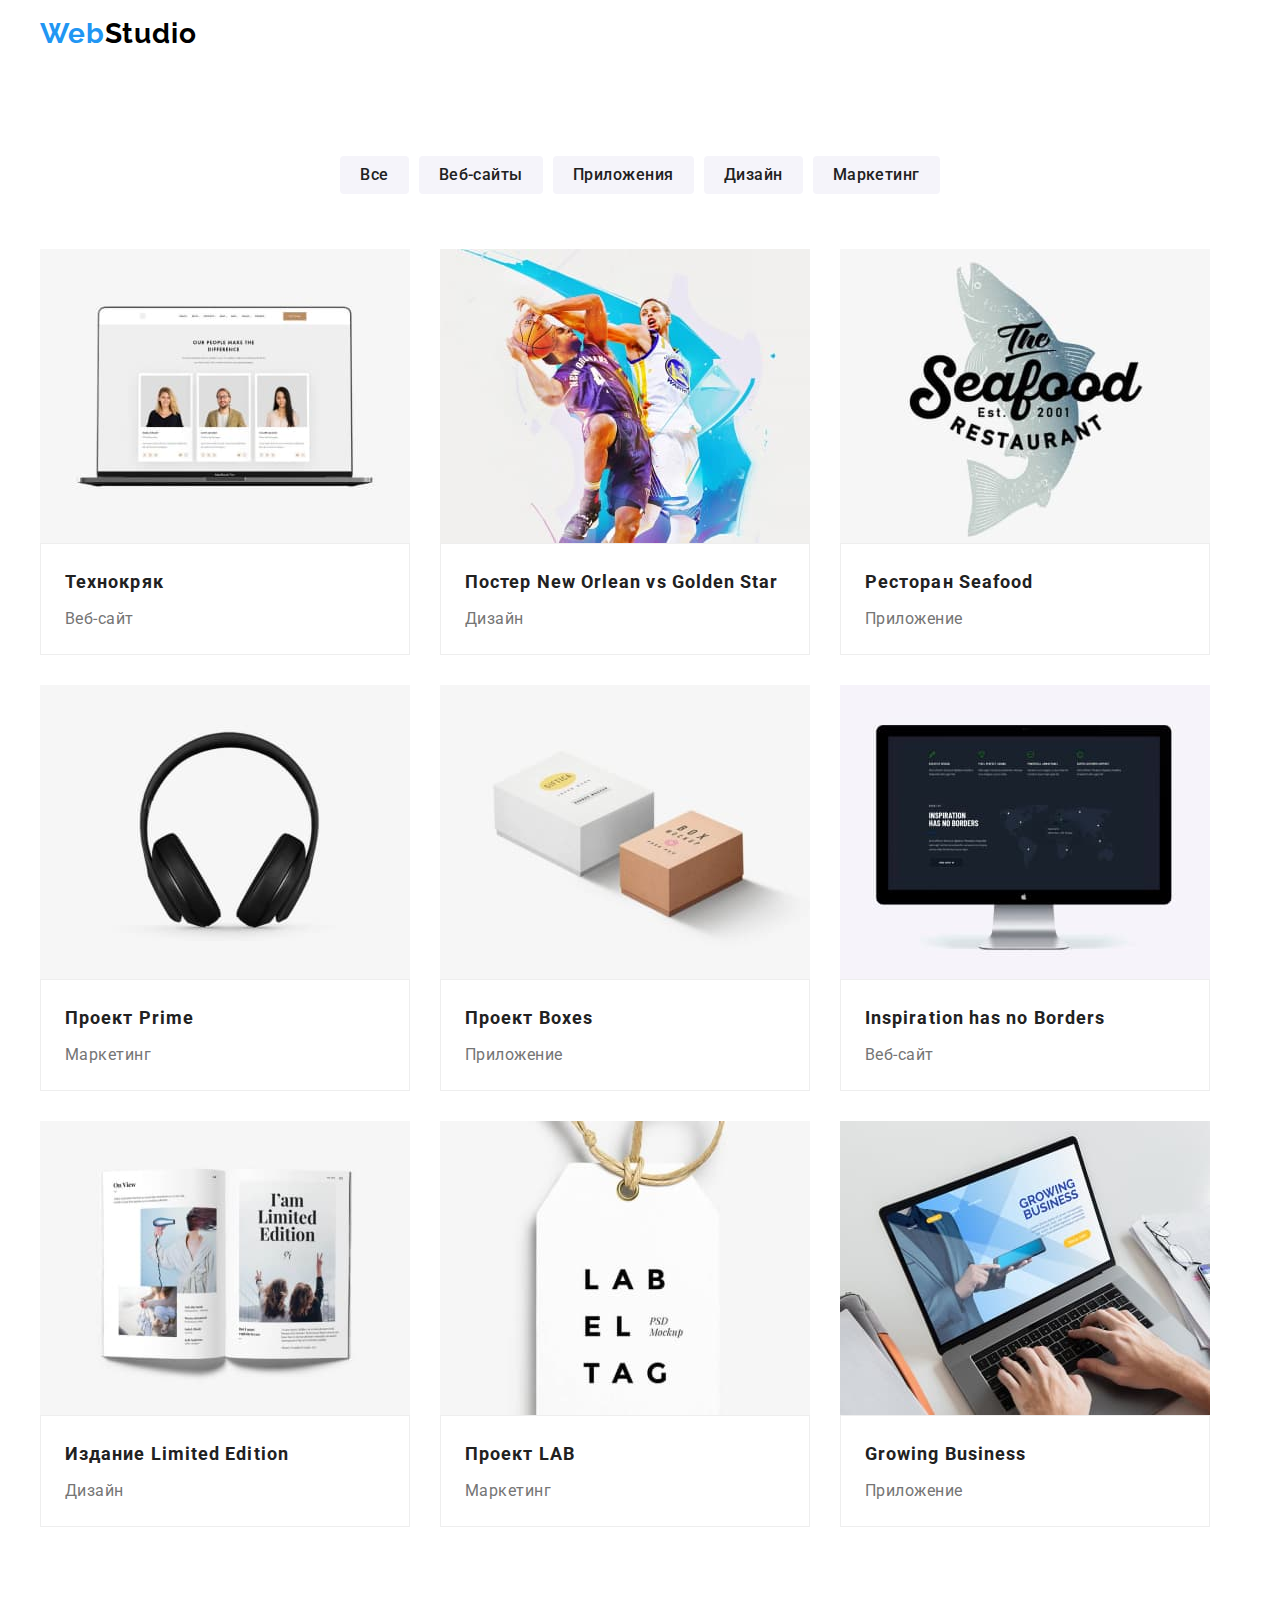
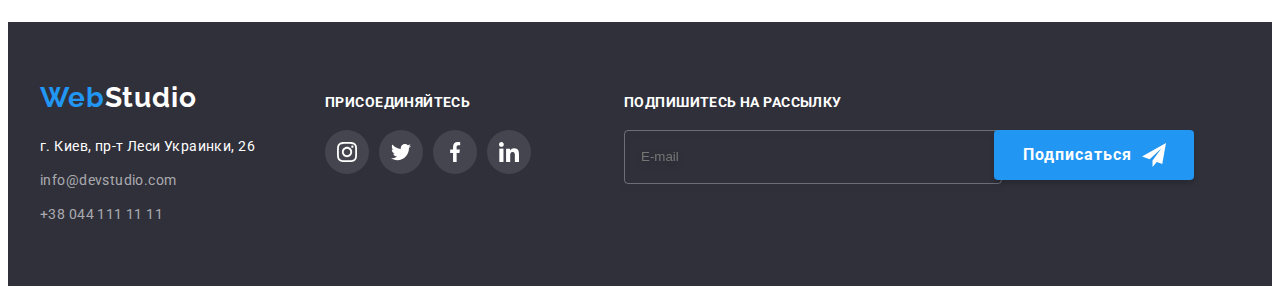
==== portfolio.html @ 5687c017 "23-04-1" ====
<!DOCTYPE html>
<html lang="ru">
<head>
    <meta charset="UTF-8">
    <meta http-equiv="X-UA-Compatible" content="IE=edge">
    <meta name="viewport" content="width=device-width, initial-scale=1.0">
    <link rel="preconnect" href="https://fonts.googleapis.com">
    <link rel="preconnect" href="https://fonts.gstatic.com" crossorigin>
    <link href="https://fonts.googleapis.com/css2?family=Raleway:wght@700&family=Roboto:wght@400;500;700;900&display=swap" rel="stylesheet">
    <link rel="stylesheet" href="https://cdnjs.cloudflare.com/ajax/libs/modern-normalize/1.1.0/modern-normalize.min.css" integrity="sha512-wpPYUAdjBVSE4KJnH1VR1HeZfpl1ub8YT/NKx4PuQ5NmX2tKuGu6U/JRp5y+Y8XG2tV+wKQpNHVUX03MfMFn9Q==" crossorigin="anonymous" referrerpolicy="no-referrer" />
    <link rel="stylesheet" href="./css/main.min.css">
    <title>My project</title>
</head>
<body class="body">
    <header class="header">
      <div class="container header-container">
        <a class="logo link" href="" lang="en">Web<span class="logo__studio-header">Studio</span></a>
        <nav class="navigation">
          <ul class="nav-list list">
            <li class="nav-list__item">
              <a class="nav-list__link link" href="./index.html">Студия</a>
            </li>
            <li class="nav-list__item">
              <a class="nav-list__link link active-page" href="./portfolio.html">Портфолио</a>
            </li>
            <li class="nav-list__item">
              <a class="nav-list__link link" href="">Контакты</a>
            </li>
          </ul>
        </nav>
        <a class="nav-maill-info link" href="mailto:info@devstudio.com">
          <svg class="nav-maill-info__svg" width="16" height="12" >
              <use class="" href="./images/svg/sprite.svg#email" ></use>
          </svg>
      info@devstudio.com</a>
    <a class="nav-tel-info link" href="tel:+380441111111">
          <svg class="nav-tel-info__svg" width="10" height="16" >
              <use class="" href="./images/svg/sprite.svg#tel" ></use>
          </svg>
      +38 044 111 11 11</a>
    </div>
    </header>
    <main>
   <section class="sections">
     <div class="container">
      <ul class="list list-portfolio">
        <li class="btn-list-portfolio">
         <button class="portfolio-btn" type="button">Все</button>
        </li>
        <li class="btn-list-portfolio">
         <button class="portfolio-btn" type="button">Веб-сайты</button>
        </li>
        <li class="btn-list-portfolio">
         <button class="portfolio-btn" type="button">Приложения</button>
        </li>
        <li class="btn-list-portfolio">
         <button class="portfolio-btn" type="button">Дизайн</button>
        </li>
        <li class="btn-list-portfolio">
         <button class="portfolio-btn" type="button">Маркетинг</button>
        </li>
      </ul>
     </div>
     <div class="container">
      <ul class="list portfolio">
        <li class="portfolio-group">
          <a class="portfolio-group-link link" href="">
            <div class="portfolio-group-img-link">
              <img src="./images/portfolio/web.jpg" alt="Веб-сайт" width="370" height="294">
              <p class="overlay">
                Ресурс предлагает комплексные предложения с разным уровнем функционала и сервисов. Все это позволит посетителю получить исчерпывающие сведения о компании или частном лице.
              </p>
            </div>
            <div class="portfolio-border">
              <h3 class="portfolio-title">Технокряк</h3>
              <p class="portfolio-description">Веб-сайт</p>
            </div>
          </a>
        </li>
        <li class="portfolio-group">
          <a class="portfolio-group-link link" href="">
            <div class="portfolio-group-img-link">
              <img src="./images/portfolio/design.jpg" alt="Постер New Orlean vs Golden Star" width="370" height="294">
              <p class="overlay">
                Ресурс предлагает комплексные предложения с разным уровнем функционала и сервисов. Все это позволит посетителю получить исчерпывающие сведения о компании или частном лице.
              </p>
            </div>
            <div class="portfolio-border">
                 <h3 class="portfolio-title">Постер <span lang="en">New Orlean vs Golden Star</span> </h3>
                 <p class="portfolio-description">Дизайн</p>
            </div>
          </a>
        </li>
        <li class="portfolio-group">
          <a class="portfolio-group-link link" href="">
            <div class="portfolio-group-img-link">
              <img src="./images/portfolio/seafood.jpg" alt="Seafood" width="370" height="294">
              <p class="overlay">
                Ресурс предлагает комплексные предложения с разным уровнем функционала и сервисов. Все это позволит посетителю получить исчерпывающие сведения о компании или частном лице.
              </p>
            </div>
            <div class="portfolio-border">
                 <h3 class="portfolio-title">Ресторан <span lang="en">Seafood</span> </h3>
                 <p class="portfolio-description">Приложение</p>
            </div>
          </a>
        </li>
        <li class="portfolio-group">
          <a class="portfolio-group-link link" href="">
            <div class="portfolio-group-img-link">
              <img src="./images/portfolio/prime.jpg" alt="Наушники" width="370" height="294">
              <p class="overlay">
                Ресурс предлагает комплексные предложения с разным уровнем функционала и сервисов. Все это позволит посетителю получить исчерпывающие сведения о компании или частном лице.
              </p>
            </div>
            <div class="portfolio-border">
                  <h3 class="portfolio-title">Проект <span lang="en">Prime</span> </h3>
                  <p class="portfolio-description">Маркетинг</p>
            </div>
          </a>
        </li>
        <li class="portfolio-group">
          <a class="portfolio-group-link link" href="">
            <div class="portfolio-group-img-link">
              <img src="./images/portfolio/boxes.jpg" alt="Коробки" width="370" height="294">
              <p class="overlay">
              Ресурс предлагает комплексные предложения с разным уровнем функционала и сервисов. Все это позволит посетителю получить исчерпывающие сведения о компании или частном лице.
              </p>
            </div>
            <div class="portfolio-border">
                 <h3 class="portfolio-title">Проект <span lang="en">Boxes</span> </h3>
                 <p class="portfolio-description">Приложение</p>
            </div>
          </a>
        </li>
        <li class="portfolio-group">
          <a class="portfolio-group-link link" href="">
            <div class="portfolio-group-img-link">
              <img src="./images/portfolio/inspiration.jpg" alt="Монитор" width="370" height="294">
              <p class="overlay">
                Ресурс предлагает комплексные предложения с разным уровнем функционала и сервисов. Все это позволит посетителю получить исчерпывающие сведения о компании или частном лице.
              </p>
            </div>
            <div class="portfolio-border">
              <h3 class="portfolio-title" lang="en">Inspiration has no Borders</h3>
              <p class="portfolio-description">Веб-сайт</p>
            </div>
          </a>
        </li>
        <li class="portfolio-group">
          <a class="portfolio-group-link link" href="">
            <div class="portfolio-group-img-link">
              <img src="./images/portfolio/limited.jpg" alt="Журнал" width="370" height="294">
              <p class="overlay">
                Ресурс предлагает комплексные предложения с разным уровнем функционала и сервисов. Все это позволит посетителю получить исчерпывающие сведения о компании или частном лице.
              </p>
            </div>
            <div class="portfolio-border">
              <h3 class="portfolio-title">Издание <span lang="en">Limited Edition</span> </h3>
              <p class="portfolio-description">Дизайн</p>
            </div>
          </a>
        </li>
        <li class="portfolio-group">
          <a class="portfolio-group-link link" href="">
            <div class="portfolio-group-img-link">
              <img src="./images/portfolio/lab.jpg" alt="Проект" width="370" height="294">
              <p class="overlay">
                Ресурс предлагает комплексные предложения с разным уровнем функционала и сервисов. Все это позволит посетителю получить исчерпывающие сведения о компании или частном лице.
              </p>
            </div>
            <div class="portfolio-border">
              <h3 class="portfolio-title">Проект <span lang="en">LAB</span> </h3>
              <p class="portfolio-description">Маркетинг</p>
            </div>
          </a>
        </li>
        <li class="portfolio-group">
          <a class="portfolio-group-link link" href="">
            <div class="portfolio-group-img-link">
              <img src="./images/portfolio/business.jpg" alt="Growing Business" width="370" height="294">
              <p class="overlay">
                Ресурс предлагает комплексные предложения с разным уровнем функционала и сервисов. Все это позволит посетителю получить исчерпывающие сведения о компании или частном лице.
              </p>
            </div>
            <div class="portfolio-border">
              <h3 class="portfolio-title" lang="en">Growing Business</h3>
              <p class="portfolio-description">Приложение</p>
            </div>
          </a>
        </li>
      </ul>  
     </div>
   </section>
    </main>
    <footer class="footer">
      <div class="footer-container container">
        <div>
            <a class="logo link" href="" lang="en">Web<span class="logo-studio-footer">Studio</span></a>
            <address>
                <ul class="list">
                    <li class="map-list">
                        <a class="address-map link" href="https://goo.gl/maps/ZxELNricPK3WxZS16" target="_blank">г. Киев, пр-т Леси Украинки, 26</a>
                    </li>
                    <li class="maill-list">
                        <a class="address-maill link" href="mailto:info@devstudio.com">info@devstudio.com</a>
                    </li>
                    <li class="phone-list">
                        <a class="address-phone link" href="tel:+380441111111">+38 044 111 11 11</a>
                    </li>
                </ul>
            </address>
        </div>
        <div class="footer-join">
            <h3 class="footer-join-title">Присоединяйтесь</h3>
            <ul class="list footer-join-list">
                <li class="footer-join-list-item">
                    <a class="footer-join-list-link link" href="">
                        <svg class="footer-join-list-svg" width="20" height="20">
                            <use href="./images/svg/sprite.svg#instagram"></use>
                        </svg>
                    </a>
                </li>
                <li class="footer-join-list-item">
                    <a class="footer-join-list-link link" href="">
                        <svg class="footer-join-list-svg" width="20" height="20">
                            <use href="./images/svg/sprite.svg#twitter"></use>
                        </svg>
                    </a>
                </li>
                <li class="footer-join-list-item">
                    <a class="footer-join-list-link link" href="">
                        <svg class="footer-join-list-svg" width="20" height="20">
                            <use href="./images/svg/sprite.svg#facebook"></use>
                        </svg>
                    </a>
                </li>
                <li class="footer-join-list-item">
                    <a class="footer-join-list-link link" href="">
                        <svg class="footer-join-list-svg" width="20" height="20">
                            <use href="./images/svg/sprite.svg#linkedin"></use>
                        </svg>
                    </a>
                </li>
            </ul>
        </div>
        <div class="footer-join-subscribe">
          <p class="footer-join-label">Подпишитесь на рассылку</p>
          <form class="footer-join-form">
              <label>
                  <input name="footer-join" class="footer-join-input" type="text" placeholder="E-mail" required>
              </label>
          <button type="submit" class="footer-join-btn">Подписаться
              <svg class="footer-join-btn-svg" width="24" height="24">
                  <use href="./images/svg/sprite.svg#send"></use>
              </svg>
          </button>
          </form>
      </div>
    </div> 
  </footer>
</body>
</html>
---- css/main.min.css ----
:root{--primary-font-family: "Roboto", sans-serif;--secondary-font-family:"Raleway", sans-serif;--accent-color:#2196F3;--hover-focus-btn-color:#188CE8;--main-font-color: #212121;--secondary-font-color: #757575;--main-background-color: #FFFFFF;--hero-footer-background-color: #2F303A;--team-background-color: #F5F4FA;--logo-studio-header-color: #000000}.visually-hidden{position:absolute;width:1px;height:1px;margin:-1px;border:0;padding:0;white-space:nowrap;clip-path:inset(100%);clip:rect(0 0 0 0);overflow:hidden}.body{font-family:var(--primary-font-family);background:var(--main-background-color)}h1,h2,h3,h4,h5,h6,p{margin-top:0;margin-bottom:0}ul,ol{margin-top:0;margin-bottom:0;padding-left:0}img{display:block;max-width:100%;height:auto}.list{list-style:none}.link{text-decoration:none}.sections{padding-top:95px;padding-bottom:95px}.container{padding-left:15px;padding-right:15px}@media screen and (min-width: 480px){.container{width:448px;margin-left:auto;margin-right:auto}}@media screen and (min-width: 768px){.container{width:720px}}@media screen and (min-width: 1200px){.container{width:1200px}}.modal-btn{min-width:200px;padding:10px 30px;font-family:inherit;font-weight:700;font-size:16px;line-height:1.87;letter-spacing:0.06em;background-color:var(--accent-color);color:var(--main-background-color);cursor:pointer;margin-top:30px;border:1px;border-radius:4px;box-shadow:0px 4px 4px rgba(0,0,0,0.15);transition:background-color 250ms cubic-bezier(0.4, 0, 0.2, 1)}.modal-btn:hover,.modal-btn:focus{background-color:var(--hover-focus-btn-color)}.logo{font-family:var(--secondary-font-family);font-weight:700;font-size:28px;line-height:1.167;letter-spacing:0.03em;color:var(--accent-color)}.logo__studio-header{color:var(--logo-studio-header-color)}.services-title,.team-title{font-weight:700;font-size:36px;line-height:1.17;text-align:center;letter-spacing:0.03em;color:var(--main-font-color);margin-bottom:50px}.backdrop{position:fixed;top:0;left:0;width:100vw;height:100vh;background-color:rgba(0,0,0,0.2);transition:opacity 500ms cubic-bezier(0.4, 0, 0.2, 1),visibility 500ms cubic-bezier(0.4, 0, 0.2, 1),pointer-events 500ms cubic-bezier(0.4, 0, 0.2, 1)}.backdrop.is-hidden{opacity:0;visibility:hidden;pointer-events:none}.modal{position:absolute;top:50%;left:50%;transform:translate(-50%, -50%);width:528px;height:580px;background-color:#fff;box-shadow:0px 1px 3px rgba(0,0,0,0.12),0px 1px 1px rgba(0,0,0,0.14),0px 2px 1px rgba(0,0,0,0.2);border-radius:4px;padding:40px}.modal-close-button{position:absolute;top:8px;right:8px;width:30px;height:30px;display:flex;align-items:center;justify-content:center;border-radius:50%;border:1px solid rgba(0,0,0,0.1);background-color:transparent;padding:0;cursor:pointer}.modal-close-button:hover{fill:var(--accent-color)}.modal-close-button:focus{outline:none;border-color:var(--accent-color);fill:var(--accent-color)}.contact-form-title{display:block;font-family:var(--primary-font-family);font-weight:700;font-size:20px;line-height:1.15;text-align:center;letter-spacing:0.03em;color:var(--main-font-color)}.contact-form-field{display:block;margin-top:10px}.contact-form-label{font-family:var(--primary-font-family);font-weight:400;font-size:12px;line-height:1,17;letter-spacing:0.01em;color:var(--secondary-font-color)}.contact-form-input-wrapper{display:block;margin-top:4px;position:relative}.contact-form-input{width:100%;height:40px;padding-left:42px;border:1px solid rgba(33,33,33,0.2);border-radius:4px;transition:border-color 250ms cubic-bezier(0.4, 0, 0.2, 1)}.contact-form-input:focus{outline:none;border-color:var(--accent-color)}.contact-form-input-svg{display:block;position:absolute;top:50%;left:12px;transform:translateY(-50%);transition:fill 250ms cubic-bezier(0.4, 0, 0.2, 1)}.contact-form-input:focus+.contact-form-input-svg{fill:var(--accent-color)}.contact-form-message{width:100%;height:120px;margin-top:4px;padding:12px 16px;border:1px solid rgba(33,33,33,0.2);border-radius:4px;resize:none;transition:border-color 250ms cubic-bezier(0.4, 0, 0.2, 1)}.contact-form-message::placeholder{font-family:var(--primary-font-family);font-weight:400;font-size:12px;line-height:1.17;letter-spacing:0.01em;color:rgba(117,117,117,0.5)}.contact-form-message:focus{outline:none;border-color:var(--accent-color)}.contact-form-checkbox-wrapper{margin-bottom:30px}.contact-form-checkbox-label{display:flex;justify-content:center;margin-top:20px;font-family:var(--primary-font-family);font-size:14px;line-height:1,71;letter-spacing:0.03em;color:var(--secondary-font-color)}.contact-form-checkbox-label::before{display:inline-block;content:"";width:16px;height:15px;margin-right:8px;border:2px solid #212121;box-shadow:0px 1px 3px rgba(0,0,0,0.12),0px 1px 1px rgba(0,0,0,0.14),0px 2px 1px rgba(0,0,0,0.2);border-radius:4px;cursor:pointer}.contact-form-checkbox:focus+.contact-form-checkbox-label::before{outline:1px solid rgba(0,0,255,0.5)}.contact-form-checkbox:checked+.contact-form-checkbox-label::before{background-image:url(../images/tick.png);background-color:var(--accent-color);background-repeat:no-repeat;background-position:50% 50%;border:0px}.contact-form-checkbox-link{color:var(--accent-color)}.contact-form-btn{display:block;margin:0 auto;min-width:200px;height:50px;background-color:var(--accent-color);color:#FFFFFF;box-shadow:0px 4px 4px rgba(0,0,0,0.15);border-radius:4px;cursor:pointer;transition:background-color 250ms cubic-bezier(0.4, 0, 0.2, 1);border:0}.contact-form-btn:hover,.contact-form-btn:focus{background-color:var(--hover-focus-btn-color)}.navigation{display:none}.nav-maill-info{display:none}.nav-tel-info{display:none}.burger-button{background-color:transparent;border:none;padding:0;line-height:0}.burger-button:hover,.burger-button:focus{fill:var(--accent-color)}.header{position:relative;padding-top:10px;padding-bottom:10px}.header-container{display:flex;justify-content:space-between;align-items:center}.mobile-menu{position:absolute;top:0;left:0;width:100vw;height:100vh;overflow:auto;background-color:#FFFFFF;box-shadow:0px 4px 8px rgba(0,0,0,0.04),0px 2px 4px rgba(0,0,0,0.08),0px 1px 3px rgba(0,0,0,0.16);opacity:0;visibility:hidden;pointer-events:none;transition:opacity 250ms linear, visibility 250ms linear}.mobile-menu.is-open{opacity:1;visibility:visible;pointer-events:auto}.mobile-menu__close-btn{position:absolute;top:10px;right:15px;background-color:transparent;border:none;padding:0;line-height:0}.mobile-menu__container{position:relative;padding-top:48px;padding-left:40px;width:100vw;height:100vh}.mobile-menu__item:not(:last-child){margin-bottom:32px}.mobile-menu__link{font-weight:500;font-size:40px;line-height:1.175;letter-spacing:0.02em;color:var(--main-font-color);transition:color 250ms cubic-bezier(0.4, 0, 0.2, 1)}.mobile-menu__active-page{color:var(--accent-color)}.mobile-menu__link-network{display:block;position:absolute;bottom:48px;left:40px}.mobile-menu__link-tel{font-weight:500;font-size:34px;line-height:1.17;letter-spacing:0.02em;color:var(--accent-color)}.mobile-menu-mail-item{margin-top:32px}.mobile-menu__link-mail{font-weight:500;font-size:24px;line-height:1.17;letter-spacing:0.02em;color:var(--secondary-font-color)}.mobile-menu__list-link{display:flex;margin-top:64px}.mobile-menu__network{display:list-item;font-weight:500;font-size:18px;line-height:1.22;letter-spacing:0.02em;color:var(--accent-color)}.mobile-menu__list-network:not(:last-child){margin-right:20px}.hero-section{background-color:var(--hero-footer-background-color);background-image:linear-gradient(rgba(47,48,58,0.4), rgba(47,48,58,0.4)),url(../images/bg/bg-hero.jpg);background-size:cover;height:600px;padding-top:200px;flex-grow:1}.hero-container{display:flex;flex-direction:column;align-items:center}.hero-title{font-weight:900;font-size:44px;line-height:1.36;text-align:center;letter-spacing:0.06em;text-transform:uppercase;color:var(--main-background-color)}.about-section{padding-top:95px}.about-img{display:flex;align-items:center;justify-content:space-between;flex-wrap:wrap}.about-img__list{display:flex;align-items:center;justify-content:center;height:120px;flex-basis:calc((100% - 90px) / 4);background-color:var(--team-background-color);border-radius:4px}.about-container{display:flex;align-items:center;justify-content:space-between;flex-wrap:wrap;margin-top:30px}.about-container__list{flex-basis:calc((100% - 90px) / 4)}.about-container__title{font-weight:700;font-size:14px;line-height:1.14;letter-spacing:0.03em;text-transform:uppercase;color:var(--main-font-color)}.about-container__description{font-size:14px;line-height:1.71;letter-spacing:0.03em;color:var(--secondary-font-color);margin-top:10px}.services-list{display:flex;justify-content:space-between}.services-list__item{position:relative}.services-list__description{position:absolute;bottom:0;left:0;width:100%;padding-top:27px;padding-bottom:27px;color:#FFFFFF;font-family:var(--primary-font-family);font-weight:700;font-size:14px;line-height:1.14;text-align:center;letter-spacing:0.03em;text-transform:uppercase;background-color:rgba(47,48,58,0.8)}.team{background:var(--team-background-color)}.team-list{display:flex;margin-left:-30px}.team-list__card{margin-left:30px;box-shadow:0px 1px 3px rgba(0,0,0,0.12),0px 1px 1px rgba(0,0,0,0.14),0px 2px 1px rgba(0,0,0,0.2);border-radius:0px 0px 4px 4px}.team-list__description{padding-top:30px;padding-bottom:30px;background-color:var(--main-background-color)}.team-list__name{margin-bottom:10px;font-weight:500;font-size:16px;line-height:1.19;text-align:center;letter-spacing:0.03em;color:var(--main-font-color)}.team-list__profession{font-size:16px;line-height:1.19;text-align:center;letter-spacing:0.03em;color:var(--secondary-font-color)}.team-networks{display:flex;justify-content:center;align-items:center;margin-top:16px}.team-networks__link{display:flex;justify-content:center;align-items:center;width:44px;height:44px;border-radius:50%;background-color:var(--main-background-color);fill:#AFB1B8;transition:fill 250ms cubic-bezier(0.4, 0, 0.2, 1),background-color 250ms cubic-bezier(0.4, 0, 0.2, 1)}.team-networks__link:hover,.team-networks__link:focus{fill:var(--main-background-color);background-color:var(--accent-color)}.team-networks__list:not(:first-child){margin-left:10px}.customers-list{display:flex;justify-content:space-between}.customers-link{display:flex;justify-content:center;align-items:center;border:1px solid #AFB1B8;width:170px;height:92px;border-radius:4px;fill:#AFB1B8;transition:fill 250ms cubic-bezier(0.4, 0, 0.2, 1)}.customers-link:hover,.customers-link:focus{fill:var(--accent-color)}.customers-card{flex-basis:calc((100% - 150px) /6)}.footer{padding-top:60px;padding-bottom:60px;background:var(--hero-footer-background-color)}.footer-container{display:flex}.footer-join{margin-top:12px;margin-left:70px}.footer-join-title{font-family:var(--primary-font-family);font-weight:700;font-size:14px;line-height:1,14;letter-spacing:0.03em;text-transform:uppercase;color:var(--main-background-color)}.footer-join-list{display:flex;justify-content:center;align-items:center;margin-top:20px}.footer-join-list-link{display:flex;justify-content:center;align-items:center;width:44px;height:44px;border-radius:50%;background-color:rgba(255,255,255,0.1);fill:var(--main-background-color);transition:background-color 250ms cubic-bezier(0.4, 0, 0.2, 1)}.footer-join-list-link:hover,.footer-join-list-link:focus{background-color:var(--accent-color)}.footer-join-list-item:not(:first-child){margin-left:10px}.map-list{margin-top:20px}.maill-list,.phone-list{margin-top:10px}.logo-studio-footer{color:var(--main-background-color)}.address-map{font-style:normal;font-size:14px;line-height:1.71;letter-spacing:0.03em;color:var(--main-background-color)}.address-maill,.address-phone{font-style:normal;font-size:14px;line-height:1.71;letter-spacing:0.03em;color:rgba(255,255,255,0.6)}.footer-join-subscribe{margin-left:93px;margin-top:12px}.footer-join-label{font-family:var(--primary-font-family);font-weight:700;font-size:14px;line-height:1,14;letter-spacing:0.03em;text-transform:uppercase;color:#FFFFFF;margin-bottom:20px}.footer-join-input{width:358px;height:50px;border:1px solid rgba(255,255,255,0.3);filter:drop-shadow(0px 4px 4px rgba(0,0,0,0.15));border-radius:4px;padding-left:16px;color:#FFFFFF;background-color:transparent}.footer-join-form{display:flex;position:absolute;width:570px}.footer-join-btn{position:absolute;top:0;right:0;display:flex;align-items:center;text-align:center;min-width:200px;min-height:50px;background:var(--accent-color);box-shadow:0px 4px 4px rgba(0,0,0,0.15);border:0;border-radius:4px;padding:0px 0px 0px 29px;color:#FFFFFF;font-family:var(--primary-font-family);font-weight:700;font-size:16px;line-height:1.87;letter-spacing:0.06em;transition:background-color 250ms cubic-bezier(0.4, 0, 0.2, 1)}.footer-join-btn:hover,.footer-join-btn:focus{background-color:var(--accent-color)}.footer-join-btn-svg{display:block;position:absolute;top:50%;right:28px;transform:translateY(-50%);transition:fill 250ms cubic-bezier(0.4, 0, 0.2, 1)}.list-portfolio{display:flex;align-items:center;justify-content:center}.btn-list-portfolio:not(:last-child){margin-right:10px}.portfolio-btn{font-family:inherit;font-weight:500;font-size:16px;line-height:1.63;text-align:center;letter-spacing:0.03em;background-color:var(--team-background-color);color:var(--main-font-color);cursor:pointer;border:0px solid;border-radius:4px;padding:6px 20px;transition:color 250ms cubic-bezier(0.4, 0, 0.2, 1),background-color 250ms cubic-bezier(0.4, 0, 0.2, 1),box-shadow 250ms cubic-bezier(0.4, 0, 0.2, 1)}.portfolio-btn:hover,.portfolio-btn:focus{color:var(--main-background-color);background-color:var(--accent-color);box-shadow:0px 3px 1px rgba(0,0,0,0.1),0px 1px 2px rgba(0,0,0,0.08),0px 2px 2px rgba(0,0,0,0.12)}.portfolio{display:flex;flex-wrap:wrap;margin-left:-30px;margin-top:55px}.portfolio-group{margin-left:30px;background:var(--main-background-color);transition:box-shadow 250ms cubic-bezier(0.4, 0, 0.2, 1)}.portfolio-group:hover,.portfolio-group:focus{box-shadow:0px 1px 1px rgba(0,0,0,0.12),0px 4px 4px rgba(0,0,0,0.06),1px 4px 6px rgba(0,0,0,0.16)}.portfolio-group:not(:nth-child(-n+3)){margin-top:30px}.portfolio-border{padding-top:20px;padding-bottom:20px;padding-left:24px;border:1px solid #EEEEEE}.portfolio-title{font-weight:700;font-size:18px;line-height:2;letter-spacing:0.06em;color:var(--main-font-color)}.portfolio-description{padding-top:4px;font-size:16px;line-height:1.88;letter-spacing:0.03em;color:var(--secondary-font-color)}.portfolio-group-img-link{position:relative;overflow:hidden}.overlay{position:absolute;top:0;left:0;width:100%;height:100%;background-color:rgba(33,150,243,0.9);font-family:var(--primary-font-family);font-size:18px;line-height:1,56;letter-spacing:0.03em;color:#FFFFFF;padding:63px 24px 63px 24px;overflow:auto;transform:translateY(100%);transition:transform 250ms cubic-bezier(0.4, 0, 0.2, 1)}.portfolio-group-link:hover .overlay,.portfolio-group-link:focus .overlay{transform:translateY(0%)}
/*# sourceMappingURL=main.min.css.map */
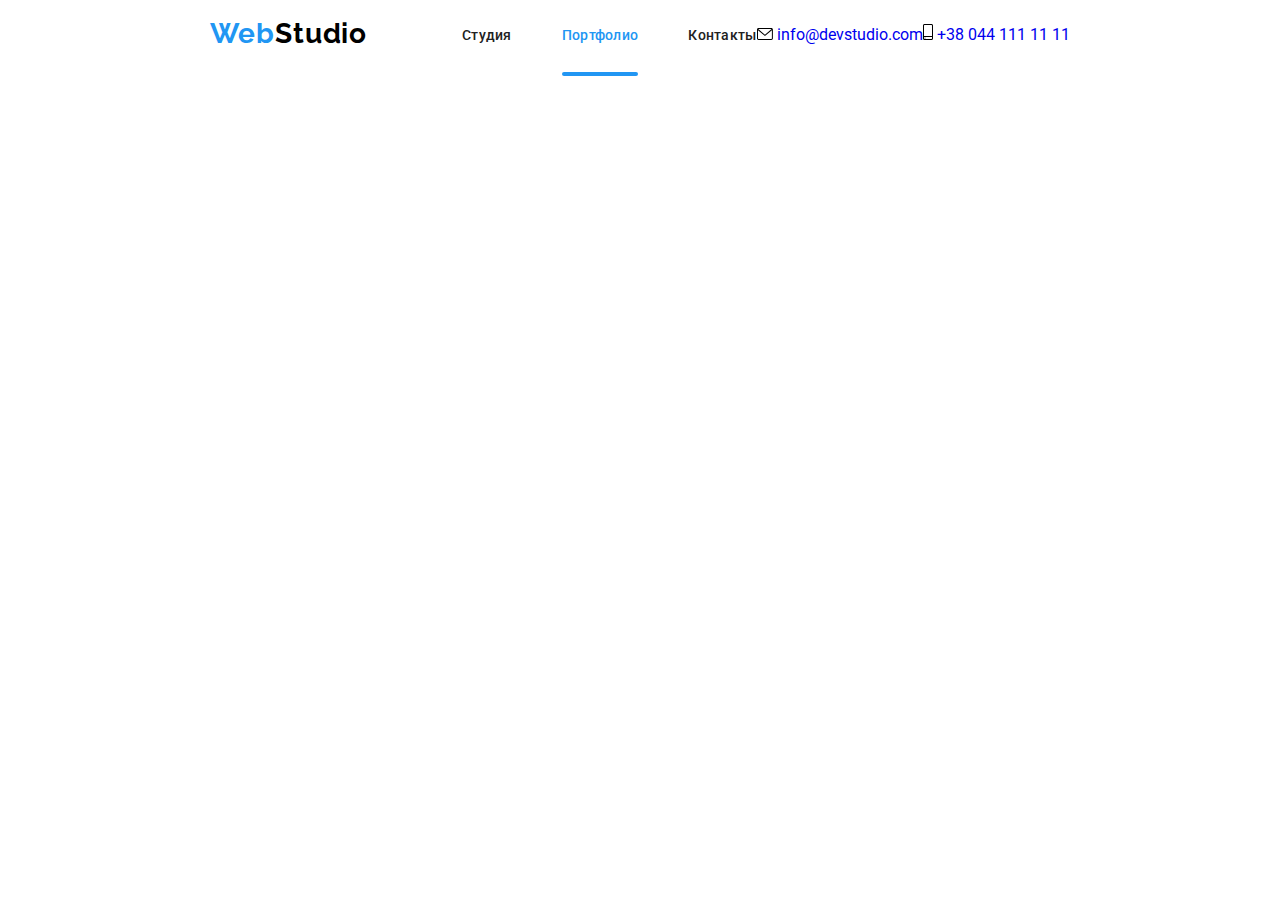
==== commit a51fb93c: "20-33" ====
--- a/portfolio.html
+++ b/portfolio.html
@@ -38,10 +38,59 @@
               <use class="" href="./images/svg/sprite.svg#tel" ></use>
           </svg>
       +38 044 111 11 11</a>
+      <button type="button" class="burger-button" data-menu-open>
+        <svg class="burger-button__icon" width="40" height="40">
+        <use href="./images/svg/sprite.svg#icon-menu"></use>
+        </svg>
+    </button>
+    </div>
+    <div class="container mobile-menu" data-menu>
+      <div class=" mobile-menu__container">
+        <button type="button" class="mobile-menu__close-btn" data-menu-close>
+          <svg class="mobile-menu__close-icon" width="40" height="40">
+            <use href="./images/svg/sprite.svg#close-icon-menu"></use>
+          </svg>
+        </button>
+        <ul class="list mobile-menu__list">
+          <li class="mobile-menu__item">
+            <a class="link mobile-menu__link" href="./index.html">Студия</a>
+          </li>
+          <li class="mobile-menu__item">
+            <a class="link mobile-menu__link mobile-menu__active-page" href="./portfolio.html">Портфолио</a>
+          </li>
+          <li class="mobile-menu__item">
+            <a class="link mobile-menu__link" href="">Контакты</a>
+          </li>
+        </ul>
+        <div class="mobile-menu__link-network">
+          <ul class="list">
+              <li class="">
+                  <a class="link mobile-menu__link-tel" href="tel:+380961111111">+38 096 111 11 11</a>
+                </li>
+              <li class="mobile-menu-mail-item">
+                  <a class="link mobile-menu__link-mail" href="mailto:info@devstudio.com">info@devstudio.com</a>
+                </li>
+          </ul>
+          <ul class="list mobile-menu__list-link">
+              <li class="mobile-menu__list-network">
+                  <a class="link mobile-menu__network" href="">Instagram</a>
+                </li>
+              <li class="mobile-menu__list-network">
+                  <a class="link mobile-menu__network" href="">Twitter</a>
+                </li>
+              <li class="mobile-menu__list-network">
+                  <a class="link mobile-menu__network" href="">Facebook</a>
+                </li>
+              <li class="mobile-menu__list-network">
+                  <a class="link mobile-menu__network" href="">LinkedIn</a>
+                </li>
+          </ul>
+        </div>
+      </div>
     </div>
     </header>
     <main>
-   <section class="sections">
+   <!-- <section class="sections">
      <div class="container">
       <ul class="list list-portfolio">
         <li class="btn-list-portfolio">
@@ -191,9 +240,9 @@
         </li>
       </ul>  
      </div>
-   </section>
+   </section> -->
     </main>
-    <footer class="footer">
+    <!-- <footer class="footer">
       <div class="footer-container container">
         <div>
             <a class="logo link" href="" lang="en">Web<span class="logo-studio-footer">Studio</span></a>
@@ -257,7 +306,8 @@
           </button>
           </form>
       </div>
-    </div> 
+    </div>  -->
   </footer>
+  <script src="./js/menu.js"></script>
 </body>
 </html>
--- a/css/main.min.css
+++ b/css/main.min.css
@@ -1,2 +1,2 @@
-:root{--primary-font-family: "Roboto", sans-serif;--secondary-font-family:"Raleway", sans-serif;--accent-color:#2196F3;--hover-focus-btn-color:#188CE8;--main-font-color: #212121;--secondary-font-color: #757575;--main-background-color: #FFFFFF;--hero-footer-background-color: #2F303A;--team-background-color: #F5F4FA;--logo-studio-header-color: #000000}.visually-hidden{position:absolute;width:1px;height:1px;margin:-1px;border:0;padding:0;white-space:nowrap;clip-path:inset(100%);clip:rect(0 0 0 0);overflow:hidden}.body{font-family:var(--primary-font-family);background:var(--main-background-color)}h1,h2,h3,h4,h5,h6,p{margin-top:0;margin-bottom:0}ul,ol{margin-top:0;margin-bottom:0;padding-left:0}img{display:block;max-width:100%;height:auto}.list{list-style:none}.link{text-decoration:none}.sections{padding-top:95px;padding-bottom:95px}.container{padding-left:15px;padding-right:15px}@media screen and (min-width: 480px){.container{width:448px;margin-left:auto;margin-right:auto}}@media screen and (min-width: 768px){.container{width:720px}}@media screen and (min-width: 1200px){.container{width:1200px}}.modal-btn{min-width:200px;padding:10px 30px;font-family:inherit;font-weight:700;font-size:16px;line-height:1.87;letter-spacing:0.06em;background-color:var(--accent-color);color:var(--main-background-color);cursor:pointer;margin-top:30px;border:1px;border-radius:4px;box-shadow:0px 4px 4px rgba(0,0,0,0.15);transition:background-color 250ms cubic-bezier(0.4, 0, 0.2, 1)}.modal-btn:hover,.modal-btn:focus{background-color:var(--hover-focus-btn-color)}.logo{font-family:var(--secondary-font-family);font-weight:700;font-size:28px;line-height:1.167;letter-spacing:0.03em;color:var(--accent-color)}.logo__studio-header{color:var(--logo-studio-header-color)}.services-title,.team-title{font-weight:700;font-size:36px;line-height:1.17;text-align:center;letter-spacing:0.03em;color:var(--main-font-color);margin-bottom:50px}.backdrop{position:fixed;top:0;left:0;width:100vw;height:100vh;background-color:rgba(0,0,0,0.2);transition:opacity 500ms cubic-bezier(0.4, 0, 0.2, 1),visibility 500ms cubic-bezier(0.4, 0, 0.2, 1),pointer-events 500ms cubic-bezier(0.4, 0, 0.2, 1)}.backdrop.is-hidden{opacity:0;visibility:hidden;pointer-events:none}.modal{position:absolute;top:50%;left:50%;transform:translate(-50%, -50%);width:528px;height:580px;background-color:#fff;box-shadow:0px 1px 3px rgba(0,0,0,0.12),0px 1px 1px rgba(0,0,0,0.14),0px 2px 1px rgba(0,0,0,0.2);border-radius:4px;padding:40px}.modal-close-button{position:absolute;top:8px;right:8px;width:30px;height:30px;display:flex;align-items:center;justify-content:center;border-radius:50%;border:1px solid rgba(0,0,0,0.1);background-color:transparent;padding:0;cursor:pointer}.modal-close-button:hover{fill:var(--accent-color)}.modal-close-button:focus{outline:none;border-color:var(--accent-color);fill:var(--accent-color)}.contact-form-title{display:block;font-family:var(--primary-font-family);font-weight:700;font-size:20px;line-height:1.15;text-align:center;letter-spacing:0.03em;color:var(--main-font-color)}.contact-form-field{display:block;margin-top:10px}.contact-form-label{font-family:var(--primary-font-family);font-weight:400;font-size:12px;line-height:1,17;letter-spacing:0.01em;color:var(--secondary-font-color)}.contact-form-input-wrapper{display:block;margin-top:4px;position:relative}.contact-form-input{width:100%;height:40px;padding-left:42px;border:1px solid rgba(33,33,33,0.2);border-radius:4px;transition:border-color 250ms cubic-bezier(0.4, 0, 0.2, 1)}.contact-form-input:focus{outline:none;border-color:var(--accent-color)}.contact-form-input-svg{display:block;position:absolute;top:50%;left:12px;transform:translateY(-50%);transition:fill 250ms cubic-bezier(0.4, 0, 0.2, 1)}.contact-form-input:focus+.contact-form-input-svg{fill:var(--accent-color)}.contact-form-message{width:100%;height:120px;margin-top:4px;padding:12px 16px;border:1px solid rgba(33,33,33,0.2);border-radius:4px;resize:none;transition:border-color 250ms cubic-bezier(0.4, 0, 0.2, 1)}.contact-form-message::placeholder{font-family:var(--primary-font-family);font-weight:400;font-size:12px;line-height:1.17;letter-spacing:0.01em;color:rgba(117,117,117,0.5)}.contact-form-message:focus{outline:none;border-color:var(--accent-color)}.contact-form-checkbox-wrapper{margin-bottom:30px}.contact-form-checkbox-label{display:flex;justify-content:center;margin-top:20px;font-family:var(--primary-font-family);font-size:14px;line-height:1,71;letter-spacing:0.03em;color:var(--secondary-font-color)}.contact-form-checkbox-label::before{display:inline-block;content:"";width:16px;height:15px;margin-right:8px;border:2px solid #212121;box-shadow:0px 1px 3px rgba(0,0,0,0.12),0px 1px 1px rgba(0,0,0,0.14),0px 2px 1px rgba(0,0,0,0.2);border-radius:4px;cursor:pointer}.contact-form-checkbox:focus+.contact-form-checkbox-label::before{outline:1px solid rgba(0,0,255,0.5)}.contact-form-checkbox:checked+.contact-form-checkbox-label::before{background-image:url(../images/tick.png);background-color:var(--accent-color);background-repeat:no-repeat;background-position:50% 50%;border:0px}.contact-form-checkbox-link{color:var(--accent-color)}.contact-form-btn{display:block;margin:0 auto;min-width:200px;height:50px;background-color:var(--accent-color);color:#FFFFFF;box-shadow:0px 4px 4px rgba(0,0,0,0.15);border-radius:4px;cursor:pointer;transition:background-color 250ms cubic-bezier(0.4, 0, 0.2, 1);border:0}.contact-form-btn:hover,.contact-form-btn:focus{background-color:var(--hover-focus-btn-color)}.navigation{display:none}.nav-maill-info{display:none}.nav-tel-info{display:none}.burger-button{background-color:transparent;border:none;padding:0;line-height:0}.burger-button:hover,.burger-button:focus{fill:var(--accent-color)}.header{position:relative;padding-top:10px;padding-bottom:10px}.header-container{display:flex;justify-content:space-between;align-items:center}.mobile-menu{position:absolute;top:0;left:0;width:100vw;height:100vh;overflow:auto;background-color:#FFFFFF;box-shadow:0px 4px 8px rgba(0,0,0,0.04),0px 2px 4px rgba(0,0,0,0.08),0px 1px 3px rgba(0,0,0,0.16);opacity:0;visibility:hidden;pointer-events:none;transition:opacity 250ms linear, visibility 250ms linear}.mobile-menu.is-open{opacity:1;visibility:visible;pointer-events:auto}.mobile-menu__close-btn{position:absolute;top:10px;right:15px;background-color:transparent;border:none;padding:0;line-height:0}.mobile-menu__container{position:relative;padding-top:48px;padding-left:40px;width:100vw;height:100vh}.mobile-menu__item:not(:last-child){margin-bottom:32px}.mobile-menu__link{font-weight:500;font-size:40px;line-height:1.175;letter-spacing:0.02em;color:var(--main-font-color);transition:color 250ms cubic-bezier(0.4, 0, 0.2, 1)}.mobile-menu__active-page{color:var(--accent-color)}.mobile-menu__link-network{display:block;position:absolute;bottom:48px;left:40px}.mobile-menu__link-tel{font-weight:500;font-size:34px;line-height:1.17;letter-spacing:0.02em;color:var(--accent-color)}.mobile-menu-mail-item{margin-top:32px}.mobile-menu__link-mail{font-weight:500;font-size:24px;line-height:1.17;letter-spacing:0.02em;color:var(--secondary-font-color)}.mobile-menu__list-link{display:flex;margin-top:64px}.mobile-menu__network{display:list-item;font-weight:500;font-size:18px;line-height:1.22;letter-spacing:0.02em;color:var(--accent-color)}.mobile-menu__list-network:not(:last-child){margin-right:20px}.hero-section{background-color:var(--hero-footer-background-color);background-image:linear-gradient(rgba(47,48,58,0.4), rgba(47,48,58,0.4)),url(../images/bg/bg-hero.jpg);background-size:cover;height:600px;padding-top:200px;flex-grow:1}.hero-container{display:flex;flex-direction:column;align-items:center}.hero-title{font-weight:900;font-size:44px;line-height:1.36;text-align:center;letter-spacing:0.06em;text-transform:uppercase;color:var(--main-background-color)}.about-section{padding-top:95px}.about-img{display:flex;align-items:center;justify-content:space-between;flex-wrap:wrap}.about-img__list{display:flex;align-items:center;justify-content:center;height:120px;flex-basis:calc((100% - 90px) / 4);background-color:var(--team-background-color);border-radius:4px}.about-container{display:flex;align-items:center;justify-content:space-between;flex-wrap:wrap;margin-top:30px}.about-container__list{flex-basis:calc((100% - 90px) / 4)}.about-container__title{font-weight:700;font-size:14px;line-height:1.14;letter-spacing:0.03em;text-transform:uppercase;color:var(--main-font-color)}.about-container__description{font-size:14px;line-height:1.71;letter-spacing:0.03em;color:var(--secondary-font-color);margin-top:10px}.services-list{display:flex;justify-content:space-between}.services-list__item{position:relative}.services-list__description{position:absolute;bottom:0;left:0;width:100%;padding-top:27px;padding-bottom:27px;color:#FFFFFF;font-family:var(--primary-font-family);font-weight:700;font-size:14px;line-height:1.14;text-align:center;letter-spacing:0.03em;text-transform:uppercase;background-color:rgba(47,48,58,0.8)}.team{background:var(--team-background-color)}.team-list{display:flex;margin-left:-30px}.team-list__card{margin-left:30px;box-shadow:0px 1px 3px rgba(0,0,0,0.12),0px 1px 1px rgba(0,0,0,0.14),0px 2px 1px rgba(0,0,0,0.2);border-radius:0px 0px 4px 4px}.team-list__description{padding-top:30px;padding-bottom:30px;background-color:var(--main-background-color)}.team-list__name{margin-bottom:10px;font-weight:500;font-size:16px;line-height:1.19;text-align:center;letter-spacing:0.03em;color:var(--main-font-color)}.team-list__profession{font-size:16px;line-height:1.19;text-align:center;letter-spacing:0.03em;color:var(--secondary-font-color)}.team-networks{display:flex;justify-content:center;align-items:center;margin-top:16px}.team-networks__link{display:flex;justify-content:center;align-items:center;width:44px;height:44px;border-radius:50%;background-color:var(--main-background-color);fill:#AFB1B8;transition:fill 250ms cubic-bezier(0.4, 0, 0.2, 1),background-color 250ms cubic-bezier(0.4, 0, 0.2, 1)}.team-networks__link:hover,.team-networks__link:focus{fill:var(--main-background-color);background-color:var(--accent-color)}.team-networks__list:not(:first-child){margin-left:10px}.customers-list{display:flex;justify-content:space-between}.customers-link{display:flex;justify-content:center;align-items:center;border:1px solid #AFB1B8;width:170px;height:92px;border-radius:4px;fill:#AFB1B8;transition:fill 250ms cubic-bezier(0.4, 0, 0.2, 1)}.customers-link:hover,.customers-link:focus{fill:var(--accent-color)}.customers-card{flex-basis:calc((100% - 150px) /6)}.footer{padding-top:60px;padding-bottom:60px;background:var(--hero-footer-background-color)}.footer-container{display:flex}.footer-join{margin-top:12px;margin-left:70px}.footer-join-title{font-family:var(--primary-font-family);font-weight:700;font-size:14px;line-height:1,14;letter-spacing:0.03em;text-transform:uppercase;color:var(--main-background-color)}.footer-join-list{display:flex;justify-content:center;align-items:center;margin-top:20px}.footer-join-list-link{display:flex;justify-content:center;align-items:center;width:44px;height:44px;border-radius:50%;background-color:rgba(255,255,255,0.1);fill:var(--main-background-color);transition:background-color 250ms cubic-bezier(0.4, 0, 0.2, 1)}.footer-join-list-link:hover,.footer-join-list-link:focus{background-color:var(--accent-color)}.footer-join-list-item:not(:first-child){margin-left:10px}.map-list{margin-top:20px}.maill-list,.phone-list{margin-top:10px}.logo-studio-footer{color:var(--main-background-color)}.address-map{font-style:normal;font-size:14px;line-height:1.71;letter-spacing:0.03em;color:var(--main-background-color)}.address-maill,.address-phone{font-style:normal;font-size:14px;line-height:1.71;letter-spacing:0.03em;color:rgba(255,255,255,0.6)}.footer-join-subscribe{margin-left:93px;margin-top:12px}.footer-join-label{font-family:var(--primary-font-family);font-weight:700;font-size:14px;line-height:1,14;letter-spacing:0.03em;text-transform:uppercase;color:#FFFFFF;margin-bottom:20px}.footer-join-input{width:358px;height:50px;border:1px solid rgba(255,255,255,0.3);filter:drop-shadow(0px 4px 4px rgba(0,0,0,0.15));border-radius:4px;padding-left:16px;color:#FFFFFF;background-color:transparent}.footer-join-form{display:flex;position:absolute;width:570px}.footer-join-btn{position:absolute;top:0;right:0;display:flex;align-items:center;text-align:center;min-width:200px;min-height:50px;background:var(--accent-color);box-shadow:0px 4px 4px rgba(0,0,0,0.15);border:0;border-radius:4px;padding:0px 0px 0px 29px;color:#FFFFFF;font-family:var(--primary-font-family);font-weight:700;font-size:16px;line-height:1.87;letter-spacing:0.06em;transition:background-color 250ms cubic-bezier(0.4, 0, 0.2, 1)}.footer-join-btn:hover,.footer-join-btn:focus{background-color:var(--accent-color)}.footer-join-btn-svg{display:block;position:absolute;top:50%;right:28px;transform:translateY(-50%);transition:fill 250ms cubic-bezier(0.4, 0, 0.2, 1)}.list-portfolio{display:flex;align-items:center;justify-content:center}.btn-list-portfolio:not(:last-child){margin-right:10px}.portfolio-btn{font-family:inherit;font-weight:500;font-size:16px;line-height:1.63;text-align:center;letter-spacing:0.03em;background-color:var(--team-background-color);color:var(--main-font-color);cursor:pointer;border:0px solid;border-radius:4px;padding:6px 20px;transition:color 250ms cubic-bezier(0.4, 0, 0.2, 1),background-color 250ms cubic-bezier(0.4, 0, 0.2, 1),box-shadow 250ms cubic-bezier(0.4, 0, 0.2, 1)}.portfolio-btn:hover,.portfolio-btn:focus{color:var(--main-background-color);background-color:var(--accent-color);box-shadow:0px 3px 1px rgba(0,0,0,0.1),0px 1px 2px rgba(0,0,0,0.08),0px 2px 2px rgba(0,0,0,0.12)}.portfolio{display:flex;flex-wrap:wrap;margin-left:-30px;margin-top:55px}.portfolio-group{margin-left:30px;background:var(--main-background-color);transition:box-shadow 250ms cubic-bezier(0.4, 0, 0.2, 1)}.portfolio-group:hover,.portfolio-group:focus{box-shadow:0px 1px 1px rgba(0,0,0,0.12),0px 4px 4px rgba(0,0,0,0.06),1px 4px 6px rgba(0,0,0,0.16)}.portfolio-group:not(:nth-child(-n+3)){margin-top:30px}.portfolio-border{padding-top:20px;padding-bottom:20px;padding-left:24px;border:1px solid #EEEEEE}.portfolio-title{font-weight:700;font-size:18px;line-height:2;letter-spacing:0.06em;color:var(--main-font-color)}.portfolio-description{padding-top:4px;font-size:16px;line-height:1.88;letter-spacing:0.03em;color:var(--secondary-font-color)}.portfolio-group-img-link{position:relative;overflow:hidden}.overlay{position:absolute;top:0;left:0;width:100%;height:100%;background-color:rgba(33,150,243,0.9);font-family:var(--primary-font-family);font-size:18px;line-height:1,56;letter-spacing:0.03em;color:#FFFFFF;padding:63px 24px 63px 24px;overflow:auto;transform:translateY(100%);transition:transform 250ms cubic-bezier(0.4, 0, 0.2, 1)}.portfolio-group-link:hover .overlay,.portfolio-group-link:focus .overlay{transform:translateY(0%)}
+:root{--primary-font-family: "Roboto", sans-serif;--secondary-font-family:"Raleway", sans-serif;--accent-color:#2196F3;--hover-focus-btn-color:#188CE8;--main-font-color: #212121;--secondary-font-color: #757575;--main-background-color: #FFFFFF;--hero-footer-background-color: #2F303A;--team-background-color: #F5F4FA;--logo-studio-header-color: #000000}.visually-hidden{position:absolute;width:1px;height:1px;margin:-1px;border:0;padding:0;white-space:nowrap;clip-path:inset(100%);clip:rect(0 0 0 0);overflow:hidden}.body{font-family:var(--primary-font-family);background:var(--main-background-color);overflow:auto}h1,h2,h3,h4,h5,h6,p{margin-top:0;margin-bottom:0}ul,ol{margin-top:0;margin-bottom:0;padding-left:0}img{display:block;max-width:100%;height:auto}.list{list-style:none}.link{text-decoration:none}.sections{padding-top:95px;padding-bottom:95px}.container{padding-left:15px;padding-right:15px}@media screen and (min-width: 480px){.container{width:480px;margin-left:auto;margin-right:auto}}@media screen and (min-width: 768px){.container{width:720px}}@media screen and (min-width: 1200px){.container{width:1200px}}.modal-btn{min-width:200px;padding:10px 30px;font-family:inherit;font-weight:700;font-size:16px;line-height:1.87;letter-spacing:0.06em;background-color:var(--accent-color);color:var(--main-background-color);cursor:pointer;margin-top:30px;border:1px;border-radius:4px;box-shadow:0px 4px 4px rgba(0,0,0,0.15);transition:background-color 250ms cubic-bezier(0.4, 0, 0.2, 1)}.modal-btn:hover,.modal-btn:focus{background-color:var(--hover-focus-btn-color)}.logo{font-family:var(--secondary-font-family);font-weight:700;font-size:28px;line-height:1.167;letter-spacing:0.03em;color:var(--accent-color)}.logo__studio-header{color:var(--logo-studio-header-color)}.services-title,.team-title{font-weight:700;font-size:36px;line-height:1.17;text-align:center;letter-spacing:0.03em;color:var(--main-font-color);margin-bottom:50px}.modal{position:absolute;top:50%;left:50%;transform:translate(-50%, -50%);width:450px;background-color:#fff;box-shadow:0px 1px 3px rgba(0,0,0,0.12),0px 1px 1px rgba(0,0,0,0.14),0px 2px 1px rgba(0,0,0,0.2);border-radius:4px;padding:40px}.contact-form-title{display:block;font-family:var(--primary-font-family);font-weight:700;font-size:20px;line-height:1.5;text-align:center;letter-spacing:0.03em;color:var(--main-font-color);width:370px}.backdrop{position:fixed;top:0;left:0;width:100vw;height:100vh;background-color:rgba(0,0,0,0.2);transition:opacity 500ms cubic-bezier(0.4, 0, 0.2, 1),visibility 500ms cubic-bezier(0.4, 0, 0.2, 1),pointer-events 500ms cubic-bezier(0.4, 0, 0.2, 1)}.backdrop.is-hidden{opacity:0;visibility:hidden;pointer-events:none}.modal-close-button{position:absolute;top:8px;right:8px;width:30px;height:30px;display:flex;align-items:center;justify-content:center;border-radius:50%;border:1px solid rgba(0,0,0,0.1);background-color:transparent;padding:0;cursor:pointer}.modal-close-button:hover{fill:var(--accent-color)}.modal-close-button:focus{outline:none;border-color:var(--accent-color);fill:var(--accent-color)}.contact-form-field{display:block;margin-top:10px}.contact-form-label{font-family:var(--primary-font-family);font-weight:400;font-size:12px;line-height:1,17;letter-spacing:0.01em;color:var(--secondary-font-color)}.contact-form-input-wrapper{display:block;margin-top:4px;position:relative}.contact-form-input{width:100%;height:40px;padding-left:42px;border:1px solid rgba(33,33,33,0.2);border-radius:4px;transition:border-color 250ms cubic-bezier(0.4, 0, 0.2, 1)}.contact-form-input:focus{outline:none;border-color:var(--accent-color)}.contact-form-input-svg{display:block;position:absolute;top:50%;left:12px;transform:translateY(-50%);transition:fill 250ms cubic-bezier(0.4, 0, 0.2, 1)}.contact-form-input:focus+.contact-form-input-svg{fill:var(--accent-color)}.contact-form-message{width:100%;height:120px;margin-top:4px;padding:12px 16px;border:1px solid rgba(33,33,33,0.2);border-radius:4px;resize:none;transition:border-color 250ms cubic-bezier(0.4, 0, 0.2, 1)}.contact-form-message::placeholder{font-family:var(--primary-font-family);font-weight:400;font-size:12px;line-height:1.17;letter-spacing:0.01em;color:rgba(117,117,117,0.5)}.contact-form-message:focus{outline:none;border-color:var(--accent-color)}.contact-form-checkbox-wrapper{margin-bottom:30px}.contact-form-checkbox-label{display:flex;justify-content:center;align-items:center;margin-top:20px;font-weight:400;font-size:12px;line-height:1,17;letter-spacing:0.03em;color:var(--secondary-font-color)}.contact-form-checkbox-label::before{display:inline-block;content:"";width:16px;height:15px;margin-right:8px;border:2px solid #212121;box-shadow:0px 1px 3px rgba(0,0,0,0.12),0px 1px 1px rgba(0,0,0,0.14),0px 2px 1px rgba(0,0,0,0.2);border-radius:4px;cursor:pointer}.contact-form-checkbox:focus+.contact-form-checkbox-label::before{outline:1px solid rgba(0,0,255,0.5)}.contact-form-checkbox:checked+.contact-form-checkbox-label::before{background-image:url(../images/tick.png);background-color:var(--accent-color);background-repeat:no-repeat;background-position:50% 50%;border:0px}.contact-form-checkbox-link{color:var(--accent-color)}.contact-form-btn{display:block;margin:0 auto;min-width:200px;height:50px;background-color:var(--accent-color);color:#FFFFFF;box-shadow:0px 4px 4px rgba(0,0,0,0.15);border-radius:4px;cursor:pointer;transition:background-color 250ms cubic-bezier(0.4, 0, 0.2, 1);border:0}.contact-form-btn:hover,.contact-form-btn:focus{background-color:var(--hover-focus-btn-color)}@media screen and (min-width: 1200px){.modal{width:528px;height:580px}.contact-form-title{line-height:1.15;width:auto}.contact-form-checkbox-label{font-size:14px;line-height:1,71}}.header{position:relative;padding-top:10px;padding-bottom:10px}.header-container{display:flex;justify-content:space-between;align-items:center}@media screen and (max-width: 767px){.navigation{display:none}.nav-maill-info{display:none}.nav-tel-info{display:none}.burger-button{background-color:transparent;border:none;padding:0;line-height:0}.burger-button:hover,.burger-button:focus{fill:var(--accent-color)}.mobile-menu{position:absolute;top:0;left:0;width:100vw;height:100vh;overflow:auto;background-color:#FFFFFF;box-shadow:0px 4px 8px rgba(0,0,0,0.04),0px 2px 4px rgba(0,0,0,0.08),0px 1px 3px rgba(0,0,0,0.16);opacity:0;visibility:hidden;pointer-events:none;transition:opacity 250ms linear, visibility 250ms linear}.mobile-menu.is-open{opacity:1;visibility:visible;pointer-events:auto}.mobile-menu__close-btn{position:absolute;top:10px;right:15px;background-color:transparent;border:none;padding:0;line-height:0}.mobile-menu__close-btn:hover,.mobile-menu__close-btn:focus{fill:var(--accent-color)}.mobile-menu__container{position:relative;padding-top:48px;padding-left:40px;width:100vw;height:100vh}.mobile-menu__item:not(:last-child){margin-bottom:32px}.mobile-menu__link{font-weight:500;font-size:40px;line-height:1.175;letter-spacing:0.02em;color:var(--main-font-color)}.mobile-menu__active-page{color:var(--accent-color)}.mobile-menu__link-network{display:block;position:absolute;bottom:48px;left:40px}.mobile-menu__link-tel{font-weight:500;font-size:34px;line-height:1.17;letter-spacing:0.02em;color:var(--accent-color)}.mobile-menu-mail-item{margin-top:32px}.mobile-menu__link-mail{font-weight:500;font-size:24px;line-height:1.17;letter-spacing:0.02em;color:var(--secondary-font-color)}.mobile-menu__list-link{display:flex;margin-top:64px}.mobile-menu__network{display:list-item;font-weight:500;font-size:18px;line-height:1.22;letter-spacing:0.02em;color:var(--accent-color)}.mobile-menu__list-network{display:flex}.mobile-menu__list-network:not(:last-child){margin-right:10px}.mobile-menu__list-network:not(:first-child)::before{width:0px;height:22px;content:'';border:1px solid rgba(33,33,33,0.2);margin-right:10px}}@media screen and (min-width: 768px){.burger-button{display:none}.mobile-menu{display:none}.header-container{justify-content:center}.navigation{margin-left:95px}.nav-list{display:flex;align-items:center}.nav-list__item{position:relative}.nav-list__item:not(:first-child){margin-left:50px}.nav-list__link{font-weight:500;font-size:14px;line-height:1.14;letter-spacing:0.02em;color:var(--main-font-color)}.nav-list__link::after{display:none;width:100%;height:4px;content:'';border-radius:4px;margin-top:28px;background-color:var(--accent-color)}.nav-list__link:hover,.nav-list__link:focus{color:var(--accent-color)}.nav-list__link:hover::after,.nav-list__link:focus::after{display:flex;position:absolute}.active-page{color:var(--accent-color)}.active-page::after{display:flex;width:100%;height:4px;content:'';border-radius:4px;margin-top:28px;background-color:var(--accent-color);position:absolute}}.hero-title{font-weight:900;font-size:26px;line-height:1.62;text-align:center;letter-spacing:0.06em;text-transform:uppercase;color:var(--main-background-color)}.hero-section{background-color:var(--hero-footer-background-color);height:400px}.hero-container{display:flex;flex-direction:column;align-items:center;justify-content:center}.hero-section{display:flex}@media screen and (min-width: 1200px){.hero-section{background-color:var(--hero-footer-background-color);background-image:linear-gradient(rgba(47,48,58,0.4), rgba(47,48,58,0.4)),url(../images/bg/bg-hero.jpg);background-size:cover;height:600px;flex-grow:1}.hero-title{font-weight:900;font-size:44px;line-height:1.36;text-align:center;letter-spacing:0.06em;text-transform:uppercase;color:var(--main-background-color)}}.about-container__list{display:block;align-items:center;justify-content:center;padding-top:60px}.about-container__icon{display:flex;align-items:center;justify-content:center;height:120px;background-color:var(--team-background-color);background-color:tomato;border-radius:4px}.about-container__title{font-weight:700;font-size:14px;line-height:1.14;letter-spacing:0.03em;text-align:center;text-transform:uppercase;color:var(--main-font-color)}.about-container__description{font-size:14px;line-height:1.71;letter-spacing:0.03em;color:var(--secondary-font-color);margin-top:10px}.description-indent{display:none}.services-list{display:flex;justify-content:space-between}.services-list__item{position:relative}.services-list__description{position:absolute;bottom:0;left:0;width:100%;padding-top:27px;padding-bottom:27px;color:#FFFFFF;font-family:var(--primary-font-family);font-weight:700;font-size:14px;line-height:1.14;text-align:center;letter-spacing:0.03em;text-transform:uppercase;background-color:rgba(47,48,58,0.8)}.team{background:var(--team-background-color)}.team-list{display:flex;margin-left:-30px}.team-list__card{margin-left:30px;box-shadow:0px 1px 3px rgba(0,0,0,0.12),0px 1px 1px rgba(0,0,0,0.14),0px 2px 1px rgba(0,0,0,0.2);border-radius:0px 0px 4px 4px}.team-list__description{padding-top:30px;padding-bottom:30px;background-color:var(--main-background-color)}.team-list__name{margin-bottom:10px;font-weight:500;font-size:16px;line-height:1.19;text-align:center;letter-spacing:0.03em;color:var(--main-font-color)}.team-list__profession{font-size:16px;line-height:1.19;text-align:center;letter-spacing:0.03em;color:var(--secondary-font-color)}.team-networks{display:flex;justify-content:center;align-items:center;margin-top:16px}.team-networks__link{display:flex;justify-content:center;align-items:center;width:44px;height:44px;border-radius:50%;background-color:var(--main-background-color);fill:#AFB1B8;transition:fill 250ms cubic-bezier(0.4, 0, 0.2, 1),background-color 250ms cubic-bezier(0.4, 0, 0.2, 1)}.team-networks__link:hover,.team-networks__link:focus{fill:var(--main-background-color);background-color:var(--accent-color)}.team-networks__list:not(:first-child){margin-left:10px}.customers-list{display:flex;justify-content:space-between}.customers-link{display:flex;justify-content:center;align-items:center;border:1px solid #AFB1B8;width:170px;height:92px;border-radius:4px;fill:#AFB1B8;transition:fill 250ms cubic-bezier(0.4, 0, 0.2, 1)}.customers-link:hover,.customers-link:focus{fill:var(--accent-color)}.customers-card{flex-basis:calc((100% - 150px) /6)}.footer{padding-top:60px;padding-bottom:60px;background:var(--hero-footer-background-color)}.footer-container{display:flex}.footer-join{margin-top:12px;margin-left:70px}.footer-join-title{font-family:var(--primary-font-family);font-weight:700;font-size:14px;line-height:1,14;letter-spacing:0.03em;text-transform:uppercase;color:var(--main-background-color)}.footer-join-list{display:flex;justify-content:center;align-items:center;margin-top:20px}.footer-join-list-link{display:flex;justify-content:center;align-items:center;width:44px;height:44px;border-radius:50%;background-color:rgba(255,255,255,0.1);fill:var(--main-background-color);transition:background-color 250ms cubic-bezier(0.4, 0, 0.2, 1)}.footer-join-list-link:hover,.footer-join-list-link:focus{background-color:var(--accent-color)}.footer-join-list-item:not(:first-child){margin-left:10px}.map-list{margin-top:20px}.maill-list,.phone-list{margin-top:10px}.logo-studio-footer{color:var(--main-background-color)}.address-map{font-style:normal;font-size:14px;line-height:1.71;letter-spacing:0.03em;color:var(--main-background-color)}.address-maill,.address-phone{font-style:normal;font-size:14px;line-height:1.71;letter-spacing:0.03em;color:rgba(255,255,255,0.6)}.footer-join-subscribe{margin-left:93px;margin-top:12px}.footer-join-label{font-family:var(--primary-font-family);font-weight:700;font-size:14px;line-height:1,14;letter-spacing:0.03em;text-transform:uppercase;color:#FFFFFF;margin-bottom:20px}.footer-join-input{width:358px;height:50px;border:1px solid rgba(255,255,255,0.3);filter:drop-shadow(0px 4px 4px rgba(0,0,0,0.15));border-radius:4px;padding-left:16px;color:#FFFFFF;background-color:transparent}.footer-join-form{display:flex;position:absolute;width:570px}.footer-join-btn{position:absolute;top:0;right:0;display:flex;align-items:center;text-align:center;min-width:200px;min-height:50px;background:var(--accent-color);box-shadow:0px 4px 4px rgba(0,0,0,0.15);border:0;border-radius:4px;padding:0px 0px 0px 29px;color:#FFFFFF;font-family:var(--primary-font-family);font-weight:700;font-size:16px;line-height:1.87;letter-spacing:0.06em;transition:background-color 250ms cubic-bezier(0.4, 0, 0.2, 1)}.footer-join-btn:hover,.footer-join-btn:focus{background-color:var(--accent-color)}.footer-join-btn-svg{display:block;position:absolute;top:50%;right:28px;transform:translateY(-50%);transition:fill 250ms cubic-bezier(0.4, 0, 0.2, 1)}.list-portfolio{display:flex;align-items:center;justify-content:center}.btn-list-portfolio:not(:last-child){margin-right:10px}.portfolio-btn{font-family:inherit;font-weight:500;font-size:16px;line-height:1.63;text-align:center;letter-spacing:0.03em;background-color:var(--team-background-color);color:var(--main-font-color);cursor:pointer;border:0px solid;border-radius:4px;padding:6px 20px;transition:color 250ms cubic-bezier(0.4, 0, 0.2, 1),background-color 250ms cubic-bezier(0.4, 0, 0.2, 1),box-shadow 250ms cubic-bezier(0.4, 0, 0.2, 1)}.portfolio-btn:hover,.portfolio-btn:focus{color:var(--main-background-color);background-color:var(--accent-color);box-shadow:0px 3px 1px rgba(0,0,0,0.1),0px 1px 2px rgba(0,0,0,0.08),0px 2px 2px rgba(0,0,0,0.12)}.portfolio{display:flex;flex-wrap:wrap;margin-left:-30px;margin-top:55px}.portfolio-group{margin-left:30px;background:var(--main-background-color);transition:box-shadow 250ms cubic-bezier(0.4, 0, 0.2, 1)}.portfolio-group:hover,.portfolio-group:focus{box-shadow:0px 1px 1px rgba(0,0,0,0.12),0px 4px 4px rgba(0,0,0,0.06),1px 4px 6px rgba(0,0,0,0.16)}.portfolio-group:not(:nth-child(-n+3)){margin-top:30px}.portfolio-border{padding-top:20px;padding-bottom:20px;padding-left:24px;border:1px solid #EEEEEE}.portfolio-title{font-weight:700;font-size:18px;line-height:2;letter-spacing:0.06em;color:var(--main-font-color)}.portfolio-description{padding-top:4px;font-size:16px;line-height:1.88;letter-spacing:0.03em;color:var(--secondary-font-color)}.portfolio-group-img-link{position:relative;overflow:hidden}.overlay{position:absolute;top:0;left:0;width:100%;height:100%;background-color:rgba(33,150,243,0.9);font-family:var(--primary-font-family);font-size:18px;line-height:1,56;letter-spacing:0.03em;color:#FFFFFF;padding:63px 24px 63px 24px;overflow:auto;transform:translateY(100%);transition:transform 250ms cubic-bezier(0.4, 0, 0.2, 1)}.portfolio-group-link:hover .overlay,.portfolio-group-link:focus .overlay{transform:translateY(0%)}
 /*# sourceMappingURL=main.min.css.map */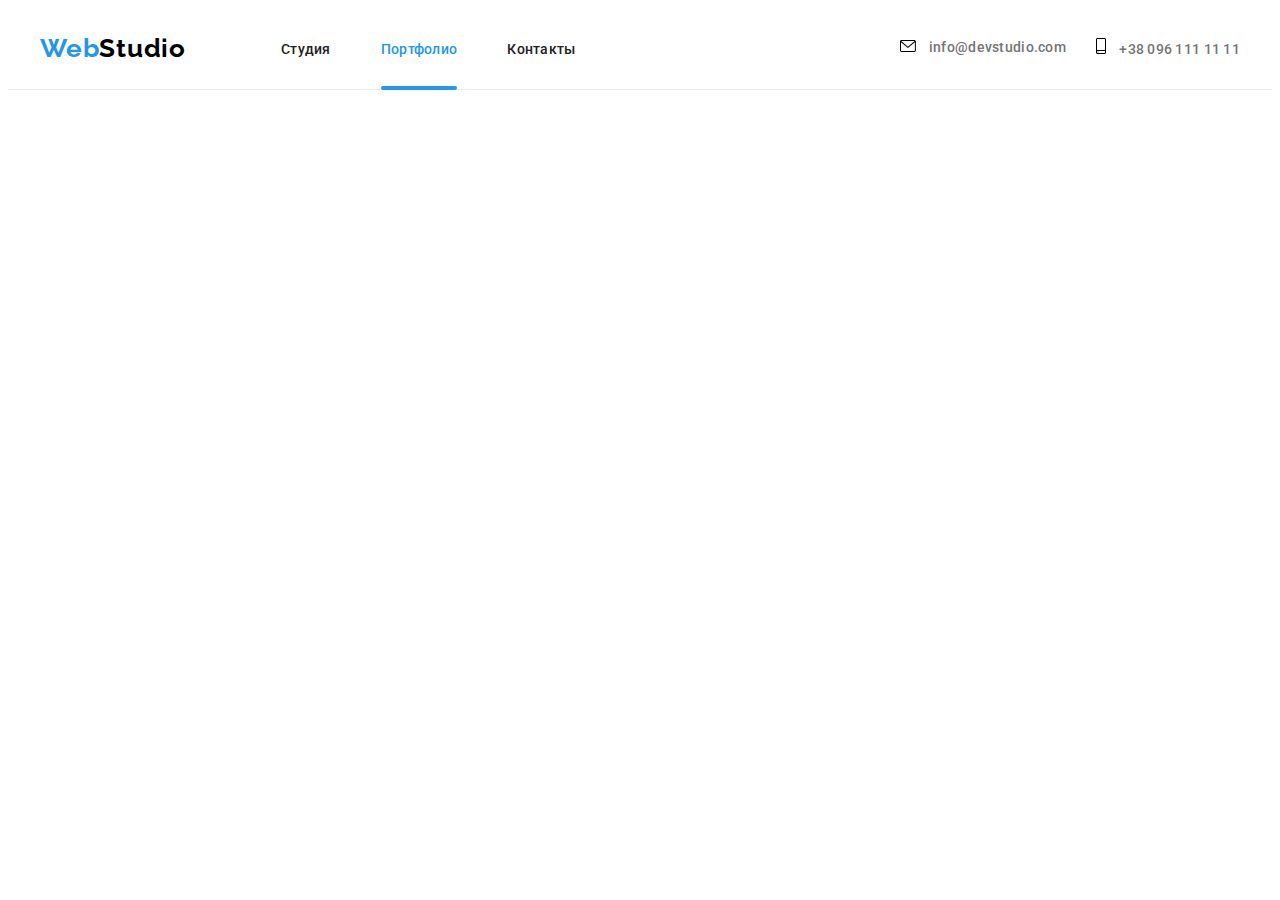
==== commit bccf228b: "11-47" ====
--- a/portfolio.html
+++ b/portfolio.html
@@ -28,16 +28,18 @@
             </li>
           </ul>
         </nav>
-        <a class="nav-maill-info link" href="mailto:info@devstudio.com">
-          <svg class="nav-maill-info__svg" width="16" height="12" >
-              <use class="" href="./images/svg/sprite.svg#email" ></use>
-          </svg>
-      info@devstudio.com</a>
-    <a class="nav-tel-info link" href="tel:+380441111111">
-          <svg class="nav-tel-info__svg" width="10" height="16" >
-              <use class="" href="./images/svg/sprite.svg#tel" ></use>
-          </svg>
-      +38 044 111 11 11</a>
+        <div class="nav-info">
+          <a class="nav-info__maill link" href="mailto:info@devstudio.com">
+              <svg class="nav-info__maill-svg" >
+                  <use class="" href="./images/svg/sprite.svg#email" ></use>
+              </svg>
+          info@devstudio.com</a>
+          <a class="nav-info__tel link" href="tel:+380961111111">
+              <svg class="nav-info__tel-svg">
+                  <use class="" href="./images/svg/sprite.svg#tel" ></use>
+              </svg>
+          +38 096 111 11 11</a>
+      </div>
       <button type="button" class="burger-button" data-menu-open>
         <svg class="burger-button__icon" width="40" height="40">
         <use href="./images/svg/sprite.svg#icon-menu"></use>
--- a/css/main.min.css
+++ b/css/main.min.css
@@ -1,2 +1,2 @@
-:root{--primary-font-family: "Roboto", sans-serif;--secondary-font-family:"Raleway", sans-serif;--accent-color:#2196F3;--hover-focus-btn-color:#188CE8;--main-font-color: #212121;--secondary-font-color: #757575;--main-background-color: #FFFFFF;--hero-footer-background-color: #2F303A;--team-background-color: #F5F4FA;--logo-studio-header-color: #000000}.visually-hidden{position:absolute;width:1px;height:1px;margin:-1px;border:0;padding:0;white-space:nowrap;clip-path:inset(100%);clip:rect(0 0 0 0);overflow:hidden}.body{font-family:var(--primary-font-family);background:var(--main-background-color);overflow:auto}h1,h2,h3,h4,h5,h6,p{margin-top:0;margin-bottom:0}ul,ol{margin-top:0;margin-bottom:0;padding-left:0}img{display:block;max-width:100%;height:auto}.list{list-style:none}.link{text-decoration:none}.sections{padding-top:95px;padding-bottom:95px}.container{padding-left:15px;padding-right:15px}@media screen and (min-width: 480px){.container{width:480px;margin-left:auto;margin-right:auto}}@media screen and (min-width: 768px){.container{width:720px}}@media screen and (min-width: 1200px){.container{width:1200px}}.modal-btn{min-width:200px;padding:10px 30px;font-family:inherit;font-weight:700;font-size:16px;line-height:1.87;letter-spacing:0.06em;background-color:var(--accent-color);color:var(--main-background-color);cursor:pointer;margin-top:30px;border:1px;border-radius:4px;box-shadow:0px 4px 4px rgba(0,0,0,0.15);transition:background-color 250ms cubic-bezier(0.4, 0, 0.2, 1)}.modal-btn:hover,.modal-btn:focus{background-color:var(--hover-focus-btn-color)}.logo{font-family:var(--secondary-font-family);font-weight:700;font-size:28px;line-height:1.167;letter-spacing:0.03em;color:var(--accent-color)}.logo__studio-header{color:var(--logo-studio-header-color)}.services-title,.team-title{font-weight:700;font-size:36px;line-height:1.17;text-align:center;letter-spacing:0.03em;color:var(--main-font-color);margin-bottom:50px}.modal{position:absolute;top:50%;left:50%;transform:translate(-50%, -50%);width:450px;background-color:#fff;box-shadow:0px 1px 3px rgba(0,0,0,0.12),0px 1px 1px rgba(0,0,0,0.14),0px 2px 1px rgba(0,0,0,0.2);border-radius:4px;padding:40px}.contact-form-title{display:block;font-family:var(--primary-font-family);font-weight:700;font-size:20px;line-height:1.5;text-align:center;letter-spacing:0.03em;color:var(--main-font-color);width:370px}.backdrop{position:fixed;top:0;left:0;width:100vw;height:100vh;background-color:rgba(0,0,0,0.2);transition:opacity 500ms cubic-bezier(0.4, 0, 0.2, 1),visibility 500ms cubic-bezier(0.4, 0, 0.2, 1),pointer-events 500ms cubic-bezier(0.4, 0, 0.2, 1)}.backdrop.is-hidden{opacity:0;visibility:hidden;pointer-events:none}.modal-close-button{position:absolute;top:8px;right:8px;width:30px;height:30px;display:flex;align-items:center;justify-content:center;border-radius:50%;border:1px solid rgba(0,0,0,0.1);background-color:transparent;padding:0;cursor:pointer}.modal-close-button:hover{fill:var(--accent-color)}.modal-close-button:focus{outline:none;border-color:var(--accent-color);fill:var(--accent-color)}.contact-form-field{display:block;margin-top:10px}.contact-form-label{font-family:var(--primary-font-family);font-weight:400;font-size:12px;line-height:1,17;letter-spacing:0.01em;color:var(--secondary-font-color)}.contact-form-input-wrapper{display:block;margin-top:4px;position:relative}.contact-form-input{width:100%;height:40px;padding-left:42px;border:1px solid rgba(33,33,33,0.2);border-radius:4px;transition:border-color 250ms cubic-bezier(0.4, 0, 0.2, 1)}.contact-form-input:focus{outline:none;border-color:var(--accent-color)}.contact-form-input-svg{display:block;position:absolute;top:50%;left:12px;transform:translateY(-50%);transition:fill 250ms cubic-bezier(0.4, 0, 0.2, 1)}.contact-form-input:focus+.contact-form-input-svg{fill:var(--accent-color)}.contact-form-message{width:100%;height:120px;margin-top:4px;padding:12px 16px;border:1px solid rgba(33,33,33,0.2);border-radius:4px;resize:none;transition:border-color 250ms cubic-bezier(0.4, 0, 0.2, 1)}.contact-form-message::placeholder{font-family:var(--primary-font-family);font-weight:400;font-size:12px;line-height:1.17;letter-spacing:0.01em;color:rgba(117,117,117,0.5)}.contact-form-message:focus{outline:none;border-color:var(--accent-color)}.contact-form-checkbox-wrapper{margin-bottom:30px}.contact-form-checkbox-label{display:flex;justify-content:center;align-items:center;margin-top:20px;font-weight:400;font-size:12px;line-height:1,17;letter-spacing:0.03em;color:var(--secondary-font-color)}.contact-form-checkbox-label::before{display:inline-block;content:"";width:16px;height:15px;margin-right:8px;border:2px solid #212121;box-shadow:0px 1px 3px rgba(0,0,0,0.12),0px 1px 1px rgba(0,0,0,0.14),0px 2px 1px rgba(0,0,0,0.2);border-radius:4px;cursor:pointer}.contact-form-checkbox:focus+.contact-form-checkbox-label::before{outline:1px solid rgba(0,0,255,0.5)}.contact-form-checkbox:checked+.contact-form-checkbox-label::before{background-image:url(../images/tick.png);background-color:var(--accent-color);background-repeat:no-repeat;background-position:50% 50%;border:0px}.contact-form-checkbox-link{color:var(--accent-color)}.contact-form-btn{display:block;margin:0 auto;min-width:200px;height:50px;background-color:var(--accent-color);color:#FFFFFF;box-shadow:0px 4px 4px rgba(0,0,0,0.15);border-radius:4px;cursor:pointer;transition:background-color 250ms cubic-bezier(0.4, 0, 0.2, 1);border:0}.contact-form-btn:hover,.contact-form-btn:focus{background-color:var(--hover-focus-btn-color)}@media screen and (min-width: 1200px){.modal{width:528px;height:580px}.contact-form-title{line-height:1.15;width:auto}.contact-form-checkbox-label{font-size:14px;line-height:1,71}}.header{position:relative;padding-top:10px;padding-bottom:10px}.header-container{display:flex;justify-content:space-between;align-items:center}@media screen and (max-width: 767px){.navigation{display:none}.nav-maill-info{display:none}.nav-tel-info{display:none}.burger-button{background-color:transparent;border:none;padding:0;line-height:0}.burger-button:hover,.burger-button:focus{fill:var(--accent-color)}.mobile-menu{position:absolute;top:0;left:0;width:100vw;height:100vh;overflow:auto;background-color:#FFFFFF;box-shadow:0px 4px 8px rgba(0,0,0,0.04),0px 2px 4px rgba(0,0,0,0.08),0px 1px 3px rgba(0,0,0,0.16);opacity:0;visibility:hidden;pointer-events:none;transition:opacity 250ms linear, visibility 250ms linear}.mobile-menu.is-open{opacity:1;visibility:visible;pointer-events:auto}.mobile-menu__close-btn{position:absolute;top:10px;right:15px;background-color:transparent;border:none;padding:0;line-height:0}.mobile-menu__close-btn:hover,.mobile-menu__close-btn:focus{fill:var(--accent-color)}.mobile-menu__container{position:relative;padding-top:48px;padding-left:40px;width:100vw;height:100vh}.mobile-menu__item:not(:last-child){margin-bottom:32px}.mobile-menu__link{font-weight:500;font-size:40px;line-height:1.175;letter-spacing:0.02em;color:var(--main-font-color)}.mobile-menu__active-page{color:var(--accent-color)}.mobile-menu__link-network{display:block;position:absolute;bottom:48px;left:40px}.mobile-menu__link-tel{font-weight:500;font-size:34px;line-height:1.17;letter-spacing:0.02em;color:var(--accent-color)}.mobile-menu-mail-item{margin-top:32px}.mobile-menu__link-mail{font-weight:500;font-size:24px;line-height:1.17;letter-spacing:0.02em;color:var(--secondary-font-color)}.mobile-menu__list-link{display:flex;margin-top:64px}.mobile-menu__network{display:list-item;font-weight:500;font-size:18px;line-height:1.22;letter-spacing:0.02em;color:var(--accent-color)}.mobile-menu__list-network{display:flex}.mobile-menu__list-network:not(:last-child){margin-right:10px}.mobile-menu__list-network:not(:first-child)::before{width:0px;height:22px;content:'';border:1px solid rgba(33,33,33,0.2);margin-right:10px}}@media screen and (min-width: 768px){.burger-button{display:none}.mobile-menu{display:none}.header-container{justify-content:center}.navigation{margin-left:95px}.nav-list{display:flex;align-items:center}.nav-list__item{position:relative}.nav-list__item:not(:first-child){margin-left:50px}.nav-list__link{font-weight:500;font-size:14px;line-height:1.14;letter-spacing:0.02em;color:var(--main-font-color)}.nav-list__link::after{display:none;width:100%;height:4px;content:'';border-radius:4px;margin-top:28px;background-color:var(--accent-color)}.nav-list__link:hover,.nav-list__link:focus{color:var(--accent-color)}.nav-list__link:hover::after,.nav-list__link:focus::after{display:flex;position:absolute}.active-page{color:var(--accent-color)}.active-page::after{display:flex;width:100%;height:4px;content:'';border-radius:4px;margin-top:28px;background-color:var(--accent-color);position:absolute}}.hero-title{font-weight:900;font-size:26px;line-height:1.62;text-align:center;letter-spacing:0.06em;text-transform:uppercase;color:var(--main-background-color)}.hero-section{background-color:var(--hero-footer-background-color);height:400px}.hero-container{display:flex;flex-direction:column;align-items:center;justify-content:center}.hero-section{display:flex}@media screen and (min-width: 1200px){.hero-section{background-color:var(--hero-footer-background-color);background-image:linear-gradient(rgba(47,48,58,0.4), rgba(47,48,58,0.4)),url(../images/bg/bg-hero.jpg);background-size:cover;height:600px;flex-grow:1}.hero-title{font-weight:900;font-size:44px;line-height:1.36;text-align:center;letter-spacing:0.06em;text-transform:uppercase;color:var(--main-background-color)}}.about-container__list{display:block;align-items:center;justify-content:center;padding-top:60px}.about-container__icon{display:flex;align-items:center;justify-content:center;height:120px;background-color:var(--team-background-color);background-color:tomato;border-radius:4px}.about-container__title{font-weight:700;font-size:14px;line-height:1.14;letter-spacing:0.03em;text-align:center;text-transform:uppercase;color:var(--main-font-color)}.about-container__description{font-size:14px;line-height:1.71;letter-spacing:0.03em;color:var(--secondary-font-color);margin-top:10px}.description-indent{display:none}.services-list{display:flex;justify-content:space-between}.services-list__item{position:relative}.services-list__description{position:absolute;bottom:0;left:0;width:100%;padding-top:27px;padding-bottom:27px;color:#FFFFFF;font-family:var(--primary-font-family);font-weight:700;font-size:14px;line-height:1.14;text-align:center;letter-spacing:0.03em;text-transform:uppercase;background-color:rgba(47,48,58,0.8)}.team{background:var(--team-background-color)}.team-list{display:flex;margin-left:-30px}.team-list__card{margin-left:30px;box-shadow:0px 1px 3px rgba(0,0,0,0.12),0px 1px 1px rgba(0,0,0,0.14),0px 2px 1px rgba(0,0,0,0.2);border-radius:0px 0px 4px 4px}.team-list__description{padding-top:30px;padding-bottom:30px;background-color:var(--main-background-color)}.team-list__name{margin-bottom:10px;font-weight:500;font-size:16px;line-height:1.19;text-align:center;letter-spacing:0.03em;color:var(--main-font-color)}.team-list__profession{font-size:16px;line-height:1.19;text-align:center;letter-spacing:0.03em;color:var(--secondary-font-color)}.team-networks{display:flex;justify-content:center;align-items:center;margin-top:16px}.team-networks__link{display:flex;justify-content:center;align-items:center;width:44px;height:44px;border-radius:50%;background-color:var(--main-background-color);fill:#AFB1B8;transition:fill 250ms cubic-bezier(0.4, 0, 0.2, 1),background-color 250ms cubic-bezier(0.4, 0, 0.2, 1)}.team-networks__link:hover,.team-networks__link:focus{fill:var(--main-background-color);background-color:var(--accent-color)}.team-networks__list:not(:first-child){margin-left:10px}.customers-list{display:flex;justify-content:space-between}.customers-link{display:flex;justify-content:center;align-items:center;border:1px solid #AFB1B8;width:170px;height:92px;border-radius:4px;fill:#AFB1B8;transition:fill 250ms cubic-bezier(0.4, 0, 0.2, 1)}.customers-link:hover,.customers-link:focus{fill:var(--accent-color)}.customers-card{flex-basis:calc((100% - 150px) /6)}.footer{padding-top:60px;padding-bottom:60px;background:var(--hero-footer-background-color)}.footer-container{display:flex}.footer-join{margin-top:12px;margin-left:70px}.footer-join-title{font-family:var(--primary-font-family);font-weight:700;font-size:14px;line-height:1,14;letter-spacing:0.03em;text-transform:uppercase;color:var(--main-background-color)}.footer-join-list{display:flex;justify-content:center;align-items:center;margin-top:20px}.footer-join-list-link{display:flex;justify-content:center;align-items:center;width:44px;height:44px;border-radius:50%;background-color:rgba(255,255,255,0.1);fill:var(--main-background-color);transition:background-color 250ms cubic-bezier(0.4, 0, 0.2, 1)}.footer-join-list-link:hover,.footer-join-list-link:focus{background-color:var(--accent-color)}.footer-join-list-item:not(:first-child){margin-left:10px}.map-list{margin-top:20px}.maill-list,.phone-list{margin-top:10px}.logo-studio-footer{color:var(--main-background-color)}.address-map{font-style:normal;font-size:14px;line-height:1.71;letter-spacing:0.03em;color:var(--main-background-color)}.address-maill,.address-phone{font-style:normal;font-size:14px;line-height:1.71;letter-spacing:0.03em;color:rgba(255,255,255,0.6)}.footer-join-subscribe{margin-left:93px;margin-top:12px}.footer-join-label{font-family:var(--primary-font-family);font-weight:700;font-size:14px;line-height:1,14;letter-spacing:0.03em;text-transform:uppercase;color:#FFFFFF;margin-bottom:20px}.footer-join-input{width:358px;height:50px;border:1px solid rgba(255,255,255,0.3);filter:drop-shadow(0px 4px 4px rgba(0,0,0,0.15));border-radius:4px;padding-left:16px;color:#FFFFFF;background-color:transparent}.footer-join-form{display:flex;position:absolute;width:570px}.footer-join-btn{position:absolute;top:0;right:0;display:flex;align-items:center;text-align:center;min-width:200px;min-height:50px;background:var(--accent-color);box-shadow:0px 4px 4px rgba(0,0,0,0.15);border:0;border-radius:4px;padding:0px 0px 0px 29px;color:#FFFFFF;font-family:var(--primary-font-family);font-weight:700;font-size:16px;line-height:1.87;letter-spacing:0.06em;transition:background-color 250ms cubic-bezier(0.4, 0, 0.2, 1)}.footer-join-btn:hover,.footer-join-btn:focus{background-color:var(--accent-color)}.footer-join-btn-svg{display:block;position:absolute;top:50%;right:28px;transform:translateY(-50%);transition:fill 250ms cubic-bezier(0.4, 0, 0.2, 1)}.list-portfolio{display:flex;align-items:center;justify-content:center}.btn-list-portfolio:not(:last-child){margin-right:10px}.portfolio-btn{font-family:inherit;font-weight:500;font-size:16px;line-height:1.63;text-align:center;letter-spacing:0.03em;background-color:var(--team-background-color);color:var(--main-font-color);cursor:pointer;border:0px solid;border-radius:4px;padding:6px 20px;transition:color 250ms cubic-bezier(0.4, 0, 0.2, 1),background-color 250ms cubic-bezier(0.4, 0, 0.2, 1),box-shadow 250ms cubic-bezier(0.4, 0, 0.2, 1)}.portfolio-btn:hover,.portfolio-btn:focus{color:var(--main-background-color);background-color:var(--accent-color);box-shadow:0px 3px 1px rgba(0,0,0,0.1),0px 1px 2px rgba(0,0,0,0.08),0px 2px 2px rgba(0,0,0,0.12)}.portfolio{display:flex;flex-wrap:wrap;margin-left:-30px;margin-top:55px}.portfolio-group{margin-left:30px;background:var(--main-background-color);transition:box-shadow 250ms cubic-bezier(0.4, 0, 0.2, 1)}.portfolio-group:hover,.portfolio-group:focus{box-shadow:0px 1px 1px rgba(0,0,0,0.12),0px 4px 4px rgba(0,0,0,0.06),1px 4px 6px rgba(0,0,0,0.16)}.portfolio-group:not(:nth-child(-n+3)){margin-top:30px}.portfolio-border{padding-top:20px;padding-bottom:20px;padding-left:24px;border:1px solid #EEEEEE}.portfolio-title{font-weight:700;font-size:18px;line-height:2;letter-spacing:0.06em;color:var(--main-font-color)}.portfolio-description{padding-top:4px;font-size:16px;line-height:1.88;letter-spacing:0.03em;color:var(--secondary-font-color)}.portfolio-group-img-link{position:relative;overflow:hidden}.overlay{position:absolute;top:0;left:0;width:100%;height:100%;background-color:rgba(33,150,243,0.9);font-family:var(--primary-font-family);font-size:18px;line-height:1,56;letter-spacing:0.03em;color:#FFFFFF;padding:63px 24px 63px 24px;overflow:auto;transform:translateY(100%);transition:transform 250ms cubic-bezier(0.4, 0, 0.2, 1)}.portfolio-group-link:hover .overlay,.portfolio-group-link:focus .overlay{transform:translateY(0%)}
+:root{--primary-font-family: "Roboto", sans-serif;--secondary-font-family:"Raleway", sans-serif;--accent-color:#2196F3;--hover-focus-btn-color:#188CE8;--main-font-color: #212121;--secondary-font-color: #757575;--main-background-color: #FFFFFF;--hero-footer-background-color: #2F303A;--team-background-color: #F5F4FA;--logo-studio-header-color: #000000}.visually-hidden{position:absolute;width:1px;height:1px;margin:-1px;border:0;padding:0;white-space:nowrap;clip-path:inset(100%);clip:rect(0 0 0 0);overflow:hidden}.body{font-family:var(--primary-font-family);background:var(--main-background-color);overflow:auto}h1,h2,h3,h4,h5,h6,p{margin-top:0;margin-bottom:0}ul,ol{margin-top:0;margin-bottom:0;padding-left:0}img{display:block;max-width:100%;height:auto}.list{list-style:none}.link{text-decoration:none;color:none}.sections{padding-top:95px;padding-bottom:95px}.container{padding-left:15px;padding-right:15px}@media screen and (min-width: 480px){.container{width:480px;margin-left:auto;margin-right:auto}}@media screen and (min-width: 768px){.container{width:768px}}@media screen and (min-width: 1200px){.container{width:1200px}}.modal-btn{min-width:200px;padding:10px 30px;font-family:inherit;font-weight:700;font-size:16px;line-height:1.87;letter-spacing:0.06em;background-color:var(--accent-color);color:var(--main-background-color);cursor:pointer;margin-top:30px;border:1px;border-radius:4px;box-shadow:0px 4px 4px rgba(0,0,0,0.15);transition:background-color 250ms cubic-bezier(0.4, 0, 0.2, 1)}.modal-btn:hover,.modal-btn:focus{background-color:var(--hover-focus-btn-color)}.logo{font-family:var(--secondary-font-family);font-weight:700;font-size:24px;line-height:1.17;letter-spacing:0.03em;color:var(--accent-color)}.logo__studio-header{color:var(--logo-studio-header-color)}@media screen and (min-width: 1200px){.logo{font-size:26px;line-height:1.19}}.services-title,.team-title{font-weight:700;font-size:36px;line-height:1.17;text-align:center;letter-spacing:0.03em;color:var(--main-font-color);margin-bottom:50px}.modal{position:absolute;top:50%;left:50%;transform:translate(-50%, -50%);width:450px;background-color:#fff;box-shadow:0px 1px 3px rgba(0,0,0,0.12),0px 1px 1px rgba(0,0,0,0.14),0px 2px 1px rgba(0,0,0,0.2);border-radius:4px;padding:40px}.contact-form-title{display:block;font-family:var(--primary-font-family);font-weight:700;font-size:20px;line-height:1.5;text-align:center;letter-spacing:0.03em;color:var(--main-font-color);width:370px}.backdrop{position:fixed;top:0;left:0;width:100vw;height:100vh;background-color:rgba(0,0,0,0.2);transition:opacity 500ms cubic-bezier(0.4, 0, 0.2, 1),visibility 500ms cubic-bezier(0.4, 0, 0.2, 1),pointer-events 500ms cubic-bezier(0.4, 0, 0.2, 1)}.backdrop.is-hidden{opacity:0;visibility:hidden;pointer-events:none}.modal-close-button{position:absolute;top:8px;right:8px;width:30px;height:30px;display:flex;align-items:center;justify-content:center;border-radius:50%;border:1px solid rgba(0,0,0,0.1);background-color:transparent;padding:0;cursor:pointer}.modal-close-button:hover{fill:var(--accent-color)}.modal-close-button:focus{outline:none;border-color:var(--accent-color);fill:var(--accent-color)}.contact-form-field{display:block;margin-top:10px}.contact-form-label{font-family:var(--primary-font-family);font-weight:400;font-size:12px;line-height:1,17;letter-spacing:0.01em;color:var(--secondary-font-color)}.contact-form-input-wrapper{display:block;margin-top:4px;position:relative}.contact-form-input{width:100%;height:40px;padding-left:42px;border:1px solid rgba(33,33,33,0.2);border-radius:4px;transition:border-color 250ms cubic-bezier(0.4, 0, 0.2, 1)}.contact-form-input:focus{outline:none;border-color:var(--accent-color)}.contact-form-input-svg{display:block;position:absolute;top:50%;left:12px;transform:translateY(-50%);transition:fill 250ms cubic-bezier(0.4, 0, 0.2, 1)}.contact-form-input:focus+.contact-form-input-svg{fill:var(--accent-color)}.contact-form-message{width:100%;height:120px;margin-top:4px;padding:12px 16px;border:1px solid rgba(33,33,33,0.2);border-radius:4px;resize:none;transition:border-color 250ms cubic-bezier(0.4, 0, 0.2, 1)}.contact-form-message::placeholder{font-family:var(--primary-font-family);font-weight:400;font-size:12px;line-height:1.17;letter-spacing:0.01em;color:rgba(117,117,117,0.5)}.contact-form-message:focus{outline:none;border-color:var(--accent-color)}.contact-form-checkbox-wrapper{margin-bottom:30px}.contact-form-checkbox-label{display:flex;justify-content:center;align-items:center;margin-top:20px;font-weight:400;font-size:12px;line-height:1,17;letter-spacing:0.03em;color:var(--secondary-font-color)}.contact-form-checkbox-label::before{display:inline-block;content:"";width:16px;height:15px;margin-right:8px;border:2px solid #212121;box-shadow:0px 1px 3px rgba(0,0,0,0.12),0px 1px 1px rgba(0,0,0,0.14),0px 2px 1px rgba(0,0,0,0.2);border-radius:4px;cursor:pointer}.contact-form-checkbox:focus+.contact-form-checkbox-label::before{outline:1px solid rgba(0,0,255,0.5)}.contact-form-checkbox:checked+.contact-form-checkbox-label::before{background-image:url(../images/tick.png);background-color:var(--accent-color);background-repeat:no-repeat;background-position:50% 50%;border:0px}.contact-form-checkbox-link{color:var(--accent-color)}.contact-form-btn{display:block;margin:0 auto;min-width:200px;height:50px;background-color:var(--accent-color);color:#FFFFFF;box-shadow:0px 4px 4px rgba(0,0,0,0.15);border-radius:4px;cursor:pointer;transition:background-color 250ms cubic-bezier(0.4, 0, 0.2, 1);border:0}.contact-form-btn:hover,.contact-form-btn:focus{background-color:var(--hover-focus-btn-color)}@media screen and (min-width: 1200px){.modal{width:528px;height:580px}.contact-form-title{line-height:1.15;width:auto}.contact-form-checkbox-label{font-size:14px;line-height:1,71}}.header{position:relative;padding-top:10px;padding-bottom:10px}.header-container{position:relative;display:flex;align-items:center}@media screen and (max-width: 767px){.nav-info{display:none}.navigation{display:none}.header-container{justify-content:space-between}.burger-button{background-color:transparent;border:none;padding:0;line-height:0}.burger-button:hover,.burger-button:focus{fill:var(--accent-color)}.mobile-menu{position:absolute;top:0;left:0;width:100vw;height:100vh;overflow:auto;background-color:#FFFFFF;box-shadow:0px 4px 8px rgba(0,0,0,0.04),0px 2px 4px rgba(0,0,0,0.08),0px 1px 3px rgba(0,0,0,0.16);opacity:0;visibility:hidden;pointer-events:none;transition:opacity 250ms linear, visibility 250ms linear}.mobile-menu.is-open{opacity:1;visibility:visible;pointer-events:auto}.mobile-menu__close-btn{position:absolute;top:10px;right:15px;background-color:transparent;border:none;padding:0;line-height:0}.mobile-menu__close-btn:hover,.mobile-menu__close-btn:focus{fill:var(--accent-color)}.mobile-menu__container{position:relative;padding-top:48px;padding-left:40px;width:100vw;height:100vh}.mobile-menu__item:not(:last-child){margin-bottom:32px}.mobile-menu__link{font-weight:500;font-size:40px;line-height:1.175;letter-spacing:0.02em;color:var(--main-font-color)}.mobile-menu__active-page{color:var(--accent-color)}.mobile-menu__link-network{display:block;position:absolute;bottom:48px;left:40px}.mobile-menu__link-tel{font-weight:500;font-size:34px;line-height:1.17;letter-spacing:0.02em;color:var(--accent-color)}.mobile-menu-mail-item{margin-top:32px}.mobile-menu__link-mail{font-weight:500;font-size:24px;line-height:1.17;letter-spacing:0.02em;color:var(--secondary-font-color)}.mobile-menu__list-link{display:flex;margin-top:64px}.mobile-menu__network{display:list-item;font-weight:500;font-size:18px;line-height:1.22;letter-spacing:0.02em;color:var(--accent-color)}.mobile-menu__list-network{display:flex}.mobile-menu__list-network:not(:last-child){margin-right:10px}.mobile-menu__list-network:not(:first-child)::before{width:0px;height:22px;content:'';border:1px solid rgba(33,33,33,0.2);margin-right:10px}}@media screen and (min-width: 768px){.burger-button{display:none}.mobile-menu{display:none}.header{padding-top:26px;padding-bottom:26px}.navigation{margin-left:88px}.nav-list{display:flex;align-items:center}.nav-list__item{position:relative}.nav-list__item:not(:first-child){margin-left:50px}.nav-list__link{font-weight:500;font-size:14px;line-height:1.14;letter-spacing:0.02em;color:var(--main-font-color)}.nav-list__link::after{display:none;width:100%;height:4px;content:'';border-radius:4px;margin-top:28px;background-color:var(--accent-color)}.nav-list__link:hover,.nav-list__link:focus{color:var(--accent-color)}.nav-list__link:hover::after,.nav-list__link:focus::after{display:flex;position:absolute}.active-page{color:var(--accent-color)}.active-page::after{display:flex;width:100%;height:4px;content:'';border-radius:4px;margin-top:28px;background-color:var(--accent-color);position:absolute}.nav-info{position:absolute;top:auto;right:15px;font-weight:500;font-size:12px;line-height:1.17;letter-spacing:0.02em}.nav-info__maill,.nav-info__tel{display:block;color:var(--secondary-font-color)}.nav-info__maill-svg{margin-right:8px;width:14px;height:10px}.nav-info__tel-svg{margin-right:8px;width:10px;height:14px}}@media screen and (min-width: 1200px){.navigation{margin-left:95px}.header{padding-top:25px;padding-bottom:25px;border-bottom:1px solid #ECECEC}.nav-list__link{transition:color 250ms cubic-bezier(0.4, 0, 0.2, 1)}.nav-info{display:flex;align-items:center;justify-content:center;font-size:14px;line-height:1.14}.nav-info__maill,.nav-info__tel{transition:color 250ms cubic-bezier(0.4, 0, 0.2, 1),fill 250ms cubic-bezier(0.4, 0, 0.2, 1)}.nav-info__maill:hover,.nav-info__maill:focus,.nav-info__tel:hover,.nav-info__tel:focus{color:var(--accent-color);fill:var(--accent-color)}.nav-info__maill-svg{margin-right:10px;width:16px;height:12px}.nav-info__tel-svg{margin-right:10px;width:10px;height:16px}.nav-info__tel{margin-left:30px}}.hero-title{font-weight:900;font-size:26px;line-height:1.62;text-align:center;letter-spacing:0.06em;text-transform:uppercase;color:var(--main-background-color)}.hero-section{background-color:var(--hero-footer-background-color);height:400px}.hero-container{display:flex;flex-direction:column;align-items:center;justify-content:center}.hero-section{display:flex}@media screen and (min-width: 1200px){.hero-section{background-color:var(--hero-footer-background-color);background-image:linear-gradient(rgba(47,48,58,0.4), rgba(47,48,58,0.4)),url(../images/bg/bg-hero.jpg);background-size:cover;height:600px;flex-grow:1}.hero-title{font-weight:900;font-size:44px;line-height:1.36;text-align:center;letter-spacing:0.06em;text-transform:uppercase;color:var(--main-background-color)}}.about-container{padding-top:60px}.about-container__list{display:block;align-items:center;justify-content:center}.about-container__list:not(:first-child){padding-top:30px}.about-container__icon{display:flex;align-items:center;justify-content:center;height:120px;background-color:var(--team-background-color);border-radius:4px}.about-container__title{padding-top:30px;font-weight:700;font-size:14px;line-height:1.14;letter-spacing:0.03em;text-align:center;text-transform:uppercase;color:var(--main-font-color)}.about-container__description{font-size:14px;line-height:1.71;letter-spacing:0.03em;color:var(--secondary-font-color);margin-top:10px}.description-indent{display:none}.services-list{display:flex;justify-content:space-between}.services-list__item{position:relative}.services-list__description{position:absolute;bottom:0;left:0;width:100%;padding-top:27px;padding-bottom:27px;color:#FFFFFF;font-family:var(--primary-font-family);font-weight:700;font-size:14px;line-height:1.14;text-align:center;letter-spacing:0.03em;text-transform:uppercase;background-color:rgba(47,48,58,0.8)}.team{background:var(--team-background-color)}.team-list{display:flex;margin-left:-30px}.team-list__card{margin-left:30px;box-shadow:0px 1px 3px rgba(0,0,0,0.12),0px 1px 1px rgba(0,0,0,0.14),0px 2px 1px rgba(0,0,0,0.2);border-radius:0px 0px 4px 4px}.team-list__description{padding-top:30px;padding-bottom:30px;background-color:var(--main-background-color)}.team-list__name{margin-bottom:10px;font-weight:500;font-size:16px;line-height:1.19;text-align:center;letter-spacing:0.03em;color:var(--main-font-color)}.team-list__profession{font-size:16px;line-height:1.19;text-align:center;letter-spacing:0.03em;color:var(--secondary-font-color)}.team-networks{display:flex;justify-content:center;align-items:center;margin-top:16px}.team-networks__link{display:flex;justify-content:center;align-items:center;width:44px;height:44px;border-radius:50%;background-color:var(--main-background-color);fill:#AFB1B8;transition:fill 250ms cubic-bezier(0.4, 0, 0.2, 1),background-color 250ms cubic-bezier(0.4, 0, 0.2, 1)}.team-networks__link:hover,.team-networks__link:focus{fill:var(--main-background-color);background-color:var(--accent-color)}.team-networks__list:not(:first-child){margin-left:10px}.customers-list{display:flex;justify-content:space-between}.customers-link{display:flex;justify-content:center;align-items:center;border:1px solid #AFB1B8;width:170px;height:92px;border-radius:4px;fill:#AFB1B8;transition:fill 250ms cubic-bezier(0.4, 0, 0.2, 1)}.customers-link:hover,.customers-link:focus{fill:var(--accent-color)}.customers-card{flex-basis:calc((100% - 150px) /6)}.footer{padding-top:60px;padding-bottom:60px;background:var(--hero-footer-background-color)}.footer-container{display:flex}.footer-join{margin-top:12px;margin-left:70px}.footer-join-title{font-family:var(--primary-font-family);font-weight:700;font-size:14px;line-height:1,14;letter-spacing:0.03em;text-transform:uppercase;color:var(--main-background-color)}.footer-join-list{display:flex;justify-content:center;align-items:center;margin-top:20px}.footer-join-list-link{display:flex;justify-content:center;align-items:center;width:44px;height:44px;border-radius:50%;background-color:rgba(255,255,255,0.1);fill:var(--main-background-color);transition:background-color 250ms cubic-bezier(0.4, 0, 0.2, 1)}.footer-join-list-link:hover,.footer-join-list-link:focus{background-color:var(--accent-color)}.footer-join-list-item:not(:first-child){margin-left:10px}.map-list{margin-top:20px}.maill-list,.phone-list{margin-top:10px}.logo-studio-footer{color:var(--main-background-color)}.address-map{font-style:normal;font-size:14px;line-height:1.71;letter-spacing:0.03em;color:var(--main-background-color)}.address-maill,.address-phone{font-style:normal;font-size:14px;line-height:1.71;letter-spacing:0.03em;color:rgba(255,255,255,0.6)}.footer-join-subscribe{margin-left:93px;margin-top:12px}.footer-join-label{font-family:var(--primary-font-family);font-weight:700;font-size:14px;line-height:1,14;letter-spacing:0.03em;text-transform:uppercase;color:#FFFFFF;margin-bottom:20px}.footer-join-input{width:358px;height:50px;border:1px solid rgba(255,255,255,0.3);filter:drop-shadow(0px 4px 4px rgba(0,0,0,0.15));border-radius:4px;padding-left:16px;color:#FFFFFF;background-color:transparent}.footer-join-form{display:flex;position:absolute;width:570px}.footer-join-btn{position:absolute;top:0;right:0;display:flex;align-items:center;text-align:center;min-width:200px;min-height:50px;background:var(--accent-color);box-shadow:0px 4px 4px rgba(0,0,0,0.15);border:0;border-radius:4px;padding:0px 0px 0px 29px;color:#FFFFFF;font-family:var(--primary-font-family);font-weight:700;font-size:16px;line-height:1.87;letter-spacing:0.06em;transition:background-color 250ms cubic-bezier(0.4, 0, 0.2, 1)}.footer-join-btn:hover,.footer-join-btn:focus{background-color:var(--accent-color)}.footer-join-btn-svg{display:block;position:absolute;top:50%;right:28px;transform:translateY(-50%);transition:fill 250ms cubic-bezier(0.4, 0, 0.2, 1)}.list-portfolio{display:flex;align-items:center;justify-content:center}.btn-list-portfolio:not(:last-child){margin-right:10px}.portfolio-btn{font-family:inherit;font-weight:500;font-size:16px;line-height:1.63;text-align:center;letter-spacing:0.03em;background-color:var(--team-background-color);color:var(--main-font-color);cursor:pointer;border:0px solid;border-radius:4px;padding:6px 20px;transition:color 250ms cubic-bezier(0.4, 0, 0.2, 1),background-color 250ms cubic-bezier(0.4, 0, 0.2, 1),box-shadow 250ms cubic-bezier(0.4, 0, 0.2, 1)}.portfolio-btn:hover,.portfolio-btn:focus{color:var(--main-background-color);background-color:var(--accent-color);box-shadow:0px 3px 1px rgba(0,0,0,0.1),0px 1px 2px rgba(0,0,0,0.08),0px 2px 2px rgba(0,0,0,0.12)}.portfolio{display:flex;flex-wrap:wrap;margin-left:-30px;margin-top:55px}.portfolio-group{margin-left:30px;background:var(--main-background-color);transition:box-shadow 250ms cubic-bezier(0.4, 0, 0.2, 1)}.portfolio-group:hover,.portfolio-group:focus{box-shadow:0px 1px 1px rgba(0,0,0,0.12),0px 4px 4px rgba(0,0,0,0.06),1px 4px 6px rgba(0,0,0,0.16)}.portfolio-group:not(:nth-child(-n+3)){margin-top:30px}.portfolio-border{padding-top:20px;padding-bottom:20px;padding-left:24px;border:1px solid #EEEEEE}.portfolio-title{font-weight:700;font-size:18px;line-height:2;letter-spacing:0.06em;color:var(--main-font-color)}.portfolio-description{padding-top:4px;font-size:16px;line-height:1.88;letter-spacing:0.03em;color:var(--secondary-font-color)}.portfolio-group-img-link{position:relative;overflow:hidden}.overlay{position:absolute;top:0;left:0;width:100%;height:100%;background-color:rgba(33,150,243,0.9);font-family:var(--primary-font-family);font-size:18px;line-height:1,56;letter-spacing:0.03em;color:#FFFFFF;padding:63px 24px 63px 24px;overflow:auto;transform:translateY(100%);transition:transform 250ms cubic-bezier(0.4, 0, 0.2, 1)}.portfolio-group-link:hover .overlay,.portfolio-group-link:focus .overlay{transform:translateY(0%)}
 /*# sourceMappingURL=main.min.css.map */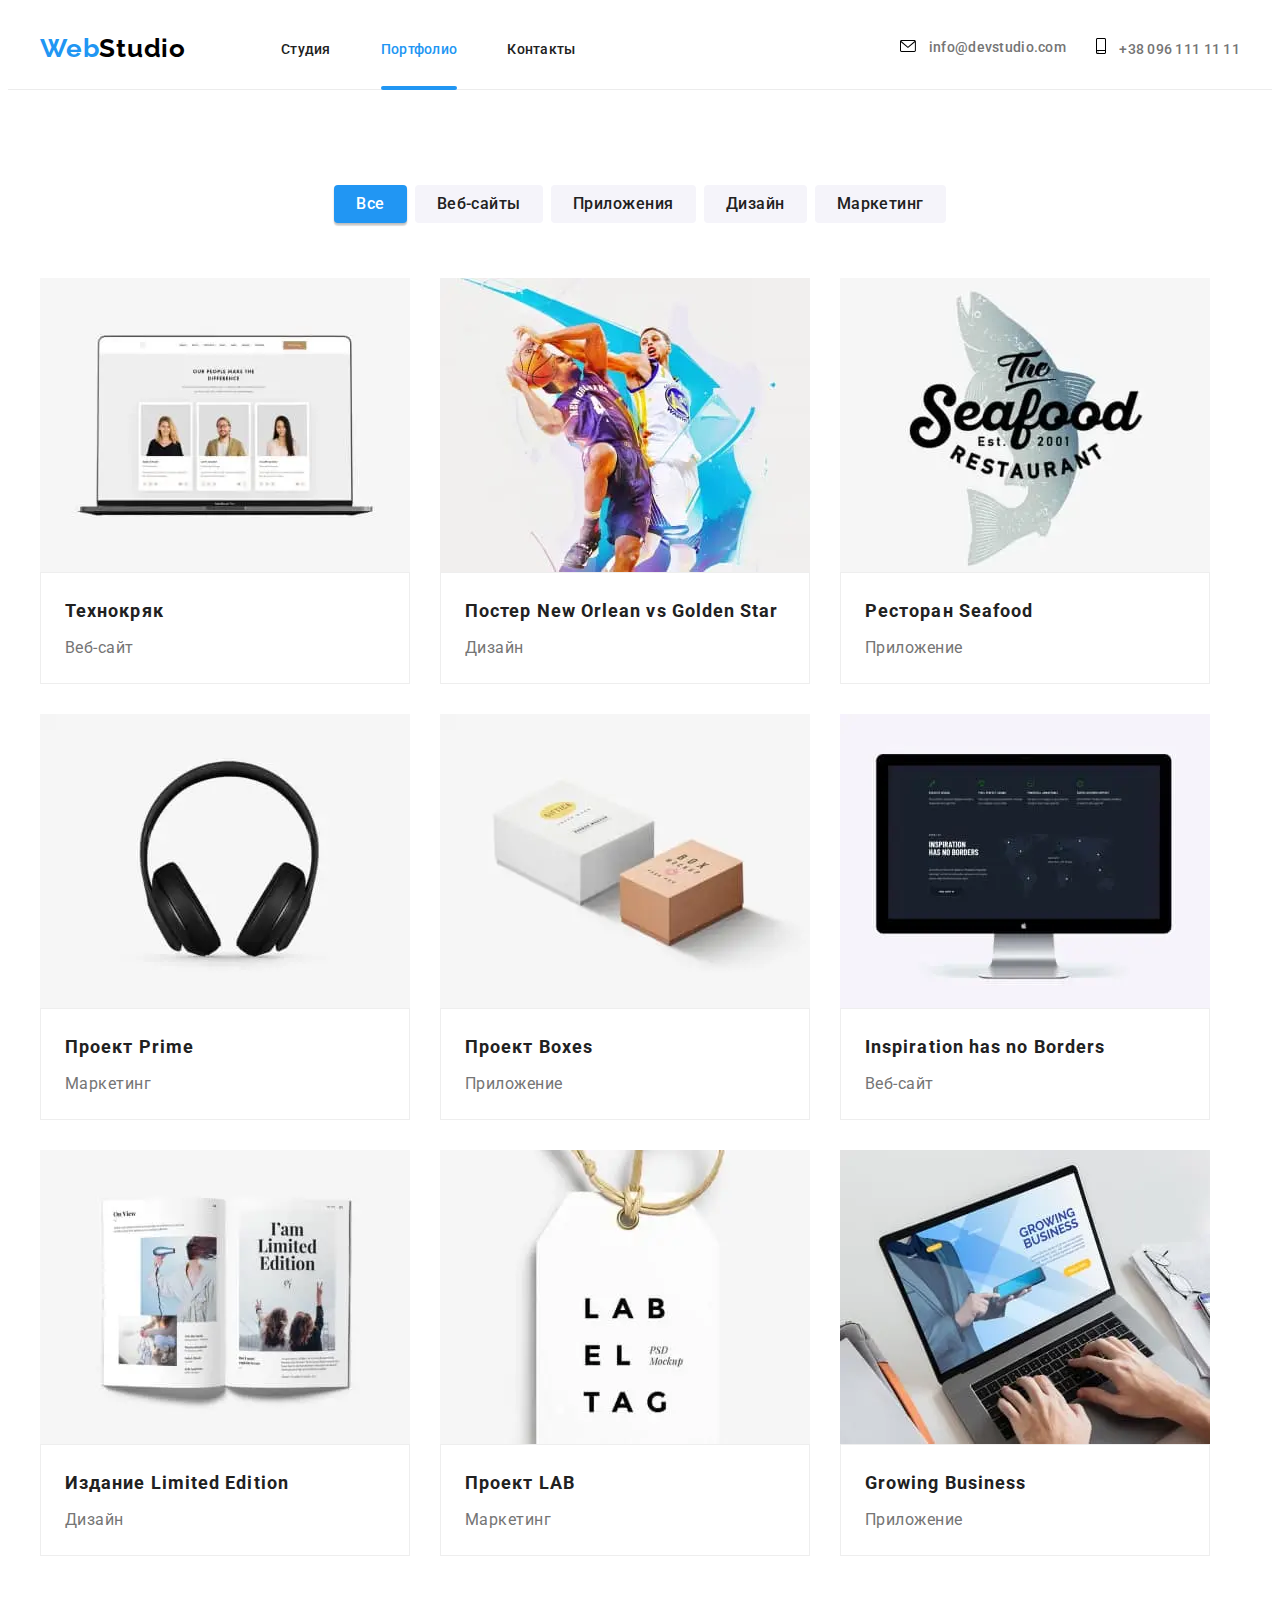
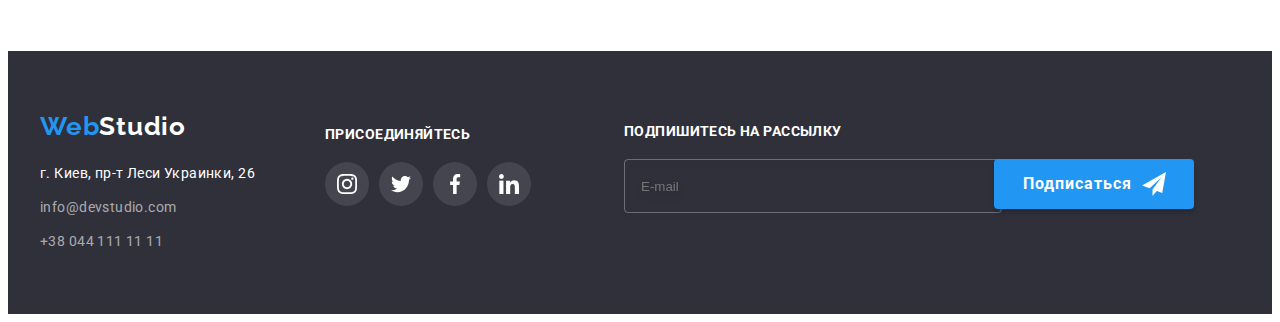
==== commit 764ddb82: "14-53" ====
--- a/portfolio.html
+++ b/portfolio.html
@@ -47,7 +47,7 @@
     </button>
     </div>
     <div class="container mobile-menu" data-menu>
-      <div class=" mobile-menu__container">
+      <div class="mobile-menu__container">
         <button type="button" class="mobile-menu__close-btn" data-menu-close>
           <svg class="mobile-menu__close-icon" width="40" height="40">
             <use href="./images/svg/sprite.svg#close-icon-menu"></use>
@@ -92,11 +92,11 @@
     </div>
     </header>
     <main>
-   <!-- <section class="sections">
+   <section class="sections">
      <div class="container">
       <ul class="list list-portfolio">
         <li class="btn-list-portfolio">
-         <button class="portfolio-btn" type="button">Все</button>
+         <button class="portfolio-btn active-btn-pf" type="button">Все</button>
         </li>
         <li class="btn-list-portfolio">
          <button class="portfolio-btn" type="button">Веб-сайты</button>
@@ -117,7 +117,40 @@
         <li class="portfolio-group">
           <a class="portfolio-group-link link" href="">
             <div class="portfolio-group-img-link">
-              <img src="./images/portfolio/web.jpg" alt="Веб-сайт" width="370" height="294">
+              <picture>
+                <source
+                srcset="./images/portfolio/web-desktop.webp 1x, ./images/portfolio/web-desktop@2x.webp 2x" 
+                media="(min-width: 1200px)"
+                type="image/webp"
+                />
+                <source
+                    srcset="./images/portfolio/web-desktop.jpg 1x, ./images/portfolio/web-desktop@2x.jpg 2x" 
+                    media="(min-width: 1200px)"
+                />
+                <source
+                srcset="./images/portfolio/web-tablet.webp 1x, ./images/portfolio/web-tablet@2x.webp 2x" 
+                media="(min-width: 768px)"
+                type="image/webp"
+                />
+                <source 
+                    srcset="./images/portfolio/web-tablet.jpg 1x, ./images/portfolio/web-tablet@2x.jpg 2x"
+                    media="(min-width: 768px)" 
+                />
+                <source
+                srcset="./images/portfolio/web-mobile.webp 1x, ./images/portfolio/web-mobile@2x.webp 2x" 
+                media="(max-width: 767px)"
+                type="image/webp"
+                />
+                <source 
+                    srcset="./images/portfolio/web-mobile.jpg 1x, ./images/portfolio/web-mobile@2x.jpg 2x" 
+                    media="(max-width: 767px)" 
+                />
+                    <img 
+                    class="portfolio-group-img"
+                    src="./images/portfolio/web-desktop.jpg" 
+                    alt="Веб-сайт"
+                    />
+            </picture>
               <p class="overlay">
                 Ресурс предлагает комплексные предложения с разным уровнем функционала и сервисов. Все это позволит посетителю получить исчерпывающие сведения о компании или частном лице.
               </p>
@@ -131,7 +164,40 @@
         <li class="portfolio-group">
           <a class="portfolio-group-link link" href="">
             <div class="portfolio-group-img-link">
-              <img src="./images/portfolio/design.jpg" alt="Постер New Orlean vs Golden Star" width="370" height="294">
+              <picture>
+              <source
+              srcset="./images/portfolio/design-desktop.webp 1x, ./images/portfolio/design-desktop@2x.webp 2x" 
+              media="(min-width: 1200px)"
+              type="image/webp"
+              />
+              <source
+                  srcset="./images/portfolio/design-desktop.jpg 1x, ./images/portfolio/design-desktop@2x.jpg 2x" 
+                  media="(min-width: 1200px)"
+              />
+              <source
+              srcset="./images/portfolio/design-tablet.webp 1x, ./images/portfolio/design-tablet@2x.webp 2x" 
+              media="(min-width: 768px)"
+              type="image/webp"
+              />
+              <source 
+                  srcset="./images/portfolio/design-tablet.jpg 1x, ./images/portfolio/design-tablet@2x.jpg 2x"
+                  media="(min-width: 768px)" 
+              />
+              <source
+              srcset="./images/portfolio/design-mobile.webp 1x, ./images/portfolio/design-mobile@2x.webp 2x" 
+              media="(max-width: 767px)"
+              type="image/webp"
+              />
+              <source 
+                  srcset="./images/portfolio/design-mobile.jpg 1x, ./images/portfolio/design-mobile@2x.jpg 2x" 
+                  media="(max-width: 767px)" 
+              />
+                  <img 
+                  class="portfolio-group-img"
+                  src="./images/portfolio/design-desktop.jpg" 
+                  alt="Постер New Orlean vs Golden Star"
+                  />
+          </picture>
               <p class="overlay">
                 Ресурс предлагает комплексные предложения с разным уровнем функционала и сервисов. Все это позволит посетителю получить исчерпывающие сведения о компании или частном лице.
               </p>
@@ -145,7 +211,40 @@
         <li class="portfolio-group">
           <a class="portfolio-group-link link" href="">
             <div class="portfolio-group-img-link">
-              <img src="./images/portfolio/seafood.jpg" alt="Seafood" width="370" height="294">
+              <picture>
+                <source
+                srcset="./images/portfolio/seafood-desktop.webp 1x, ./images/portfolio/seafood-desktop@2x.webp 2x" 
+                media="(min-width: 1200px)"
+                type="image/webp"
+                />
+                <source
+                    srcset="./images/portfolio/seafood-desktop.jpg 1x, ./images/portfolio/seafood-desktop@2x.jpg 2x" 
+                    media="(min-width: 1200px)"
+                />
+                <source
+                srcset="./images/portfolio/seafood-tablet.webp 1x, ./images/portfolio/seafood-tablet@2x.webp 2x" 
+                media="(min-width: 768px)"
+                type="image/webp"
+                />
+                <source 
+                    srcset="./images/portfolio/seafood-tablet.jpg 1x, ./images/portfolio/seafood-tablet@2x.jpg 2x"
+                    media="(min-width: 768px)" 
+                />
+                <source
+                srcset="./images/portfolio/seafood-mobile.webp 1x, ./images/portfolio/seafood-mobile@2x.webp 2x" 
+                media="(max-width: 767px)"
+                type="image/webp"
+                />
+                <source 
+                    srcset="./images/portfolio/seafood-mobile.jpg 1x, ./images/portfolio/seafood-mobile@2x.jpg 2x" 
+                    media="(max-width: 767px)" 
+                />
+                    <img 
+                    class="portfolio-group-img"
+                    src="./images/portfolio/seafood-desktop.jpg" 
+                    alt="Seafood"
+                    />
+            </picture>
               <p class="overlay">
                 Ресурс предлагает комплексные предложения с разным уровнем функционала и сервисов. Все это позволит посетителю получить исчерпывающие сведения о компании или частном лице.
               </p>
@@ -159,7 +258,40 @@
         <li class="portfolio-group">
           <a class="portfolio-group-link link" href="">
             <div class="portfolio-group-img-link">
-              <img src="./images/portfolio/prime.jpg" alt="Наушники" width="370" height="294">
+              <picture>
+                <source
+                srcset="./images/portfolio/prime-desktop.webp 1x, ./images/portfolio/prime-desktop@2x.webp 2x" 
+                media="(min-width: 1200px)"
+                type="image/webp"
+                />
+                <source
+                    srcset="./images/portfolio/prime-desktop.jpg 1x, ./images/portfolio/prime-desktop@2x.jpg 2x" 
+                    media="(min-width: 1200px)"
+                />
+                <source
+                srcset="./images/portfolio/prime-tablet.webp 1x, ./images/portfolio/prime-tablet@2x.webp 2x" 
+                media="(min-width: 768px)"
+                type="image/webp"
+                />
+                <source 
+                    srcset="./images/portfolio/prime-tablet.jpg 1x, ./images/portfolio/prime-tablet@2x.jpg 2x"
+                    media="(min-width: 768px)" 
+                />
+                <source
+                srcset="./images/portfolio/prime-mobile.webp 1x, ./images/portfolio/prime-mobile@2x.webp 2x" 
+                media="(max-width: 767px)"
+                type="image/webp"
+                />
+                <source 
+                    srcset="./images/portfolio/prime-mobile.jpg 1x, ./images/portfolio/prime-mobile@2x.jpg 2x" 
+                    media="(max-width: 767px)" 
+                />
+                    <img 
+                    class="portfolio-group-img"
+                    src="./images/portfolio/prime-desktop.jpg" 
+                    alt="Наушники"
+                    />
+            </picture>
               <p class="overlay">
                 Ресурс предлагает комплексные предложения с разным уровнем функционала и сервисов. Все это позволит посетителю получить исчерпывающие сведения о компании или частном лице.
               </p>
@@ -173,7 +305,40 @@
         <li class="portfolio-group">
           <a class="portfolio-group-link link" href="">
             <div class="portfolio-group-img-link">
-              <img src="./images/portfolio/boxes.jpg" alt="Коробки" width="370" height="294">
+              <picture>
+                <source
+                srcset="./images/portfolio/boxes-desktop.webp 1x, ./images/portfolio/boxes-desktop@2x.webp 2x" 
+                media="(min-width: 1200px)"
+                type="image/webp"
+                />
+                <source
+                    srcset="./images/portfolio/boxes-desktop.jpg 1x, ./images/portfolio/boxes-desktop@2x.jpg 2x" 
+                    media="(min-width: 1200px)"
+                />
+                <source
+                srcset="./images/portfolio/boxes-tablet.webp 1x, ./images/portfolio/boxes-tablet@2x.webp 2x" 
+                media="(min-width: 768px)"
+                type="image/webp"
+                />
+                <source 
+                    srcset="./images/portfolio/boxes-tablet.jpg 1x, ./images/portfolio/boxes-tablet@2x.jpg 2x"
+                    media="(min-width: 768px)" 
+                />
+                <source
+                srcset="./images/portfolio/boxes-mobile.webp 1x, ./images/portfolio/boxes-mobile@2x.webp 2x" 
+                media="(max-width: 767px)"
+                type="image/webp"
+                />
+                <source 
+                    srcset="./images/portfolio/boxes-mobile.jpg 1x, ./images/portfolio/boxes-mobile@2x.jpg 2x" 
+                    media="(max-width: 767px)" 
+                />
+                    <img 
+                    class="portfolio-group-img"
+                    src="./images/portfolio/boxes-desktop.jpg" 
+                    alt="Коробки"
+                    />
+            </picture>
               <p class="overlay">
               Ресурс предлагает комплексные предложения с разным уровнем функционала и сервисов. Все это позволит посетителю получить исчерпывающие сведения о компании или частном лице.
               </p>
@@ -187,7 +352,40 @@
         <li class="portfolio-group">
           <a class="portfolio-group-link link" href="">
             <div class="portfolio-group-img-link">
-              <img src="./images/portfolio/inspiration.jpg" alt="Монитор" width="370" height="294">
+              <picture>
+                <source
+                srcset="./images/portfolio/inspiration-desktop.webp 1x, ./images/portfolio/inspiration-desktop@2x.webp 2x" 
+                media="(min-width: 1200px)"
+                type="image/webp"
+                />
+                <source
+                    srcset="./images/portfolio/inspiration-desktop.jpg 1x, ./images/portfolio/inspiration-desktop@2x.jpg 2x" 
+                    media="(min-width: 1200px)"
+                />
+                <source
+                srcset="./images/portfolio/inspiration-tablet.webp 1x, ./images/portfolio/inspiration-tablet@2x.webp 2x" 
+                media="(min-width: 768px)"
+                type="image/webp"
+                />
+                <source 
+                    srcset="./images/portfolio/inspiration-tablet.jpg 1x, ./images/portfolio/inspiration-tablet@2x.jpg 2x"
+                    media="(min-width: 768px)" 
+                />
+                <source
+                srcset="./images/portfolio/inspiration-mobile.webp 1x, ./images/portfolio/inspiration-mobile@2x.webp 2x" 
+                media="(max-width: 767px)"
+                type="image/webp"
+                />
+                <source 
+                    srcset="./images/portfolio/inspiration-mobile.jpg 1x, ./images/portfolio/inspiration-mobile@2x.jpg 2x" 
+                    media="(max-width: 767px)" 
+                />
+                    <img 
+                    class="portfolio-group-img"
+                    src="./images/portfolio/inspiration-desktop.jpg" 
+                    alt="Монитор"
+                    />
+            </picture>
               <p class="overlay">
                 Ресурс предлагает комплексные предложения с разным уровнем функционала и сервисов. Все это позволит посетителю получить исчерпывающие сведения о компании или частном лице.
               </p>
@@ -201,7 +399,40 @@
         <li class="portfolio-group">
           <a class="portfolio-group-link link" href="">
             <div class="portfolio-group-img-link">
-              <img src="./images/portfolio/limited.jpg" alt="Журнал" width="370" height="294">
+              <picture>
+                <source
+                srcset="./images/portfolio/limited-desktop.webp 1x, ./images/portfolio/limited-desktop@2x.webp 2x" 
+                media="(min-width: 1200px)"
+                type="image/webp"
+                />
+                <source
+                    srcset="./images/portfolio/limited-desktop.jpg 1x, ./images/portfolio/limited-desktop@2x.jpg 2x" 
+                    media="(min-width: 1200px)"
+                />
+                <source
+                srcset="./images/portfolio/limited-tablet.webp 1x, ./images/portfolio/limited-tablet@2x.webp 2x" 
+                media="(min-width: 768px)"
+                type="image/webp"
+                />
+                <source 
+                    srcset="./images/portfolio/limited-tablet.jpg 1x, ./images/portfolio/limited-tablet@2x.jpg 2x"
+                    media="(min-width: 768px)" 
+                />
+                <source
+                srcset="./images/portfolio/limited-mobile.webp 1x, ./images/portfolio/limited-mobile@2x.webp 2x" 
+                media="(max-width: 767px)"
+                type="image/webp"
+                />
+                <source 
+                    srcset="./images/portfolio/limited-mobile.jpg 1x, ./images/portfolio/limited-mobile@2x.jpg 2x" 
+                    media="(max-width: 767px)" 
+                />
+                    <img 
+                    class="portfolio-group-img"
+                    src="./images/portfolio/limited-desktop.jpg" 
+                    alt="Журнал"
+                    />
+            </picture>
               <p class="overlay">
                 Ресурс предлагает комплексные предложения с разным уровнем функционала и сервисов. Все это позволит посетителю получить исчерпывающие сведения о компании или частном лице.
               </p>
@@ -215,7 +446,40 @@
         <li class="portfolio-group">
           <a class="portfolio-group-link link" href="">
             <div class="portfolio-group-img-link">
-              <img src="./images/portfolio/lab.jpg" alt="Проект" width="370" height="294">
+              <picture>
+                <source
+                srcset="./images/portfolio/lab-desktop.webp 1x, ./images/portfolio/lab-desktop@2x.webp 2x" 
+                media="(min-width: 1200px)"
+                type="image/webp"
+                />
+                <source
+                    srcset="./images/portfolio/lab-desktop.jpg 1x, ./images/portfolio/lab-desktop@2x.jpg 2x" 
+                    media="(min-width: 1200px)"
+                />
+                <source
+                srcset="./images/portfolio/lab-tablet.webp 1x, ./images/portfolio/lab-tablet@2x.webp 2x" 
+                media="(min-width: 768px)"
+                type="image/webp"
+                />
+                <source 
+                    srcset="./images/portfolio/lab-tablet.jpg 1x, ./images/portfolio/lab-tablet@2x.jpg 2x"
+                    media="(min-width: 768px)" 
+                />
+                <source
+                srcset="./images/portfolio/lab-mobile.webp 1x, ./images/portfolio/lab-mobile@2x.webp 2x" 
+                media="(max-width: 767px)"
+                type="image/webp"
+                />
+                <source 
+                    srcset="./images/portfolio/lab-mobile.jpg 1x, ./images/portfolio/lab-mobile@2x.jpg 2x" 
+                    media="(max-width: 767px)" 
+                />
+                    <img 
+                    class="portfolio-group-img"
+                    src="./images/portfolio/lab-desktop.jpg" 
+                    alt="Проект"
+                    />
+            </picture>
               <p class="overlay">
                 Ресурс предлагает комплексные предложения с разным уровнем функционала и сервисов. Все это позволит посетителю получить исчерпывающие сведения о компании или частном лице.
               </p>
@@ -229,7 +493,40 @@
         <li class="portfolio-group">
           <a class="portfolio-group-link link" href="">
             <div class="portfolio-group-img-link">
-              <img src="./images/portfolio/business.jpg" alt="Growing Business" width="370" height="294">
+              <picture>
+                <source
+                srcset="./images/portfolio/business-desktop.webp 1x, ./images/portfolio/business-desktop@2x.webp 2x" 
+                media="(min-width: 1200px)"
+                type="image/webp"
+                />
+                <source
+                    srcset="./images/portfolio/business-desktop.jpg 1x, ./images/portfolio/business-desktop@2x.jpg 2x" 
+                    media="(min-width: 1200px)"
+                />
+                <source
+                srcset="./images/portfolio/business-tablet.webp 1x, ./images/portfolio/business-tablet@2x.webp 2x" 
+                media="(min-width: 768px)"
+                type="image/webp"
+                />
+                <source 
+                    srcset="./images/portfolio/business-tablet.jpg 1x, ./images/portfolio/business-tablet@2x.jpg 2x"
+                    media="(min-width: 768px)" 
+                />
+                <source
+                srcset="./images/portfolio/business-mobile.webp 1x, ./images/portfolio/business-mobile@2x.webp 2x" 
+                media="(max-width: 767px)"
+                type="image/webp"
+                />
+                <source 
+                    srcset="./images/portfolio/business-mobile.jpg 1x, ./images/portfolio/business-mobile@2x.jpg 2x" 
+                    media="(max-width: 767px)" 
+                />
+                    <img 
+                    class="portfolio-group-img"
+                    src="./images/portfolio/business-desktop.jpg" 
+                    alt="Growing Business"
+                    />
+            </picture>
               <p class="overlay">
                 Ресурс предлагает комплексные предложения с разным уровнем функционала и сервисов. Все это позволит посетителю получить исчерпывающие сведения о компании или частном лице.
               </p>
@@ -242,13 +539,13 @@
         </li>
       </ul>  
      </div>
-   </section> -->
+   </section> 
     </main>
-    <!-- <footer class="footer">
+    <footer class="footer">
       <div class="footer-container container">
-        <div>
+        <div class="footer-container__contacts">
             <a class="logo link" href="" lang="en">Web<span class="logo-studio-footer">Studio</span></a>
-            <address>
+            <address class="footer-container__address">
                 <ul class="list">
                     <li class="map-list">
                         <a class="address-map link" href="https://goo.gl/maps/ZxELNricPK3WxZS16" target="_blank">г. Киев, пр-т Леси Украинки, 26</a>
@@ -298,7 +595,7 @@
         <div class="footer-join-subscribe">
           <p class="footer-join-label">Подпишитесь на рассылку</p>
           <form class="footer-join-form">
-              <label>
+              <label class="footer-join-label">
                   <input name="footer-join" class="footer-join-input" type="text" placeholder="E-mail" required>
               </label>
           <button type="submit" class="footer-join-btn">Подписаться
@@ -308,8 +605,8 @@
           </button>
           </form>
       </div>
-    </div>  -->
+    </div> 
   </footer>
   <script src="./js/menu.js"></script>
 </body>
-</html>
+</html>--- a/css/main.min.css
+++ b/css/main.min.css
@@ -1,2 +1,2 @@
-:root{--primary-font-family: "Roboto", sans-serif;--secondary-font-family:"Raleway", sans-serif;--accent-color:#2196F3;--hover-focus-btn-color:#188CE8;--main-font-color: #212121;--secondary-font-color: #757575;--main-background-color: #FFFFFF;--hero-footer-background-color: #2F303A;--team-background-color: #F5F4FA;--logo-studio-header-color: #000000}.visually-hidden{position:absolute;width:1px;height:1px;margin:-1px;border:0;padding:0;white-space:nowrap;clip-path:inset(100%);clip:rect(0 0 0 0);overflow:hidden}.body{font-family:var(--primary-font-family);background:var(--main-background-color);overflow:auto}h1,h2,h3,h4,h5,h6,p{margin-top:0;margin-bottom:0}ul,ol{margin-top:0;margin-bottom:0;padding-left:0}img{display:block;max-width:100%;height:auto}.list{list-style:none}.link{text-decoration:none;color:none}.sections{padding-top:95px;padding-bottom:95px}.container{padding-left:15px;padding-right:15px}@media screen and (min-width: 480px){.container{width:480px;margin-left:auto;margin-right:auto}}@media screen and (min-width: 768px){.container{width:768px}}@media screen and (min-width: 1200px){.container{width:1200px}}.modal-btn{min-width:200px;padding:10px 30px;font-family:inherit;font-weight:700;font-size:16px;line-height:1.87;letter-spacing:0.06em;background-color:var(--accent-color);color:var(--main-background-color);cursor:pointer;margin-top:30px;border:1px;border-radius:4px;box-shadow:0px 4px 4px rgba(0,0,0,0.15);transition:background-color 250ms cubic-bezier(0.4, 0, 0.2, 1)}.modal-btn:hover,.modal-btn:focus{background-color:var(--hover-focus-btn-color)}.logo{font-family:var(--secondary-font-family);font-weight:700;font-size:24px;line-height:1.17;letter-spacing:0.03em;color:var(--accent-color)}.logo__studio-header{color:var(--logo-studio-header-color)}@media screen and (min-width: 1200px){.logo{font-size:26px;line-height:1.19}}.services-title,.team-title{font-weight:700;font-size:36px;line-height:1.17;text-align:center;letter-spacing:0.03em;color:var(--main-font-color);margin-bottom:50px}.modal{position:absolute;top:50%;left:50%;transform:translate(-50%, -50%);width:450px;background-color:#fff;box-shadow:0px 1px 3px rgba(0,0,0,0.12),0px 1px 1px rgba(0,0,0,0.14),0px 2px 1px rgba(0,0,0,0.2);border-radius:4px;padding:40px}.contact-form-title{display:block;font-family:var(--primary-font-family);font-weight:700;font-size:20px;line-height:1.5;text-align:center;letter-spacing:0.03em;color:var(--main-font-color);width:370px}.backdrop{position:fixed;top:0;left:0;width:100vw;height:100vh;background-color:rgba(0,0,0,0.2);transition:opacity 500ms cubic-bezier(0.4, 0, 0.2, 1),visibility 500ms cubic-bezier(0.4, 0, 0.2, 1),pointer-events 500ms cubic-bezier(0.4, 0, 0.2, 1)}.backdrop.is-hidden{opacity:0;visibility:hidden;pointer-events:none}.modal-close-button{position:absolute;top:8px;right:8px;width:30px;height:30px;display:flex;align-items:center;justify-content:center;border-radius:50%;border:1px solid rgba(0,0,0,0.1);background-color:transparent;padding:0;cursor:pointer}.modal-close-button:hover{fill:var(--accent-color)}.modal-close-button:focus{outline:none;border-color:var(--accent-color);fill:var(--accent-color)}.contact-form-field{display:block;margin-top:10px}.contact-form-label{font-family:var(--primary-font-family);font-weight:400;font-size:12px;line-height:1,17;letter-spacing:0.01em;color:var(--secondary-font-color)}.contact-form-input-wrapper{display:block;margin-top:4px;position:relative}.contact-form-input{width:100%;height:40px;padding-left:42px;border:1px solid rgba(33,33,33,0.2);border-radius:4px;transition:border-color 250ms cubic-bezier(0.4, 0, 0.2, 1)}.contact-form-input:focus{outline:none;border-color:var(--accent-color)}.contact-form-input-svg{display:block;position:absolute;top:50%;left:12px;transform:translateY(-50%);transition:fill 250ms cubic-bezier(0.4, 0, 0.2, 1)}.contact-form-input:focus+.contact-form-input-svg{fill:var(--accent-color)}.contact-form-message{width:100%;height:120px;margin-top:4px;padding:12px 16px;border:1px solid rgba(33,33,33,0.2);border-radius:4px;resize:none;transition:border-color 250ms cubic-bezier(0.4, 0, 0.2, 1)}.contact-form-message::placeholder{font-family:var(--primary-font-family);font-weight:400;font-size:12px;line-height:1.17;letter-spacing:0.01em;color:rgba(117,117,117,0.5)}.contact-form-message:focus{outline:none;border-color:var(--accent-color)}.contact-form-checkbox-wrapper{margin-bottom:30px}.contact-form-checkbox-label{display:flex;justify-content:center;align-items:center;margin-top:20px;font-weight:400;font-size:12px;line-height:1,17;letter-spacing:0.03em;color:var(--secondary-font-color)}.contact-form-checkbox-label::before{display:inline-block;content:"";width:16px;height:15px;margin-right:8px;border:2px solid #212121;box-shadow:0px 1px 3px rgba(0,0,0,0.12),0px 1px 1px rgba(0,0,0,0.14),0px 2px 1px rgba(0,0,0,0.2);border-radius:4px;cursor:pointer}.contact-form-checkbox:focus+.contact-form-checkbox-label::before{outline:1px solid rgba(0,0,255,0.5)}.contact-form-checkbox:checked+.contact-form-checkbox-label::before{background-image:url(../images/tick.png);background-color:var(--accent-color);background-repeat:no-repeat;background-position:50% 50%;border:0px}.contact-form-checkbox-link{color:var(--accent-color)}.contact-form-btn{display:block;margin:0 auto;min-width:200px;height:50px;background-color:var(--accent-color);color:#FFFFFF;box-shadow:0px 4px 4px rgba(0,0,0,0.15);border-radius:4px;cursor:pointer;transition:background-color 250ms cubic-bezier(0.4, 0, 0.2, 1);border:0}.contact-form-btn:hover,.contact-form-btn:focus{background-color:var(--hover-focus-btn-color)}@media screen and (min-width: 1200px){.modal{width:528px;height:580px}.contact-form-title{line-height:1.15;width:auto}.contact-form-checkbox-label{font-size:14px;line-height:1,71}}.header{position:relative;padding-top:10px;padding-bottom:10px}.header-container{position:relative;display:flex;align-items:center}@media screen and (max-width: 767px){.nav-info{display:none}.navigation{display:none}.header-container{justify-content:space-between}.burger-button{background-color:transparent;border:none;padding:0;line-height:0}.burger-button:hover,.burger-button:focus{fill:var(--accent-color)}.mobile-menu{position:absolute;top:0;left:0;width:100vw;height:100vh;overflow:auto;background-color:#FFFFFF;box-shadow:0px 4px 8px rgba(0,0,0,0.04),0px 2px 4px rgba(0,0,0,0.08),0px 1px 3px rgba(0,0,0,0.16);opacity:0;visibility:hidden;pointer-events:none;transition:opacity 250ms linear, visibility 250ms linear}.mobile-menu.is-open{opacity:1;visibility:visible;pointer-events:auto}.mobile-menu__close-btn{position:absolute;top:10px;right:15px;background-color:transparent;border:none;padding:0;line-height:0}.mobile-menu__close-btn:hover,.mobile-menu__close-btn:focus{fill:var(--accent-color)}.mobile-menu__container{position:relative;padding-top:48px;padding-left:40px;width:100vw;height:100vh}.mobile-menu__item:not(:last-child){margin-bottom:32px}.mobile-menu__link{font-weight:500;font-size:40px;line-height:1.175;letter-spacing:0.02em;color:var(--main-font-color)}.mobile-menu__active-page{color:var(--accent-color)}.mobile-menu__link-network{display:block;position:absolute;bottom:48px;left:40px}.mobile-menu__link-tel{font-weight:500;font-size:34px;line-height:1.17;letter-spacing:0.02em;color:var(--accent-color)}.mobile-menu-mail-item{margin-top:32px}.mobile-menu__link-mail{font-weight:500;font-size:24px;line-height:1.17;letter-spacing:0.02em;color:var(--secondary-font-color)}.mobile-menu__list-link{display:flex;margin-top:64px}.mobile-menu__network{display:list-item;font-weight:500;font-size:18px;line-height:1.22;letter-spacing:0.02em;color:var(--accent-color)}.mobile-menu__list-network{display:flex}.mobile-menu__list-network:not(:last-child){margin-right:10px}.mobile-menu__list-network:not(:first-child)::before{width:0px;height:22px;content:'';border:1px solid rgba(33,33,33,0.2);margin-right:10px}}@media screen and (min-width: 768px){.burger-button{display:none}.mobile-menu{display:none}.header{padding-top:26px;padding-bottom:26px}.navigation{margin-left:88px}.nav-list{display:flex;align-items:center}.nav-list__item{position:relative}.nav-list__item:not(:first-child){margin-left:50px}.nav-list__link{font-weight:500;font-size:14px;line-height:1.14;letter-spacing:0.02em;color:var(--main-font-color)}.nav-list__link::after{display:none;width:100%;height:4px;content:'';border-radius:4px;margin-top:28px;background-color:var(--accent-color)}.nav-list__link:hover,.nav-list__link:focus{color:var(--accent-color)}.nav-list__link:hover::after,.nav-list__link:focus::after{display:flex;position:absolute}.active-page{color:var(--accent-color)}.active-page::after{display:flex;width:100%;height:4px;content:'';border-radius:4px;margin-top:28px;background-color:var(--accent-color);position:absolute}.nav-info{position:absolute;top:auto;right:15px;font-weight:500;font-size:12px;line-height:1.17;letter-spacing:0.02em}.nav-info__maill,.nav-info__tel{display:block;color:var(--secondary-font-color)}.nav-info__maill-svg{margin-right:8px;width:14px;height:10px}.nav-info__tel-svg{margin-right:8px;width:10px;height:14px}}@media screen and (min-width: 1200px){.navigation{margin-left:95px}.header{padding-top:25px;padding-bottom:25px;border-bottom:1px solid #ECECEC}.nav-list__link{transition:color 250ms cubic-bezier(0.4, 0, 0.2, 1)}.nav-info{display:flex;align-items:center;justify-content:center;font-size:14px;line-height:1.14}.nav-info__maill,.nav-info__tel{transition:color 250ms cubic-bezier(0.4, 0, 0.2, 1),fill 250ms cubic-bezier(0.4, 0, 0.2, 1)}.nav-info__maill:hover,.nav-info__maill:focus,.nav-info__tel:hover,.nav-info__tel:focus{color:var(--accent-color);fill:var(--accent-color)}.nav-info__maill-svg{margin-right:10px;width:16px;height:12px}.nav-info__tel-svg{margin-right:10px;width:10px;height:16px}.nav-info__tel{margin-left:30px}}.hero-title{font-weight:900;font-size:26px;line-height:1.62;text-align:center;letter-spacing:0.06em;text-transform:uppercase;color:var(--main-background-color)}.hero-section{background-color:var(--hero-footer-background-color);height:400px}.hero-container{display:flex;flex-direction:column;align-items:center;justify-content:center}.hero-section{display:flex}@media screen and (min-width: 1200px){.hero-section{background-color:var(--hero-footer-background-color);background-image:linear-gradient(rgba(47,48,58,0.4), rgba(47,48,58,0.4)),url(../images/bg/bg-hero.jpg);background-size:cover;height:600px;flex-grow:1}.hero-title{font-weight:900;font-size:44px;line-height:1.36;text-align:center;letter-spacing:0.06em;text-transform:uppercase;color:var(--main-background-color)}}.about-container{padding-top:60px}.about-container__list{display:block;align-items:center;justify-content:center}.about-container__list:not(:first-child){padding-top:30px}.about-container__icon{display:flex;align-items:center;justify-content:center;height:120px;background-color:var(--team-background-color);border-radius:4px}.about-container__title{padding-top:30px;font-weight:700;font-size:14px;line-height:1.14;letter-spacing:0.03em;text-align:center;text-transform:uppercase;color:var(--main-font-color)}.about-container__description{font-size:14px;line-height:1.71;letter-spacing:0.03em;color:var(--secondary-font-color);margin-top:10px}.description-indent{display:none}.services-list{display:flex;justify-content:space-between}.services-list__item{position:relative}.services-list__description{position:absolute;bottom:0;left:0;width:100%;padding-top:27px;padding-bottom:27px;color:#FFFFFF;font-family:var(--primary-font-family);font-weight:700;font-size:14px;line-height:1.14;text-align:center;letter-spacing:0.03em;text-transform:uppercase;background-color:rgba(47,48,58,0.8)}.team{background:var(--team-background-color)}.team-list{display:flex;margin-left:-30px}.team-list__card{margin-left:30px;box-shadow:0px 1px 3px rgba(0,0,0,0.12),0px 1px 1px rgba(0,0,0,0.14),0px 2px 1px rgba(0,0,0,0.2);border-radius:0px 0px 4px 4px}.team-list__description{padding-top:30px;padding-bottom:30px;background-color:var(--main-background-color)}.team-list__name{margin-bottom:10px;font-weight:500;font-size:16px;line-height:1.19;text-align:center;letter-spacing:0.03em;color:var(--main-font-color)}.team-list__profession{font-size:16px;line-height:1.19;text-align:center;letter-spacing:0.03em;color:var(--secondary-font-color)}.team-networks{display:flex;justify-content:center;align-items:center;margin-top:16px}.team-networks__link{display:flex;justify-content:center;align-items:center;width:44px;height:44px;border-radius:50%;background-color:var(--main-background-color);fill:#AFB1B8;transition:fill 250ms cubic-bezier(0.4, 0, 0.2, 1),background-color 250ms cubic-bezier(0.4, 0, 0.2, 1)}.team-networks__link:hover,.team-networks__link:focus{fill:var(--main-background-color);background-color:var(--accent-color)}.team-networks__list:not(:first-child){margin-left:10px}.customers-list{display:flex;justify-content:space-between}.customers-link{display:flex;justify-content:center;align-items:center;border:1px solid #AFB1B8;width:170px;height:92px;border-radius:4px;fill:#AFB1B8;transition:fill 250ms cubic-bezier(0.4, 0, 0.2, 1)}.customers-link:hover,.customers-link:focus{fill:var(--accent-color)}.customers-card{flex-basis:calc((100% - 150px) /6)}.footer{padding-top:60px;padding-bottom:60px;background:var(--hero-footer-background-color)}.footer-container{display:flex}.footer-join{margin-top:12px;margin-left:70px}.footer-join-title{font-family:var(--primary-font-family);font-weight:700;font-size:14px;line-height:1,14;letter-spacing:0.03em;text-transform:uppercase;color:var(--main-background-color)}.footer-join-list{display:flex;justify-content:center;align-items:center;margin-top:20px}.footer-join-list-link{display:flex;justify-content:center;align-items:center;width:44px;height:44px;border-radius:50%;background-color:rgba(255,255,255,0.1);fill:var(--main-background-color);transition:background-color 250ms cubic-bezier(0.4, 0, 0.2, 1)}.footer-join-list-link:hover,.footer-join-list-link:focus{background-color:var(--accent-color)}.footer-join-list-item:not(:first-child){margin-left:10px}.map-list{margin-top:20px}.maill-list,.phone-list{margin-top:10px}.logo-studio-footer{color:var(--main-background-color)}.address-map{font-style:normal;font-size:14px;line-height:1.71;letter-spacing:0.03em;color:var(--main-background-color)}.address-maill,.address-phone{font-style:normal;font-size:14px;line-height:1.71;letter-spacing:0.03em;color:rgba(255,255,255,0.6)}.footer-join-subscribe{margin-left:93px;margin-top:12px}.footer-join-label{font-family:var(--primary-font-family);font-weight:700;font-size:14px;line-height:1,14;letter-spacing:0.03em;text-transform:uppercase;color:#FFFFFF;margin-bottom:20px}.footer-join-input{width:358px;height:50px;border:1px solid rgba(255,255,255,0.3);filter:drop-shadow(0px 4px 4px rgba(0,0,0,0.15));border-radius:4px;padding-left:16px;color:#FFFFFF;background-color:transparent}.footer-join-form{display:flex;position:absolute;width:570px}.footer-join-btn{position:absolute;top:0;right:0;display:flex;align-items:center;text-align:center;min-width:200px;min-height:50px;background:var(--accent-color);box-shadow:0px 4px 4px rgba(0,0,0,0.15);border:0;border-radius:4px;padding:0px 0px 0px 29px;color:#FFFFFF;font-family:var(--primary-font-family);font-weight:700;font-size:16px;line-height:1.87;letter-spacing:0.06em;transition:background-color 250ms cubic-bezier(0.4, 0, 0.2, 1)}.footer-join-btn:hover,.footer-join-btn:focus{background-color:var(--accent-color)}.footer-join-btn-svg{display:block;position:absolute;top:50%;right:28px;transform:translateY(-50%);transition:fill 250ms cubic-bezier(0.4, 0, 0.2, 1)}.list-portfolio{display:flex;align-items:center;justify-content:center}.btn-list-portfolio:not(:last-child){margin-right:10px}.portfolio-btn{font-family:inherit;font-weight:500;font-size:16px;line-height:1.63;text-align:center;letter-spacing:0.03em;background-color:var(--team-background-color);color:var(--main-font-color);cursor:pointer;border:0px solid;border-radius:4px;padding:6px 20px;transition:color 250ms cubic-bezier(0.4, 0, 0.2, 1),background-color 250ms cubic-bezier(0.4, 0, 0.2, 1),box-shadow 250ms cubic-bezier(0.4, 0, 0.2, 1)}.portfolio-btn:hover,.portfolio-btn:focus{color:var(--main-background-color);background-color:var(--accent-color);box-shadow:0px 3px 1px rgba(0,0,0,0.1),0px 1px 2px rgba(0,0,0,0.08),0px 2px 2px rgba(0,0,0,0.12)}.portfolio{display:flex;flex-wrap:wrap;margin-left:-30px;margin-top:55px}.portfolio-group{margin-left:30px;background:var(--main-background-color);transition:box-shadow 250ms cubic-bezier(0.4, 0, 0.2, 1)}.portfolio-group:hover,.portfolio-group:focus{box-shadow:0px 1px 1px rgba(0,0,0,0.12),0px 4px 4px rgba(0,0,0,0.06),1px 4px 6px rgba(0,0,0,0.16)}.portfolio-group:not(:nth-child(-n+3)){margin-top:30px}.portfolio-border{padding-top:20px;padding-bottom:20px;padding-left:24px;border:1px solid #EEEEEE}.portfolio-title{font-weight:700;font-size:18px;line-height:2;letter-spacing:0.06em;color:var(--main-font-color)}.portfolio-description{padding-top:4px;font-size:16px;line-height:1.88;letter-spacing:0.03em;color:var(--secondary-font-color)}.portfolio-group-img-link{position:relative;overflow:hidden}.overlay{position:absolute;top:0;left:0;width:100%;height:100%;background-color:rgba(33,150,243,0.9);font-family:var(--primary-font-family);font-size:18px;line-height:1,56;letter-spacing:0.03em;color:#FFFFFF;padding:63px 24px 63px 24px;overflow:auto;transform:translateY(100%);transition:transform 250ms cubic-bezier(0.4, 0, 0.2, 1)}.portfolio-group-link:hover .overlay,.portfolio-group-link:focus .overlay{transform:translateY(0%)}
+:root{--primary-font-family: "Roboto", sans-serif;--secondary-font-family:"Raleway", sans-serif;--accent-color:#2196F3;--hover-focus-btn-color:#188CE8;--main-font-color: #212121;--secondary-font-color: #757575;--main-background-color: #FFFFFF;--hero-footer-background-color: #2F303A;--team-background-color: #F5F4FA;--logo-studio-header-color: #000000}.visually-hidden{position:absolute;width:1px;height:1px;margin:-1px;border:0;padding:0;white-space:nowrap;clip-path:inset(100%);clip:rect(0 0 0 0);overflow:hidden}.body{font-family:var(--primary-font-family);background:var(--main-background-color);overflow:auto}h1,h2,h3,h4,h5,h6,p{margin-top:0;margin-bottom:0}ul,ol{margin-top:0;margin-bottom:0;padding-left:0}img{display:block;max-width:100%;height:auto}.list{list-style:none}.link{text-decoration:none;color:none}.sections{padding-top:60px;padding-bottom:60px}@media screen and (min-width: 1200px){.sections{padding-top:95px;padding-bottom:95px}}.container{padding-left:15px;padding-right:15px}@media screen and (min-width: 480px){.container{width:480px;margin-left:auto;margin-right:auto}}@media screen and (min-width: 768px){.container{width:768px}}@media screen and (min-width: 1200px){.container{width:1200px}}.modal-btn{min-width:200px;padding:10px 30px;font-family:inherit;font-weight:700;font-size:16px;line-height:1.87;letter-spacing:0.06em;background-color:var(--accent-color);color:var(--main-background-color);cursor:pointer;margin-top:30px;border:1px;border-radius:4px;box-shadow:0px 4px 4px rgba(0,0,0,0.15);transition:background-color 250ms cubic-bezier(0.4, 0, 0.2, 1)}.modal-btn:hover,.modal-btn:focus{background-color:var(--hover-focus-btn-color)}.logo{font-family:var(--secondary-font-family);font-weight:700;font-size:24px;line-height:1.17;letter-spacing:0.03em;color:var(--accent-color)}.logo__studio-header{color:var(--logo-studio-header-color)}@media screen and (min-width: 1200px){.logo{font-size:26px;line-height:1.19}}.team-title{font-weight:700;font-size:28px;line-height:1.17;text-align:center;letter-spacing:0.03em;color:var(--main-font-color);margin-bottom:30px}@media screen and (min-width: 1200px){.services-title,.team-title{font-weight:700;font-size:36px;line-height:1.17;text-align:center;letter-spacing:0.03em;color:var(--main-font-color);margin-bottom:50px}}.backdrop{position:fixed;top:0;left:0;width:100vw;height:100vh;background-color:rgba(0,0,0,0.2);transition:opacity 500ms cubic-bezier(0.4, 0, 0.2, 1),visibility 500ms cubic-bezier(0.4, 0, 0.2, 1),pointer-events 500ms cubic-bezier(0.4, 0, 0.2, 1)}.backdrop.is-hidden{opacity:0;visibility:hidden;pointer-events:none}.modal{position:absolute;top:50%;left:50%;transform:translate(-50%, -50%);width:450px;background-color:#fff;box-shadow:0px 1px 3px rgba(0,0,0,0.12),0px 1px 1px rgba(0,0,0,0.14),0px 2px 1px rgba(0,0,0,0.2);border-radius:4px;padding:40px}.contact-form-title{display:block;font-family:var(--primary-font-family);font-weight:700;font-size:20px;line-height:1.5;text-align:center;letter-spacing:0.03em;color:var(--main-font-color);width:370px}.modal-close-button{position:absolute;top:8px;right:8px;width:30px;height:30px;display:flex;align-items:center;justify-content:center;border-radius:50%;border:1px solid rgba(0,0,0,0.1);background-color:transparent;padding:0;cursor:pointer}.modal-close-button:hover{fill:var(--accent-color)}.modal-close-button:focus{outline:none;border-color:var(--accent-color);fill:var(--accent-color)}.contact-form-field{display:block;margin-top:10px}.contact-form-label{font-family:var(--primary-font-family);font-weight:400;font-size:12px;line-height:1,17;letter-spacing:0.01em;color:var(--secondary-font-color)}.contact-form-input-wrapper{display:block;margin-top:4px;position:relative}.contact-form-input{width:100%;height:40px;padding-left:42px;border:1px solid rgba(33,33,33,0.2);border-radius:4px;transition:border-color 250ms cubic-bezier(0.4, 0, 0.2, 1)}.contact-form-input:focus{outline:none;border-color:var(--accent-color)}.contact-form-input-svg{display:block;position:absolute;top:50%;left:12px;transform:translateY(-50%);transition:fill 250ms cubic-bezier(0.4, 0, 0.2, 1)}.contact-form-input:focus+.contact-form-input-svg{fill:var(--accent-color)}.contact-form-message{width:100%;height:120px;margin-top:4px;padding:12px 16px;border:1px solid rgba(33,33,33,0.2);border-radius:4px;resize:none;transition:border-color 250ms cubic-bezier(0.4, 0, 0.2, 1)}.contact-form-message::placeholder{font-family:var(--primary-font-family);font-weight:400;font-size:12px;line-height:1.17;letter-spacing:0.01em;color:rgba(117,117,117,0.5)}.contact-form-message:focus{outline:none;border-color:var(--accent-color)}.contact-form-checkbox-wrapper{margin-bottom:30px}.contact-form-checkbox-label{display:flex;justify-content:center;align-items:center;margin-top:20px;font-weight:400;font-size:12px;line-height:1,17;letter-spacing:0.03em;color:var(--secondary-font-color)}.contact-form-checkbox-label::before{display:inline-block;content:"";width:16px;height:15px;margin-right:8px;border:2px solid #212121;box-shadow:0px 1px 3px rgba(0,0,0,0.12),0px 1px 1px rgba(0,0,0,0.14),0px 2px 1px rgba(0,0,0,0.2);border-radius:4px;cursor:pointer}.contact-form-checkbox:focus+.contact-form-checkbox-label::before{outline:1px solid rgba(0,0,255,0.5)}.contact-form-checkbox:checked+.contact-form-checkbox-label::before{background-image:url(../images/tick.png);background-color:var(--accent-color);background-repeat:no-repeat;background-position:50% 50%;border:0px}.contact-form-checkbox-link{color:var(--accent-color)}.contact-form-btn{display:block;margin:0 auto;min-width:200px;height:50px;background-color:var(--accent-color);color:#FFFFFF;box-shadow:0px 4px 4px rgba(0,0,0,0.15);border-radius:4px;cursor:pointer;transition:background-color 250ms cubic-bezier(0.4, 0, 0.2, 1);border:0}.contact-form-btn:hover,.contact-form-btn:focus{background-color:var(--hover-focus-btn-color)}@media screen and (min-width: 1200px){.modal{width:528px}.contact-form-title{line-height:1.15;width:auto}.contact-form-checkbox-label{font-size:14px;line-height:1,71}}@media screen and (max-width: 767px){.mobile-menu{position:fixed;z-index:1000;top:0;left:0;width:100vw;height:100vh;overflow:auto;background-color:#FFFFFF;box-shadow:0px 4px 8px rgba(0,0,0,0.04),0px 2px 4px rgba(0,0,0,0.08),0px 1px 3px rgba(0,0,0,0.16);opacity:0;visibility:hidden;pointer-events:none;transition:opacity 250ms linear, visibility 250ms linear}.mobile-menu.is-open{opacity:1;visibility:visible;pointer-events:auto}.mobile-menu__container{position:absolute;top:50%;left:50%;transform:translate(-50%, -50%);width:480px;padding-top:48px;padding-left:40px;height:100vh}.mobile-menu__close-btn{position:absolute;top:10px;right:15px;background-color:transparent;border:none;padding:0;line-height:0}.mobile-menu__close-btn:hover,.mobile-menu__close-btn:focus{fill:var(--accent-color)}.mobile-menu__item:not(:last-child){margin-bottom:32px}.mobile-menu__link{font-weight:500;font-size:40px;line-height:1.175;letter-spacing:0.02em;color:var(--main-font-color)}.mobile-menu__active-page{color:var(--accent-color)}.mobile-menu__link-network{display:block;position:absolute;bottom:48px;left:40px}.mobile-menu__link-tel{font-weight:500;font-size:34px;line-height:1.17;letter-spacing:0.02em;color:var(--accent-color)}.mobile-menu-mail-item{margin-top:32px}.mobile-menu__link-mail{font-weight:500;font-size:24px;line-height:1.17;letter-spacing:0.02em;color:var(--secondary-font-color)}.mobile-menu__list-link{display:flex;margin-top:64px}.mobile-menu__network{display:list-item;font-weight:500;font-size:18px;line-height:1.22;letter-spacing:0.02em;color:var(--accent-color)}.mobile-menu__list-network{display:flex}.mobile-menu__list-network:not(:last-child){margin-right:10px}.mobile-menu__list-network:not(:first-child)::before{width:0px;height:22px;content:'';border:1px solid rgba(33,33,33,0.2);margin-right:10px}}.header{position:relative;padding-top:10px;padding-bottom:10px}.header-container{position:relative;display:flex;align-items:center}@media screen and (max-width: 767px){.nav-info{display:none}.navigation{display:none}.header-container{justify-content:space-between}.burger-button{background-color:transparent;border:none;padding:0;line-height:0}.burger-button:hover,.burger-button:focus{fill:var(--accent-color)}}@media screen and (min-width: 768px){.burger-button{display:none}.mobile-menu{display:none}.header{padding-top:26px;padding-bottom:26px}.navigation{margin-left:88px}.nav-list{display:flex;align-items:center}.nav-list__item{position:relative}.nav-list__item:not(:first-child){margin-left:50px}.nav-list__link{font-weight:500;font-size:14px;line-height:1.14;letter-spacing:0.02em;color:var(--main-font-color)}.nav-list__link::after{display:none;width:100%;height:4px;content:'';border-radius:4px;margin-top:28px;background-color:var(--accent-color)}.nav-list__link:hover,.nav-list__link:focus{color:var(--accent-color)}.nav-list__link:hover::after,.nav-list__link:focus::after{display:flex;position:absolute}.active-page{color:var(--accent-color)}.active-page::after{display:flex;width:100%;height:4px;content:'';border-radius:4px;margin-top:28px;background-color:var(--accent-color);position:absolute}.nav-info{position:absolute;top:auto;right:15px;font-weight:500;font-size:12px;line-height:1.17;letter-spacing:0.02em}.nav-info__maill,.nav-info__tel{display:block;color:var(--secondary-font-color)}.nav-info__maill-svg{margin-right:8px;width:14px;height:10px}.nav-info__tel-svg{margin-right:8px;width:10px;height:14px}}@media screen and (min-width: 1200px){.navigation{margin-left:95px}.header{padding-top:25px;padding-bottom:25px;border-bottom:1px solid #ECECEC}.nav-list__link{transition:color 250ms cubic-bezier(0.4, 0, 0.2, 1)}.nav-info{display:flex;align-items:center;justify-content:center;font-size:14px;line-height:1.14}.nav-info__maill,.nav-info__tel{transition:color 250ms cubic-bezier(0.4, 0, 0.2, 1),fill 250ms cubic-bezier(0.4, 0, 0.2, 1)}.nav-info__maill:hover,.nav-info__maill:focus,.nav-info__tel:hover,.nav-info__tel:focus{color:var(--accent-color);fill:var(--accent-color)}.nav-info__maill-svg{margin-right:10px;width:16px;height:12px}.nav-info__tel-svg{margin-right:10px;width:10px;height:16px}.nav-info__tel{margin-left:30px}}.hero-title{font-weight:900;font-size:26px;line-height:1.62;text-align:center;letter-spacing:0.06em;text-transform:uppercase;color:var(--main-background-color)}.hero-section{display:flex;background-color:var(--hero-footer-background-color);background-size:cover;flex-grow:1}.hero-container{display:flex;flex-direction:column;align-items:center;justify-content:center}@media screen and (max-width: 767px){.hero-section{background-image:linear-gradient(rgba(47,48,58,0.4), rgba(47,48,58,0.4)),url(../images/bg/bg-hero-mobile.jpg);height:400px}}@media screen and (max-width: 767px) and (min-device-pixel-ratio: 2), screen and (max-width: 767px) and (min-resolution: 192dpi), screen and (max-width: 767px) and (min-resolution: 2dppx){.hero-section{background-image:linear-gradient(rgba(47,48,58,0.4), rgba(47,48,58,0.4)),url(../images/bg/bg-hero-mobile@2x.jpg)}}@media screen and (min-width: 768px){.hero-section{background-image:linear-gradient(rgba(47,48,58,0.4), rgba(47,48,58,0.4)),url(../images/bg/bg-hero-tablet.jpg);height:400px}}@media screen and (min-width: 768px) and (min-device-pixel-ratio: 2), screen and (min-width: 768px) and (min-resolution: 192dpi), screen and (min-width: 768px) and (min-resolution: 2dppx){.hero-section{background-image:linear-gradient(rgba(47,48,58,0.4), rgba(47,48,58,0.4)),url(../images/bg/bg-hero-tablet@2x.jpg)}}@media screen and (min-width: 1200px){.hero-section{background-image:linear-gradient(rgba(47,48,58,0.4), rgba(47,48,58,0.4)),url(../images/bg/bg-hero-desktop.jpg);height:600px}}@media screen and (min-width: 1200px) and (min-device-pixel-ratio: 2), screen and (min-width: 1200px) and (min-resolution: 192dpi), screen and (min-width: 1200px) and (min-resolution: 2dppx){.hero-section{background-image:linear-gradient(rgba(47,48,58,0.4), rgba(47,48,58,0.4)),url(../images/bg/bg-hero-desktop@2x.jpg)}}@media screen and (min-width: 1200px){.hero-title{font-weight:900;font-size:44px;line-height:1.36;text-align:center;letter-spacing:0.06em;text-transform:uppercase;color:var(--main-background-color)}}.about-section{padding-top:60px}.about-container__list{display:block;align-items:center;justify-content:center}.about-container__icon{display:flex;align-items:center;justify-content:center;height:120px;background-color:var(--team-background-color);border-radius:4px}.about-container__text{display:block;margin-top:30px}.about-container__title{font-weight:700;font-size:14px;line-height:1.14;letter-spacing:0.03em;text-align:center;text-transform:uppercase;color:var(--main-font-color)}.about-container__description{font-size:14px;line-height:1.71;letter-spacing:0.03em;color:var(--secondary-font-color);margin-top:10px}@media screen and (max-width: 767px){.about-container__list:not(:first-child){padding-top:30px}.description-indent{display:none}}@media screen and (min-width: 768px){.about-container{display:flex;flex-wrap:wrap;justify-content:space-between}.description-indent{display:none}.about-container__description{display:flex;flex-wrap:wrap}}@media screen and (min-width: 768px) and (max-width: 1199px){.about-container__list{flex-basis:calc((100% - 30px) / 2)}.about-container__list:nth-child(n+3){padding-top:30px}}@media screen and (min-width: 1200px){.about-section{padding-top:94px}.about-container__list{flex-basis:calc((100% - 90px) / 4)}}@media screen and (max-width: 1199px){.services{display:none}}@media screen and (min-width: 1200px){.services-list{display:flex;justify-content:space-between}.services-list__item{position:relative}.services-list__description{position:absolute;bottom:0;left:0;width:100%;padding-top:27px;padding-bottom:27px;color:#FFFFFF;font-family:var(--primary-font-family);font-weight:700;font-size:14px;line-height:1.14;text-align:center;letter-spacing:0.03em;text-transform:uppercase;background-color:rgba(47,48,58,0.8)}}@media screen and (max-width: 1199px){.team-list__card:nth-child(n+3){margin-top:30px}}@media screen and (max-width: 767px){.team-list__card:not(:first-child){margin-top:30px}}.team{background:var(--team-background-color)}.team-list__img{width:450px;max-height:460px}.team-list__card{box-shadow:0px 1px 3px rgba(0,0,0,0.12),0px 1px 1px rgba(0,0,0,0.14),0px 2px 1px rgba(0,0,0,0.2);border-radius:0px 0px 4px 4px}.team-list__description{padding-top:30px;padding-bottom:30px;background-color:var(--main-background-color)}.team-list__name{margin-bottom:10px;font-weight:500;font-size:16px;line-height:1.19;text-align:center;letter-spacing:0.03em;color:var(--main-font-color)}.team-list__profession{font-size:16px;line-height:1.19;text-align:center;letter-spacing:0.03em;color:var(--secondary-font-color)}.team-networks{display:flex;justify-content:center;align-items:center;margin-top:16px}.team-networks__link{display:flex;justify-content:center;align-items:center;width:44px;height:44px;border-radius:50%;background-color:var(--main-background-color);fill:#AFB1B8;transition:fill 250ms cubic-bezier(0.4, 0, 0.2, 1),background-color 250ms cubic-bezier(0.4, 0, 0.2, 1)}.team-networks__link:hover,.team-networks__link:focus{fill:var(--main-background-color);background-color:var(--accent-color)}.team-networks__list:not(:first-child){margin-left:10px}@media screen and (min-width: 768px){.team-list__img{width:354px;height:374px}.team-list{display:flex;flex-wrap:wrap;margin-left:-30px}.team-list__card{margin-left:30px}}@media screen and (min-width: 1200px){.team-list__img{width:270px;height:260px}}.customers-list{display:flex;justify-content:space-between;flex-wrap:wrap}.customers-link{display:flex;justify-content:center;align-items:center;border:1px solid #AFB1B8;height:92px;border-radius:4px;fill:#AFB1B8;transition:fill 250ms cubic-bezier(0.4, 0, 0.2, 1),border-color 250ms cubic-bezier(0.4, 0, 0.2, 1)}.customers-link:hover,.customers-link:focus{fill:var(--accent-color);border-color:var(--accent-color)}@media screen and (max-width: 1199px){.customers-card{flex-basis:calc((100% - 60px) /3)}.customers-card:nth-child(n+4){padding-top:30px}}@media screen and (max-width: 767px){.customers-card{flex-basis:calc((100% - 30px) /2)}.customers-card:nth-child(n+3){padding-top:30px}}@media screen and (min-width: 1200px){.customers-card{flex-basis:calc((100% - 150px) /6)}}.footer{padding-top:60px;padding-bottom:60px;background:var(--hero-footer-background-color)}.logo-studio-footer{color:var(--main-background-color)}.footer-container__address{margin-top:20px}.address-map{font-style:normal;font-size:14px;line-height:1.71;letter-spacing:0.03em;color:var(--main-background-color)}.address-maill,.address-phone{font-style:normal;font-size:14px;line-height:1.71;letter-spacing:0.03em;color:rgba(255,255,255,0.6)}.maill-list,.phone-list{padding-top:8px}.footer-join-title{font-family:var(--primary-font-family);font-weight:700;font-size:14px;line-height:1,14;letter-spacing:0.03em;text-transform:uppercase;color:var(--main-background-color)}.footer-join-list{display:flex;justify-content:center;align-items:center;margin-top:20px}.footer-join-list-link{display:flex;justify-content:center;align-items:center;width:44px;height:44px;border-radius:50%;background-color:rgba(255,255,255,0.1);fill:var(--main-background-color)}.footer-join-list-item:not(:first-child){margin-left:10px}.footer-join-label{font-family:var(--primary-font-family);font-weight:700;font-size:14px;line-height:1,14;letter-spacing:0.03em;text-transform:uppercase;color:#FFFFFF}.footer-join-label{width:100%}.footer-join-input{width:100%;height:50px;border:1px solid rgba(255,255,255,0.3);filter:drop-shadow(0px 4px 4px rgba(0,0,0,0.15));border-radius:4px;padding-left:16px;color:#FFFFFF;background-color:transparent}.footer-join-form{margin-top:20px;display:flex;flex-direction:column;justify-content:center;align-items:center}.footer-join-btn{position:relative;display:flex;align-items:center;text-align:center;min-height:50px;background:var(--accent-color);box-shadow:0px 4px 4px rgba(0,0,0,0.15);border:0;border-radius:4px;padding:0px 0px 0px 29px;color:#FFFFFF;font-family:var(--primary-font-family);font-weight:700;font-size:16px;line-height:1.87;letter-spacing:0.06em}.footer-join-btn-svg{display:block;position:absolute;top:50%;right:28px;transform:translateY(-50%)}@media screen and (max-width: 1199px){.footer-container__contacts{text-align:center}.footer-join{text-align:center}.footer-join-subscribe{margin-top:60px;text-align:center;justify-content:center;align-items:center}.footer-join-btn{margin-top:20px;width:200px}}@media screen and (max-width: 767px){.footer-join{margin-top:60px}}@media screen and (min-width: 768px){.footer-container{display:flex;flex-wrap:wrap}.footer-join{margin-top:5px}.footer-join-input{width:450px}}@media screen and (min-width: 768px) and (max-width: 1199px){.footer-container{justify-content:space-between;padding-left:76px;padding-right:90px}.footer-join-subscribe{margin-left:auto;margin-right:auto}}@media screen and (min-width: 1200px){.footer-join{margin-top:15px;margin-left:70px}.footer-join-list-link{transition:background-color 250ms cubic-bezier(0.4, 0, 0.2, 1)}.footer-join-list-link:hover,.footer-join-list-link:focus{background-color:var(--accent-color)}.map-list{margin-top:20px}.maill-list,.phone-list{padding-top:10px}.footer-join-input{width:358px}.footer-join-form{position:absolute;width:570px}.footer-join-btn{position:absolute;top:0;right:0;min-width:200px;transition:background-color 250ms cubic-bezier(0.4, 0, 0.2, 1)}.footer-join-btn:hover,.footer-join-btn:focus{background-color:var(--accent-color)}.footer-join-btn .footer-join-btn-svg{transition:fill 250ms cubic-bezier(0.4, 0, 0.2, 1)}.footer-join-subscribe{margin-left:93px;margin-top:12px}}.list-portfolio{display:flex;align-items:center;flex-wrap:wrap}.btn-list-portfolio:not(:last-child){margin-right:8px}.portfolio-btn{font-family:inherit;font-weight:500;font-size:16px;line-height:1.63;text-align:center;letter-spacing:0.03em;background-color:var(--team-background-color);color:var(--main-font-color);cursor:pointer;border:0px solid;border-radius:4px;padding:6px 22px;transition:color 250ms cubic-bezier(0.4, 0, 0.2, 1),background-color 250ms cubic-bezier(0.4, 0, 0.2, 1),box-shadow 250ms cubic-bezier(0.4, 0, 0.2, 1)}.portfolio-btn:hover,.portfolio-btn:focus{color:var(--main-background-color);background-color:var(--accent-color);box-shadow:0px 3px 1px rgba(0,0,0,0.1),0px 1px 2px rgba(0,0,0,0.08),0px 2px 2px rgba(0,0,0,0.12)}.active-btn-pf{color:var(--main-background-color);background-color:var(--accent-color);box-shadow:0px 3px 1px rgba(0,0,0,0.1),0px 1px 2px rgba(0,0,0,0.08),0px 2px 2px rgba(0,0,0,0.12)}@media screen and (min-width: 768px){.list-portfolio{justify-content:center}}.portfolio-group-img{width:450px;height:294px}.portfolio-group-img-link{position:relative;overflow:hidden}.overlay{position:absolute;top:0;left:0;width:100%;height:100%;background-color:rgba(33,150,243,0.9);font-family:var(--primary-font-family);font-size:18px;line-height:1,56;letter-spacing:0.03em;color:#FFFFFF;padding:63px 24px 63px 24px;overflow:auto;transform:translateY(100%);transition:transform 250ms cubic-bezier(0.4, 0, 0.2, 1)}.portfolio-group-link:hover .overlay,.portfolio-group-link:focus .overlay{transform:translateY(0%)}.portfolio-border{padding-top:20px;padding-bottom:20px;padding-left:24px;border:1px solid #EEEEEE}.portfolio-title{font-weight:700;font-size:18px;line-height:2;letter-spacing:0.06em;color:var(--main-font-color)}.portfolio-description{padding-top:4px;font-size:16px;line-height:1.88;letter-spacing:0.03em;color:var(--secondary-font-color)}@media screen and (min-width: 768px){.portfolio{display:flex;flex-wrap:wrap;margin-left:-30px;margin-top:30px}.portfolio-group{margin-left:30px;background:var(--main-background-color);transition:box-shadow 250ms cubic-bezier(0.4, 0, 0.2, 1)}.portfolio-group:hover,.portfolio-group:focus{box-shadow:0px 1px 1px rgba(0,0,0,0.12),0px 4px 4px rgba(0,0,0,0.06),1px 4px 6px rgba(0,0,0,0.16)}.portfolio-group-img{width:354px;height:294px}}@media screen and (min-width: 768px) and (max-width: 1199px){.portfolio-group:not(:nth-child(-n+2)){margin-top:30px}}@media screen and (min-width: 1200px){.portfolio{margin-top:55px}.portfolio-group:not(:nth-child(-n+3)){margin-top:30px}.portfolio-group-img{width:370px;height:294px}}
 /*# sourceMappingURL=main.min.css.map */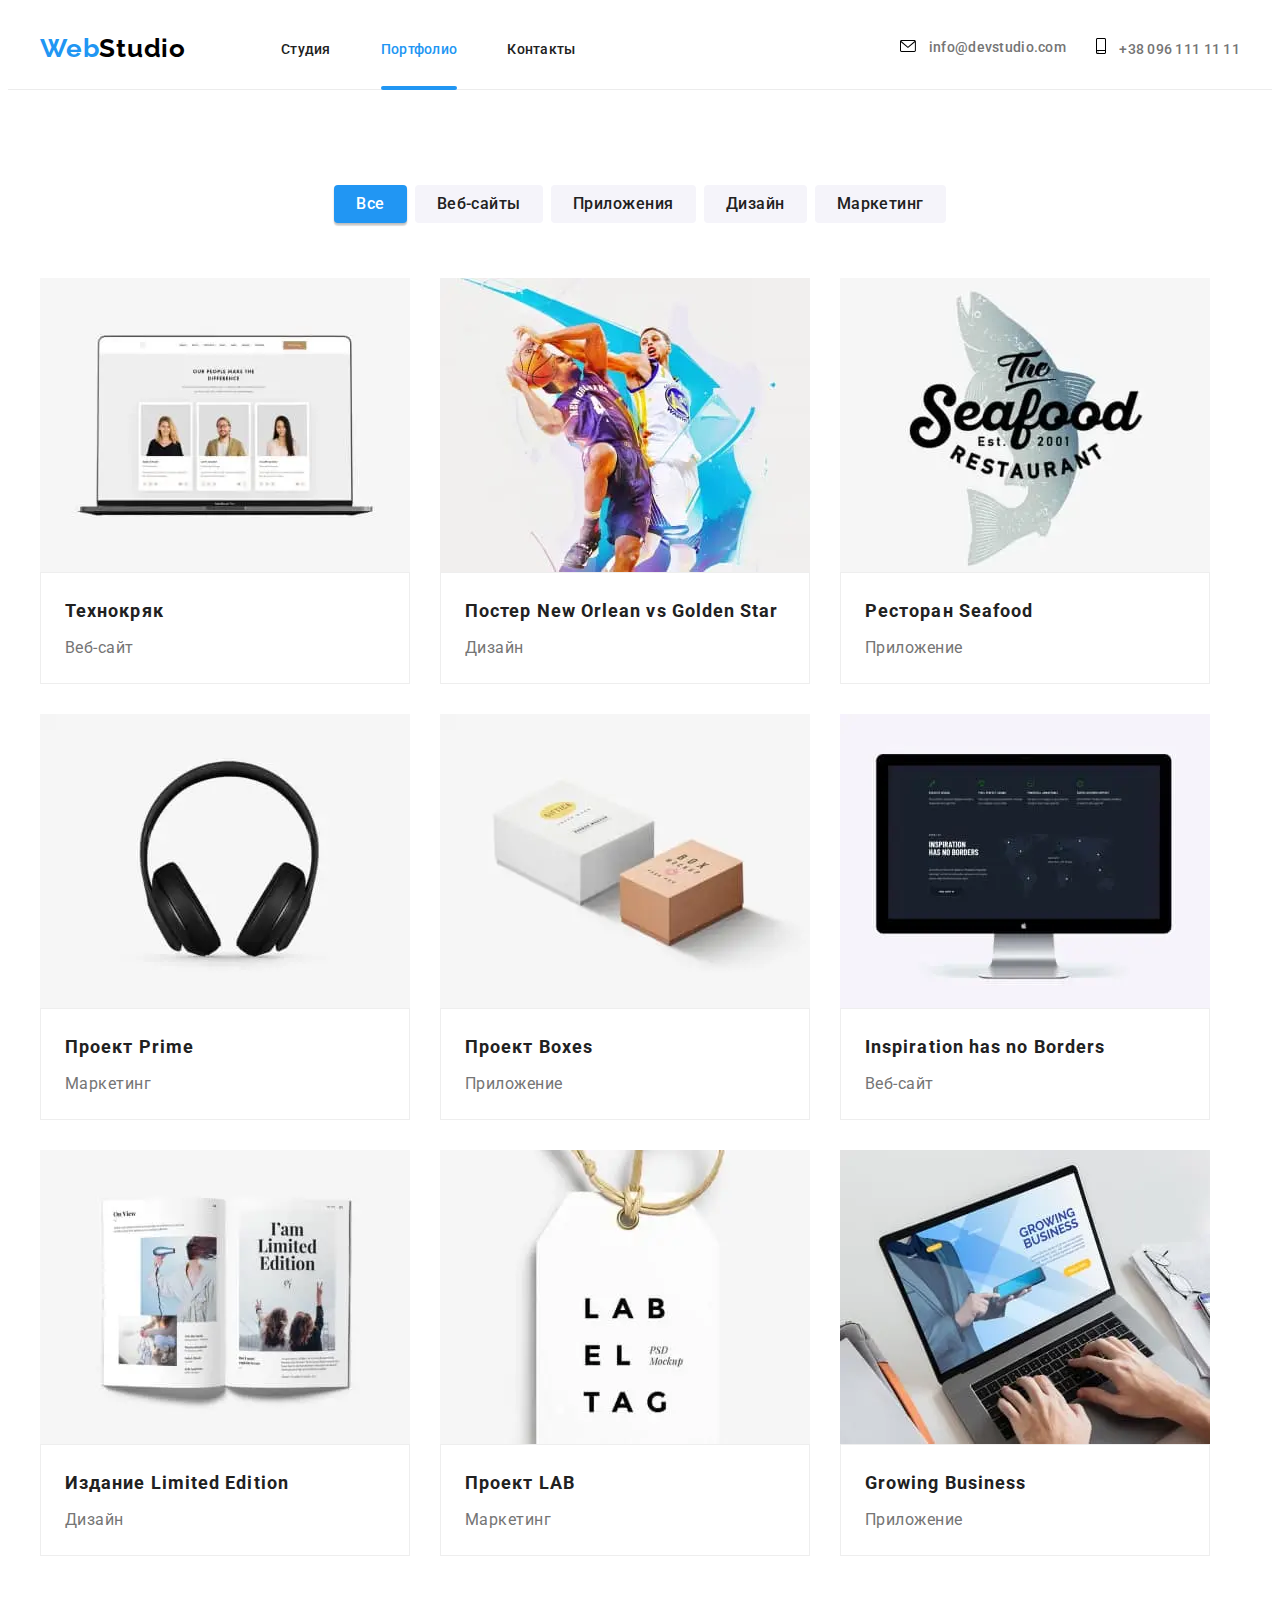
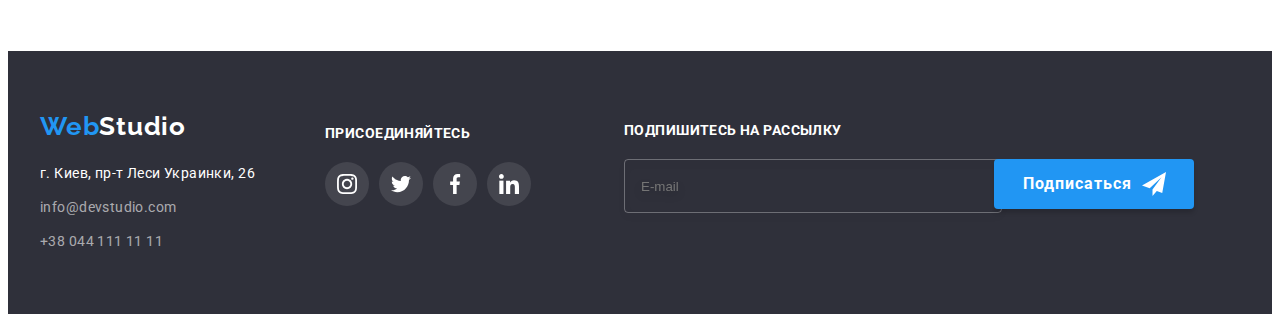
==== commit 276680a6: "13-32" ====
--- a/portfolio.html
+++ b/portfolio.html
@@ -93,7 +93,7 @@
     </header>
     <main>
    <section class="sections">
-     <div class="container">
+     <div class="container container-list-portfolio">
       <ul class="list list-portfolio">
         <li class="btn-list-portfolio">
          <button class="portfolio-btn active-btn-pf" type="button">Все</button>
--- a/css/main.min.css
+++ b/css/main.min.css
@@ -1,2 +1,2 @@
-:root{--primary-font-family: "Roboto", sans-serif;--secondary-font-family:"Raleway", sans-serif;--accent-color:#2196F3;--hover-focus-btn-color:#188CE8;--main-font-color: #212121;--secondary-font-color: #757575;--main-background-color: #FFFFFF;--hero-footer-background-color: #2F303A;--team-background-color: #F5F4FA;--logo-studio-header-color: #000000}.visually-hidden{position:absolute;width:1px;height:1px;margin:-1px;border:0;padding:0;white-space:nowrap;clip-path:inset(100%);clip:rect(0 0 0 0);overflow:hidden}.body{font-family:var(--primary-font-family);background:var(--main-background-color);overflow:auto}h1,h2,h3,h4,h5,h6,p{margin-top:0;margin-bottom:0}ul,ol{margin-top:0;margin-bottom:0;padding-left:0}img{display:block;max-width:100%;height:auto}.list{list-style:none}.link{text-decoration:none;color:none}.sections{padding-top:60px;padding-bottom:60px}@media screen and (min-width: 1200px){.sections{padding-top:95px;padding-bottom:95px}}.container{padding-left:15px;padding-right:15px}@media screen and (min-width: 480px){.container{width:480px;margin-left:auto;margin-right:auto}}@media screen and (min-width: 768px){.container{width:768px}}@media screen and (min-width: 1200px){.container{width:1200px}}.modal-btn{min-width:200px;padding:10px 30px;font-family:inherit;font-weight:700;font-size:16px;line-height:1.87;letter-spacing:0.06em;background-color:var(--accent-color);color:var(--main-background-color);cursor:pointer;margin-top:30px;border:1px;border-radius:4px;box-shadow:0px 4px 4px rgba(0,0,0,0.15);transition:background-color 250ms cubic-bezier(0.4, 0, 0.2, 1)}.modal-btn:hover,.modal-btn:focus{background-color:var(--hover-focus-btn-color)}.logo{font-family:var(--secondary-font-family);font-weight:700;font-size:24px;line-height:1.17;letter-spacing:0.03em;color:var(--accent-color)}.logo__studio-header{color:var(--logo-studio-header-color)}@media screen and (min-width: 1200px){.logo{font-size:26px;line-height:1.19}}.team-title{font-weight:700;font-size:28px;line-height:1.17;text-align:center;letter-spacing:0.03em;color:var(--main-font-color);margin-bottom:30px}@media screen and (min-width: 1200px){.services-title,.team-title{font-weight:700;font-size:36px;line-height:1.17;text-align:center;letter-spacing:0.03em;color:var(--main-font-color);margin-bottom:50px}}.backdrop{position:fixed;top:0;left:0;width:100vw;height:100vh;background-color:rgba(0,0,0,0.2);transition:opacity 500ms cubic-bezier(0.4, 0, 0.2, 1),visibility 500ms cubic-bezier(0.4, 0, 0.2, 1),pointer-events 500ms cubic-bezier(0.4, 0, 0.2, 1)}.backdrop.is-hidden{opacity:0;visibility:hidden;pointer-events:none}.modal{position:absolute;top:50%;left:50%;transform:translate(-50%, -50%);width:450px;background-color:#fff;box-shadow:0px 1px 3px rgba(0,0,0,0.12),0px 1px 1px rgba(0,0,0,0.14),0px 2px 1px rgba(0,0,0,0.2);border-radius:4px;padding:40px}.contact-form-title{display:block;font-family:var(--primary-font-family);font-weight:700;font-size:20px;line-height:1.5;text-align:center;letter-spacing:0.03em;color:var(--main-font-color);width:370px}.modal-close-button{position:absolute;top:8px;right:8px;width:30px;height:30px;display:flex;align-items:center;justify-content:center;border-radius:50%;border:1px solid rgba(0,0,0,0.1);background-color:transparent;padding:0;cursor:pointer}.modal-close-button:hover{fill:var(--accent-color)}.modal-close-button:focus{outline:none;border-color:var(--accent-color);fill:var(--accent-color)}.contact-form-field{display:block;margin-top:10px}.contact-form-label{font-family:var(--primary-font-family);font-weight:400;font-size:12px;line-height:1,17;letter-spacing:0.01em;color:var(--secondary-font-color)}.contact-form-input-wrapper{display:block;margin-top:4px;position:relative}.contact-form-input{width:100%;height:40px;padding-left:42px;border:1px solid rgba(33,33,33,0.2);border-radius:4px;transition:border-color 250ms cubic-bezier(0.4, 0, 0.2, 1)}.contact-form-input:focus{outline:none;border-color:var(--accent-color)}.contact-form-input-svg{display:block;position:absolute;top:50%;left:12px;transform:translateY(-50%);transition:fill 250ms cubic-bezier(0.4, 0, 0.2, 1)}.contact-form-input:focus+.contact-form-input-svg{fill:var(--accent-color)}.contact-form-message{width:100%;height:120px;margin-top:4px;padding:12px 16px;border:1px solid rgba(33,33,33,0.2);border-radius:4px;resize:none;transition:border-color 250ms cubic-bezier(0.4, 0, 0.2, 1)}.contact-form-message::placeholder{font-family:var(--primary-font-family);font-weight:400;font-size:12px;line-height:1.17;letter-spacing:0.01em;color:rgba(117,117,117,0.5)}.contact-form-message:focus{outline:none;border-color:var(--accent-color)}.contact-form-checkbox-wrapper{margin-bottom:30px}.contact-form-checkbox-label{display:flex;justify-content:center;align-items:center;margin-top:20px;font-weight:400;font-size:12px;line-height:1,17;letter-spacing:0.03em;color:var(--secondary-font-color)}.contact-form-checkbox-label::before{display:inline-block;content:"";width:16px;height:15px;margin-right:8px;border:2px solid #212121;box-shadow:0px 1px 3px rgba(0,0,0,0.12),0px 1px 1px rgba(0,0,0,0.14),0px 2px 1px rgba(0,0,0,0.2);border-radius:4px;cursor:pointer}.contact-form-checkbox:focus+.contact-form-checkbox-label::before{outline:1px solid rgba(0,0,255,0.5)}.contact-form-checkbox:checked+.contact-form-checkbox-label::before{background-image:url(../images/tick.png);background-color:var(--accent-color);background-repeat:no-repeat;background-position:50% 50%;border:0px}.contact-form-checkbox-link{color:var(--accent-color)}.contact-form-btn{display:block;margin:0 auto;min-width:200px;height:50px;background-color:var(--accent-color);color:#FFFFFF;box-shadow:0px 4px 4px rgba(0,0,0,0.15);border-radius:4px;cursor:pointer;transition:background-color 250ms cubic-bezier(0.4, 0, 0.2, 1);border:0}.contact-form-btn:hover,.contact-form-btn:focus{background-color:var(--hover-focus-btn-color)}@media screen and (min-width: 1200px){.modal{width:528px}.contact-form-title{line-height:1.15;width:auto}.contact-form-checkbox-label{font-size:14px;line-height:1,71}}@media screen and (max-width: 767px){.mobile-menu{position:fixed;z-index:1000;top:0;left:0;width:100vw;height:100vh;overflow:auto;background-color:#FFFFFF;box-shadow:0px 4px 8px rgba(0,0,0,0.04),0px 2px 4px rgba(0,0,0,0.08),0px 1px 3px rgba(0,0,0,0.16);opacity:0;visibility:hidden;pointer-events:none;transition:opacity 250ms linear, visibility 250ms linear}.mobile-menu.is-open{opacity:1;visibility:visible;pointer-events:auto}.mobile-menu__container{position:absolute;top:50%;left:50%;transform:translate(-50%, -50%);width:480px;padding-top:48px;padding-left:40px;height:100vh}.mobile-menu__close-btn{position:absolute;top:10px;right:15px;background-color:transparent;border:none;padding:0;line-height:0}.mobile-menu__close-btn:hover,.mobile-menu__close-btn:focus{fill:var(--accent-color)}.mobile-menu__item:not(:last-child){margin-bottom:32px}.mobile-menu__link{font-weight:500;font-size:40px;line-height:1.175;letter-spacing:0.02em;color:var(--main-font-color)}.mobile-menu__active-page{color:var(--accent-color)}.mobile-menu__link-network{display:block;position:absolute;bottom:48px;left:40px}.mobile-menu__link-tel{font-weight:500;font-size:34px;line-height:1.17;letter-spacing:0.02em;color:var(--accent-color)}.mobile-menu-mail-item{margin-top:32px}.mobile-menu__link-mail{font-weight:500;font-size:24px;line-height:1.17;letter-spacing:0.02em;color:var(--secondary-font-color)}.mobile-menu__list-link{display:flex;margin-top:64px}.mobile-menu__network{display:list-item;font-weight:500;font-size:18px;line-height:1.22;letter-spacing:0.02em;color:var(--accent-color)}.mobile-menu__list-network{display:flex}.mobile-menu__list-network:not(:last-child){margin-right:10px}.mobile-menu__list-network:not(:first-child)::before{width:0px;height:22px;content:'';border:1px solid rgba(33,33,33,0.2);margin-right:10px}}.header{position:relative;padding-top:10px;padding-bottom:10px}.header-container{position:relative;display:flex;align-items:center}@media screen and (max-width: 767px){.nav-info{display:none}.navigation{display:none}.header-container{justify-content:space-between}.burger-button{background-color:transparent;border:none;padding:0;line-height:0}.burger-button:hover,.burger-button:focus{fill:var(--accent-color)}}@media screen and (min-width: 768px){.burger-button{display:none}.mobile-menu{display:none}.header{padding-top:26px;padding-bottom:26px}.navigation{margin-left:88px}.nav-list{display:flex;align-items:center}.nav-list__item{position:relative}.nav-list__item:not(:first-child){margin-left:50px}.nav-list__link{font-weight:500;font-size:14px;line-height:1.14;letter-spacing:0.02em;color:var(--main-font-color)}.nav-list__link::after{display:none;width:100%;height:4px;content:'';border-radius:4px;margin-top:28px;background-color:var(--accent-color)}.nav-list__link:hover,.nav-list__link:focus{color:var(--accent-color)}.nav-list__link:hover::after,.nav-list__link:focus::after{display:flex;position:absolute}.active-page{color:var(--accent-color)}.active-page::after{display:flex;width:100%;height:4px;content:'';border-radius:4px;margin-top:28px;background-color:var(--accent-color);position:absolute}.nav-info{position:absolute;top:auto;right:15px;font-weight:500;font-size:12px;line-height:1.17;letter-spacing:0.02em}.nav-info__maill,.nav-info__tel{display:block;color:var(--secondary-font-color)}.nav-info__maill-svg{margin-right:8px;width:14px;height:10px}.nav-info__tel-svg{margin-right:8px;width:10px;height:14px}}@media screen and (min-width: 1200px){.navigation{margin-left:95px}.header{padding-top:25px;padding-bottom:25px;border-bottom:1px solid #ECECEC}.nav-list__link{transition:color 250ms cubic-bezier(0.4, 0, 0.2, 1)}.nav-info{display:flex;align-items:center;justify-content:center;font-size:14px;line-height:1.14}.nav-info__maill,.nav-info__tel{transition:color 250ms cubic-bezier(0.4, 0, 0.2, 1),fill 250ms cubic-bezier(0.4, 0, 0.2, 1)}.nav-info__maill:hover,.nav-info__maill:focus,.nav-info__tel:hover,.nav-info__tel:focus{color:var(--accent-color);fill:var(--accent-color)}.nav-info__maill-svg{margin-right:10px;width:16px;height:12px}.nav-info__tel-svg{margin-right:10px;width:10px;height:16px}.nav-info__tel{margin-left:30px}}.hero-title{font-weight:900;font-size:26px;line-height:1.62;text-align:center;letter-spacing:0.06em;text-transform:uppercase;color:var(--main-background-color)}.hero-section{display:flex;background-color:var(--hero-footer-background-color);background-size:cover;flex-grow:1}.hero-container{display:flex;flex-direction:column;align-items:center;justify-content:center}@media screen and (max-width: 767px){.hero-section{background-image:linear-gradient(rgba(47,48,58,0.4), rgba(47,48,58,0.4)),url(../images/bg/bg-hero-mobile.jpg);height:400px}}@media screen and (max-width: 767px) and (min-device-pixel-ratio: 2), screen and (max-width: 767px) and (min-resolution: 192dpi), screen and (max-width: 767px) and (min-resolution: 2dppx){.hero-section{background-image:linear-gradient(rgba(47,48,58,0.4), rgba(47,48,58,0.4)),url(../images/bg/bg-hero-mobile@2x.jpg)}}@media screen and (min-width: 768px){.hero-section{background-image:linear-gradient(rgba(47,48,58,0.4), rgba(47,48,58,0.4)),url(../images/bg/bg-hero-tablet.jpg);height:400px}}@media screen and (min-width: 768px) and (min-device-pixel-ratio: 2), screen and (min-width: 768px) and (min-resolution: 192dpi), screen and (min-width: 768px) and (min-resolution: 2dppx){.hero-section{background-image:linear-gradient(rgba(47,48,58,0.4), rgba(47,48,58,0.4)),url(../images/bg/bg-hero-tablet@2x.jpg)}}@media screen and (min-width: 1200px){.hero-section{background-image:linear-gradient(rgba(47,48,58,0.4), rgba(47,48,58,0.4)),url(../images/bg/bg-hero-desktop.jpg);height:600px}}@media screen and (min-width: 1200px) and (min-device-pixel-ratio: 2), screen and (min-width: 1200px) and (min-resolution: 192dpi), screen and (min-width: 1200px) and (min-resolution: 2dppx){.hero-section{background-image:linear-gradient(rgba(47,48,58,0.4), rgba(47,48,58,0.4)),url(../images/bg/bg-hero-desktop@2x.jpg)}}@media screen and (min-width: 1200px){.hero-title{font-weight:900;font-size:44px;line-height:1.36;text-align:center;letter-spacing:0.06em;text-transform:uppercase;color:var(--main-background-color)}}.about-section{padding-top:60px}.about-container__list{display:block;align-items:center;justify-content:center}.about-container__icon{display:flex;align-items:center;justify-content:center;height:120px;background-color:var(--team-background-color);border-radius:4px}.about-container__text{display:block;margin-top:30px}.about-container__title{font-weight:700;font-size:14px;line-height:1.14;letter-spacing:0.03em;text-align:center;text-transform:uppercase;color:var(--main-font-color)}.about-container__description{font-size:14px;line-height:1.71;letter-spacing:0.03em;color:var(--secondary-font-color);margin-top:10px}@media screen and (max-width: 767px){.about-container__list:not(:first-child){padding-top:30px}.description-indent{display:none}}@media screen and (min-width: 768px){.about-container{display:flex;flex-wrap:wrap;justify-content:space-between}.description-indent{display:none}.about-container__description{display:flex;flex-wrap:wrap}}@media screen and (min-width: 768px) and (max-width: 1199px){.about-container__list{flex-basis:calc((100% - 30px) / 2)}.about-container__list:nth-child(n+3){padding-top:30px}}@media screen and (min-width: 1200px){.about-section{padding-top:94px}.about-container__list{flex-basis:calc((100% - 90px) / 4)}}@media screen and (max-width: 1199px){.services{display:none}}@media screen and (min-width: 1200px){.services-list{display:flex;justify-content:space-between}.services-list__item{position:relative}.services-list__description{position:absolute;bottom:0;left:0;width:100%;padding-top:27px;padding-bottom:27px;color:#FFFFFF;font-family:var(--primary-font-family);font-weight:700;font-size:14px;line-height:1.14;text-align:center;letter-spacing:0.03em;text-transform:uppercase;background-color:rgba(47,48,58,0.8)}}@media screen and (max-width: 1199px){.team-list__card:nth-child(n+3){margin-top:30px}}@media screen and (max-width: 767px){.team-list__card:not(:first-child){margin-top:30px}}.team{background:var(--team-background-color)}.team-list__img{width:450px;max-height:460px}.team-list__card{box-shadow:0px 1px 3px rgba(0,0,0,0.12),0px 1px 1px rgba(0,0,0,0.14),0px 2px 1px rgba(0,0,0,0.2);border-radius:0px 0px 4px 4px}.team-list__description{padding-top:30px;padding-bottom:30px;background-color:var(--main-background-color)}.team-list__name{margin-bottom:10px;font-weight:500;font-size:16px;line-height:1.19;text-align:center;letter-spacing:0.03em;color:var(--main-font-color)}.team-list__profession{font-size:16px;line-height:1.19;text-align:center;letter-spacing:0.03em;color:var(--secondary-font-color)}.team-networks{display:flex;justify-content:center;align-items:center;margin-top:16px}.team-networks__link{display:flex;justify-content:center;align-items:center;width:44px;height:44px;border-radius:50%;background-color:var(--main-background-color);fill:#AFB1B8;transition:fill 250ms cubic-bezier(0.4, 0, 0.2, 1),background-color 250ms cubic-bezier(0.4, 0, 0.2, 1)}.team-networks__link:hover,.team-networks__link:focus{fill:var(--main-background-color);background-color:var(--accent-color)}.team-networks__list:not(:first-child){margin-left:10px}@media screen and (min-width: 768px){.team-list__img{width:354px;height:374px}.team-list{display:flex;flex-wrap:wrap;margin-left:-30px}.team-list__card{margin-left:30px}}@media screen and (min-width: 1200px){.team-list__img{width:270px;height:260px}}.customers-list{display:flex;justify-content:space-between;flex-wrap:wrap}.customers-link{display:flex;justify-content:center;align-items:center;border:1px solid #AFB1B8;height:92px;border-radius:4px;fill:#AFB1B8;transition:fill 250ms cubic-bezier(0.4, 0, 0.2, 1),border-color 250ms cubic-bezier(0.4, 0, 0.2, 1)}.customers-link:hover,.customers-link:focus{fill:var(--accent-color);border-color:var(--accent-color)}@media screen and (max-width: 1199px){.customers-card{flex-basis:calc((100% - 60px) /3)}.customers-card:nth-child(n+4){padding-top:30px}}@media screen and (max-width: 767px){.customers-card{flex-basis:calc((100% - 30px) /2)}.customers-card:nth-child(n+3){padding-top:30px}}@media screen and (min-width: 1200px){.customers-card{flex-basis:calc((100% - 150px) /6)}}.footer{padding-top:60px;padding-bottom:60px;background:var(--hero-footer-background-color)}.logo-studio-footer{color:var(--main-background-color)}.footer-container__address{margin-top:20px}.address-map{font-style:normal;font-size:14px;line-height:1.71;letter-spacing:0.03em;color:var(--main-background-color)}.address-maill,.address-phone{font-style:normal;font-size:14px;line-height:1.71;letter-spacing:0.03em;color:rgba(255,255,255,0.6)}.maill-list,.phone-list{padding-top:8px}.footer-join-title{font-family:var(--primary-font-family);font-weight:700;font-size:14px;line-height:1,14;letter-spacing:0.03em;text-transform:uppercase;color:var(--main-background-color)}.footer-join-list{display:flex;justify-content:center;align-items:center;margin-top:20px}.footer-join-list-link{display:flex;justify-content:center;align-items:center;width:44px;height:44px;border-radius:50%;background-color:rgba(255,255,255,0.1);fill:var(--main-background-color)}.footer-join-list-item:not(:first-child){margin-left:10px}.footer-join-label{font-family:var(--primary-font-family);font-weight:700;font-size:14px;line-height:1,14;letter-spacing:0.03em;text-transform:uppercase;color:#FFFFFF}.footer-join-label{width:100%}.footer-join-input{width:100%;height:50px;border:1px solid rgba(255,255,255,0.3);filter:drop-shadow(0px 4px 4px rgba(0,0,0,0.15));border-radius:4px;padding-left:16px;color:#FFFFFF;background-color:transparent}.footer-join-form{margin-top:20px;display:flex;flex-direction:column;justify-content:center;align-items:center}.footer-join-btn{position:relative;display:flex;align-items:center;text-align:center;min-height:50px;background:var(--accent-color);box-shadow:0px 4px 4px rgba(0,0,0,0.15);border:0;border-radius:4px;padding:0px 0px 0px 29px;color:#FFFFFF;font-family:var(--primary-font-family);font-weight:700;font-size:16px;line-height:1.87;letter-spacing:0.06em}.footer-join-btn-svg{display:block;position:absolute;top:50%;right:28px;transform:translateY(-50%)}@media screen and (max-width: 1199px){.footer-container__contacts{text-align:center}.footer-join{text-align:center}.footer-join-subscribe{margin-top:60px;text-align:center;justify-content:center;align-items:center}.footer-join-btn{margin-top:20px;width:200px}}@media screen and (max-width: 767px){.footer-join{margin-top:60px}}@media screen and (min-width: 768px){.footer-container{display:flex;flex-wrap:wrap}.footer-join{margin-top:5px}.footer-join-input{width:450px}}@media screen and (min-width: 768px) and (max-width: 1199px){.footer-container{justify-content:space-between;padding-left:76px;padding-right:90px}.footer-join-subscribe{margin-left:auto;margin-right:auto}}@media screen and (min-width: 1200px){.footer-join{margin-top:15px;margin-left:70px}.footer-join-list-link{transition:background-color 250ms cubic-bezier(0.4, 0, 0.2, 1)}.footer-join-list-link:hover,.footer-join-list-link:focus{background-color:var(--accent-color)}.map-list{margin-top:20px}.maill-list,.phone-list{padding-top:10px}.footer-join-input{width:358px}.footer-join-form{position:absolute;width:570px}.footer-join-btn{position:absolute;top:0;right:0;min-width:200px;transition:background-color 250ms cubic-bezier(0.4, 0, 0.2, 1)}.footer-join-btn:hover,.footer-join-btn:focus{background-color:var(--accent-color)}.footer-join-btn .footer-join-btn-svg{transition:fill 250ms cubic-bezier(0.4, 0, 0.2, 1)}.footer-join-subscribe{margin-left:93px;margin-top:12px}}.list-portfolio{display:flex;align-items:center;flex-wrap:wrap}.btn-list-portfolio:not(:last-child){margin-right:8px}.portfolio-btn{font-family:inherit;font-weight:500;font-size:16px;line-height:1.63;text-align:center;letter-spacing:0.03em;background-color:var(--team-background-color);color:var(--main-font-color);cursor:pointer;border:0px solid;border-radius:4px;padding:6px 22px;transition:color 250ms cubic-bezier(0.4, 0, 0.2, 1),background-color 250ms cubic-bezier(0.4, 0, 0.2, 1),box-shadow 250ms cubic-bezier(0.4, 0, 0.2, 1)}.portfolio-btn:hover,.portfolio-btn:focus{color:var(--main-background-color);background-color:var(--accent-color);box-shadow:0px 3px 1px rgba(0,0,0,0.1),0px 1px 2px rgba(0,0,0,0.08),0px 2px 2px rgba(0,0,0,0.12)}.active-btn-pf{color:var(--main-background-color);background-color:var(--accent-color);box-shadow:0px 3px 1px rgba(0,0,0,0.1),0px 1px 2px rgba(0,0,0,0.08),0px 2px 2px rgba(0,0,0,0.12)}@media screen and (min-width: 768px){.list-portfolio{justify-content:center}}.portfolio-group-img{width:450px;height:294px}.portfolio-group-img-link{position:relative;overflow:hidden}.overlay{position:absolute;top:0;left:0;width:100%;height:100%;background-color:rgba(33,150,243,0.9);font-family:var(--primary-font-family);font-size:18px;line-height:1,56;letter-spacing:0.03em;color:#FFFFFF;padding:63px 24px 63px 24px;overflow:auto;transform:translateY(100%);transition:transform 250ms cubic-bezier(0.4, 0, 0.2, 1)}.portfolio-group-link:hover .overlay,.portfolio-group-link:focus .overlay{transform:translateY(0%)}.portfolio-border{padding-top:20px;padding-bottom:20px;padding-left:24px;border:1px solid #EEEEEE}.portfolio-title{font-weight:700;font-size:18px;line-height:2;letter-spacing:0.06em;color:var(--main-font-color)}.portfolio-description{padding-top:4px;font-size:16px;line-height:1.88;letter-spacing:0.03em;color:var(--secondary-font-color)}@media screen and (min-width: 768px){.portfolio{display:flex;flex-wrap:wrap;margin-left:-30px;margin-top:30px}.portfolio-group{margin-left:30px;background:var(--main-background-color);transition:box-shadow 250ms cubic-bezier(0.4, 0, 0.2, 1)}.portfolio-group:hover,.portfolio-group:focus{box-shadow:0px 1px 1px rgba(0,0,0,0.12),0px 4px 4px rgba(0,0,0,0.06),1px 4px 6px rgba(0,0,0,0.16)}.portfolio-group-img{width:354px;height:294px}}@media screen and (min-width: 768px) and (max-width: 1199px){.portfolio-group:not(:nth-child(-n+2)){margin-top:30px}}@media screen and (min-width: 1200px){.portfolio{margin-top:55px}.portfolio-group:not(:nth-child(-n+3)){margin-top:30px}.portfolio-group-img{width:370px;height:294px}}
+:root{--primary-font-family: "Roboto", sans-serif;--secondary-font-family:"Raleway", sans-serif;--accent-color:#2196F3;--hover-focus-btn-color:#188CE8;--main-font-color: #212121;--secondary-font-color: #757575;--main-background-color: #FFFFFF;--hero-footer-background-color: #2F303A;--team-background-color: #F5F4FA;--logo-studio-header-color: #000000}.visually-hidden{position:absolute;width:1px;height:1px;margin:-1px;border:0;padding:0;white-space:nowrap;clip-path:inset(100%);clip:rect(0 0 0 0);overflow:hidden}.body{font-family:var(--primary-font-family);background:var(--main-background-color);overflow:auto}h1,h2,h3,h4,h5,h6,p{margin-top:0;margin-bottom:0}ul,ol{margin-top:0;margin-bottom:0;padding-left:0}img{display:block;max-width:100%;height:auto}.list{list-style:none}.link{text-decoration:none;color:none}.sections{padding-top:60px;padding-bottom:60px}@media screen and (min-width: 1200px){.sections{padding-top:95px;padding-bottom:95px}}.container{padding-left:15px;padding-right:15px}@media screen and (min-width: 480px){.container{width:480px;margin-left:auto;margin-right:auto}}@media screen and (min-width: 768px){.container{width:768px}}@media screen and (min-width: 1200px){.container{width:1200px}}.modal-btn{min-width:200px;padding:10px 30px;font-family:inherit;font-weight:700;font-size:16px;line-height:1.87;letter-spacing:0.06em;background-color:var(--accent-color);color:var(--main-background-color);cursor:pointer;margin-top:30px;border:1px;border-radius:4px;box-shadow:0px 4px 4px rgba(0,0,0,0.15);transition:background-color 250ms cubic-bezier(0.4, 0, 0.2, 1)}.modal-btn:hover,.modal-btn:focus{background-color:var(--hover-focus-btn-color)}.logo{font-family:var(--secondary-font-family);font-weight:700;font-size:24px;line-height:1.17;letter-spacing:0.03em;color:var(--accent-color)}.logo__studio-header{color:var(--logo-studio-header-color)}@media screen and (min-width: 1200px){.logo{font-size:26px;line-height:1.19}}.team-title{font-weight:700;font-size:28px;line-height:1.17;text-align:center;letter-spacing:0.03em;color:var(--main-font-color);margin-bottom:30px}@media screen and (min-width: 1200px){.services-title,.team-title{font-weight:700;font-size:36px;line-height:1.17;text-align:center;letter-spacing:0.03em;color:var(--main-font-color);margin-bottom:50px}}.backdrop{position:fixed;top:0;left:0;width:100vw;height:100vh;background-color:rgba(0,0,0,0.2);transition:opacity 500ms cubic-bezier(0.4, 0, 0.2, 1),visibility 500ms cubic-bezier(0.4, 0, 0.2, 1),pointer-events 500ms cubic-bezier(0.4, 0, 0.2, 1)}.backdrop.is-hidden{opacity:0;visibility:hidden;pointer-events:none}.modal{position:absolute;top:50%;left:50%;transform:translate(-50%, -50%);width:450px;background-color:#fff;box-shadow:0px 1px 3px rgba(0,0,0,0.12),0px 1px 1px rgba(0,0,0,0.14),0px 2px 1px rgba(0,0,0,0.2);border-radius:4px;padding:40px}.contact-form-title{display:block;font-family:var(--primary-font-family);font-weight:700;font-size:20px;line-height:1.5;text-align:center;letter-spacing:0.03em;color:var(--main-font-color);width:370px}.modal-close-button{position:absolute;top:8px;right:8px;width:30px;height:30px;display:flex;align-items:center;justify-content:center;border-radius:50%;border:1px solid rgba(0,0,0,0.1);background-color:transparent;padding:0;cursor:pointer}.modal-close-button:hover{fill:var(--accent-color)}.modal-close-button:focus{outline:none;border-color:var(--accent-color);fill:var(--accent-color)}.contact-form-field{display:block;margin-top:10px}.contact-form-label{font-family:var(--primary-font-family);font-weight:400;font-size:12px;line-height:1.17;letter-spacing:0.01em;color:var(--secondary-font-color)}.contact-form-input-wrapper{display:block;margin-top:4px;position:relative}.contact-form-input{width:100%;height:40px;padding-left:42px;border:1px solid rgba(33,33,33,0.2);border-radius:4px;transition:border-color 250ms cubic-bezier(0.4, 0, 0.2, 1)}.contact-form-input:focus{outline:none;border-color:var(--accent-color)}.contact-form-input-svg{display:block;position:absolute;top:50%;left:12px;transform:translateY(-50%);transition:fill 250ms cubic-bezier(0.4, 0, 0.2, 1)}.contact-form-input:focus+.contact-form-input-svg{fill:var(--accent-color)}.contact-form-message{width:100%;height:120px;margin-top:4px;padding:12px 16px;border:1px solid rgba(33,33,33,0.2);border-radius:4px;resize:none;transition:border-color 250ms cubic-bezier(0.4, 0, 0.2, 1)}.contact-form-message::placeholder{font-family:var(--primary-font-family);font-weight:400;font-size:12px;line-height:1.17;letter-spacing:0.01em;color:rgba(117,117,117,0.5)}.contact-form-message:focus{outline:none;border-color:var(--accent-color)}.contact-form-checkbox-wrapper{margin-bottom:30px}.contact-form-checkbox-label{display:flex;justify-content:center;align-items:center;margin-top:20px;font-weight:400;font-size:12px;line-height:1.17;letter-spacing:0.03em;color:var(--secondary-font-color)}.contact-form-checkbox-label::before{display:inline-block;content:"";width:16px;height:15px;margin-right:8px;border:2px solid #212121;box-shadow:0px 1px 3px rgba(0,0,0,0.12),0px 1px 1px rgba(0,0,0,0.14),0px 2px 1px rgba(0,0,0,0.2);border-radius:4px;cursor:pointer}.contact-form-checkbox:focus+.contact-form-checkbox-label::before{outline:1px solid rgba(0,0,255,0.5)}.contact-form-checkbox:checked+.contact-form-checkbox-label::before{background-image:url(../images/tick.png);background-color:var(--accent-color);background-repeat:no-repeat;background-position:50% 50%;border:0px}.contact-form-checkbox-link{color:var(--accent-color)}.contact-form-btn{display:block;margin:0 auto;min-width:200px;height:50px;background-color:var(--accent-color);color:#FFFFFF;box-shadow:0px 4px 4px rgba(0,0,0,0.15);border-radius:4px;cursor:pointer;transition:background-color 250ms cubic-bezier(0.4, 0, 0.2, 1);border:0}.contact-form-btn:hover,.contact-form-btn:focus{background-color:var(--hover-focus-btn-color)}@media screen and (min-width: 1200px){.modal{width:528px}.contact-form-title{line-height:1.15;width:auto}.contact-form-checkbox-label{font-size:14px;line-height:1.71}}@media screen and (max-width: 767px){.mobile-menu{position:fixed;z-index:1000;top:0;left:0;width:100vw;height:100vh;overflow:auto;background-color:#FFFFFF;box-shadow:0px 4px 8px rgba(0,0,0,0.04),0px 2px 4px rgba(0,0,0,0.08),0px 1px 3px rgba(0,0,0,0.16);opacity:0;visibility:hidden;pointer-events:none;transition:opacity 250ms linear, visibility 250ms linear}.mobile-menu.is-open{opacity:1;visibility:visible;pointer-events:auto}.mobile-menu__container{position:absolute;top:50%;left:50%;transform:translate(-50%, -50%);width:480px;padding-top:48px;padding-left:40px;height:100vh}.mobile-menu__close-btn{position:absolute;top:10px;right:15px;background-color:transparent;border:none;padding:0;line-height:0}.mobile-menu__close-btn:hover,.mobile-menu__close-btn:focus{fill:var(--accent-color)}.mobile-menu__item:not(:last-child){margin-bottom:32px}.mobile-menu__link{font-weight:500;font-size:40px;line-height:1.175;letter-spacing:0.02em;color:var(--main-font-color)}.mobile-menu__active-page{color:var(--accent-color)}.mobile-menu__link-network{display:block;position:absolute;bottom:48px;left:40px}.mobile-menu__link-tel{font-weight:500;font-size:34px;line-height:1.17;letter-spacing:0.02em;color:var(--accent-color)}.mobile-menu-mail-item{margin-top:32px}.mobile-menu__link-mail{font-weight:500;font-size:24px;line-height:1.17;letter-spacing:0.02em;color:var(--secondary-font-color)}.mobile-menu__list-link{display:flex;margin-top:64px}.mobile-menu__network{display:list-item;font-weight:500;font-size:18px;line-height:1.22;letter-spacing:0.02em;color:var(--accent-color)}.mobile-menu__list-network{display:flex}.mobile-menu__list-network:not(:last-child){margin-right:10px}.mobile-menu__list-network:not(:first-child)::before{width:0px;height:22px;content:'';border:1px solid rgba(33,33,33,0.2);margin-right:10px}}.header{position:relative;padding-top:10px;padding-bottom:10px}.header-container{position:relative;display:flex;align-items:center}@media screen and (max-width: 767px){.nav-info{display:none}.navigation{display:none}.header-container{justify-content:space-between}.burger-button{background-color:transparent;border:none;padding:0;line-height:0}.burger-button:hover,.burger-button:focus{fill:var(--accent-color)}}@media screen and (min-width: 768px){.burger-button{display:none}.mobile-menu{display:none}.header{padding-top:26px;padding-bottom:26px}.navigation{margin-left:88px}.nav-list{display:flex;align-items:center}.nav-list__item{position:relative}.nav-list__item:not(:first-child){margin-left:50px}.nav-list__link{font-weight:500;font-size:14px;line-height:1.14;letter-spacing:0.02em;color:var(--main-font-color)}.nav-list__link::after{display:none;width:100%;height:4px;content:'';border-radius:4px;margin-top:28px;background-color:var(--accent-color)}.nav-list__link:hover,.nav-list__link:focus{color:var(--accent-color)}.nav-list__link:hover::after,.nav-list__link:focus::after{display:flex;position:absolute}.active-page{color:var(--accent-color)}.active-page::after{display:flex;width:100%;height:4px;content:'';border-radius:4px;margin-top:28px;background-color:var(--accent-color);position:absolute}.nav-info{position:absolute;top:auto;right:15px;font-weight:500;font-size:12px;line-height:1.17;letter-spacing:0.02em}.nav-info__maill,.nav-info__tel{display:block;color:var(--secondary-font-color)}.nav-info__maill-svg{margin-right:8px;width:14px;height:10px}.nav-info__tel-svg{margin-right:8px;width:10px;height:14px}}@media screen and (min-width: 1200px){.navigation{margin-left:95px}.header{padding-top:25px;padding-bottom:25px;border-bottom:1px solid #ECECEC}.nav-list__link{transition:color 250ms cubic-bezier(0.4, 0, 0.2, 1)}.nav-info{display:flex;align-items:center;justify-content:center;font-size:14px;line-height:1.14}.nav-info__maill,.nav-info__tel{transition:color 250ms cubic-bezier(0.4, 0, 0.2, 1),fill 250ms cubic-bezier(0.4, 0, 0.2, 1)}.nav-info__maill:hover,.nav-info__maill:focus,.nav-info__tel:hover,.nav-info__tel:focus{color:var(--accent-color);fill:var(--accent-color)}.nav-info__maill-svg{margin-right:10px;width:16px;height:12px}.nav-info__tel-svg{margin-right:10px;width:10px;height:16px}.nav-info__tel{margin-left:30px}}.hero-title{font-weight:900;font-size:26px;line-height:1.62;text-align:center;letter-spacing:0.06em;text-transform:uppercase;color:var(--main-background-color)}.hero-section{display:flex;background-color:var(--hero-footer-background-color);background-size:cover;flex-grow:1}.hero-container{display:flex;flex-direction:column;align-items:center;justify-content:center}@media screen and (max-width: 767px){.hero-section{background-image:linear-gradient(rgba(47,48,58,0.4), rgba(47,48,58,0.4)),url(../images/bg/bg-hero-mobile.jpg);height:400px}}@media screen and (max-width: 767px) and (min-device-pixel-ratio: 2), screen and (max-width: 767px) and (min-resolution: 192dpi), screen and (max-width: 767px) and (min-resolution: 2dppx){.hero-section{background-image:linear-gradient(rgba(47,48,58,0.4), rgba(47,48,58,0.4)),url(../images/bg/bg-hero-mobile@2x.jpg)}}@media screen and (min-width: 768px){.hero-section{background-image:linear-gradient(rgba(47,48,58,0.4), rgba(47,48,58,0.4)),url(../images/bg/bg-hero-tablet.jpg);height:400px}}@media screen and (min-width: 768px) and (min-device-pixel-ratio: 2), screen and (min-width: 768px) and (min-resolution: 192dpi), screen and (min-width: 768px) and (min-resolution: 2dppx){.hero-section{background-image:linear-gradient(rgba(47,48,58,0.4), rgba(47,48,58,0.4)),url(../images/bg/bg-hero-tablet@2x.jpg)}}@media screen and (min-width: 1200px){.hero-section{background-image:linear-gradient(rgba(47,48,58,0.4), rgba(47,48,58,0.4)),url(../images/bg/bg-hero-desktop.jpg);height:600px}}@media screen and (min-width: 1200px) and (min-device-pixel-ratio: 2), screen and (min-width: 1200px) and (min-resolution: 192dpi), screen and (min-width: 1200px) and (min-resolution: 2dppx){.hero-section{background-image:linear-gradient(rgba(47,48,58,0.4), rgba(47,48,58,0.4)),url(../images/bg/bg-hero-desktop@2x.jpg)}}@media screen and (min-width: 1200px){.hero-title{font-weight:900;font-size:44px;line-height:1.36;text-align:center;letter-spacing:0.06em;text-transform:uppercase;color:var(--main-background-color)}}.about-section{padding-top:60px}.about-container__list{display:block;align-items:center;justify-content:center}.about-container__icon{display:flex;align-items:center;justify-content:center;height:120px;background-color:var(--team-background-color);border-radius:4px}.about-container__text{display:block;margin-top:30px}.about-container__title{font-weight:700;font-size:14px;line-height:1.14;letter-spacing:0.03em;text-transform:uppercase;color:var(--main-font-color)}.about-container__description{font-size:14px;line-height:1.71;letter-spacing:0.03em;color:var(--secondary-font-color);margin-top:10px}@media screen and (max-width: 767px){.about-container__list:not(:first-child){padding-top:30px}.about-container__list:last-child{padding-bottom:60px}.about-container__title{text-align:center}.description-indent{display:none}}@media screen and (min-width: 768px){.about-container{display:flex;flex-wrap:wrap;justify-content:space-between}.description-indent{display:none}.about-container__description{display:flex;flex-wrap:wrap}}@media screen and (min-width: 768px) and (max-width: 1199px){.about-container__list{flex-basis:calc((100% - 30px) / 2)}.about-container__list:nth-child(n+3){padding-top:30px}}@media screen and (min-width: 1200px){.about-section{padding-top:94px}.about-container__list{flex-basis:calc((100% - 90px) / 4)}}@media screen and (max-width: 1199px){.services{display:none}}@media screen and (min-width: 1200px){.services-list{display:flex;justify-content:space-between}.services-list__item{position:relative}.services-list__description{position:absolute;bottom:0;left:0;width:100%;padding-top:27px;padding-bottom:27px;color:#FFFFFF;font-family:var(--primary-font-family);font-weight:700;font-size:14px;line-height:1.14;text-align:center;letter-spacing:0.03em;text-transform:uppercase;background-color:rgba(47,48,58,0.8)}}@media screen and (max-width: 1199px){.team-list__card:nth-child(n+3){margin-top:30px}}@media screen and (max-width: 767px){.team-list__card:not(:first-child){margin-top:30px}}.team{background:var(--team-background-color)}.team-list__img{width:450px;max-height:460px}.team-list__card{box-shadow:0px 1px 3px rgba(0,0,0,0.12),0px 1px 1px rgba(0,0,0,0.14),0px 2px 1px rgba(0,0,0,0.2);border-radius:0px 0px 4px 4px}.team-list__description{padding-top:30px;padding-bottom:30px;background-color:var(--main-background-color)}.team-list__name{margin-bottom:10px;font-weight:500;font-size:16px;line-height:1.19;text-align:center;letter-spacing:0.03em;color:var(--main-font-color)}.team-list__profession{font-size:16px;line-height:1.19;text-align:center;letter-spacing:0.03em;color:var(--secondary-font-color)}.team-networks{display:flex;justify-content:center;align-items:center;margin-top:16px}.team-networks__link{display:flex;justify-content:center;align-items:center;width:44px;height:44px;border-radius:50%;background-color:var(--main-background-color);fill:#AFB1B8;transition:fill 250ms cubic-bezier(0.4, 0, 0.2, 1),background-color 250ms cubic-bezier(0.4, 0, 0.2, 1)}.team-networks__link:hover,.team-networks__link:focus{fill:var(--main-background-color);background-color:var(--accent-color)}.team-networks__list:not(:first-child){margin-left:10px}@media screen and (min-width: 768px){.team-list__img{width:354px;height:374px}.team-list{display:flex;flex-wrap:wrap;margin-left:-30px}.team-list__card{margin-left:30px}}@media screen and (min-width: 1200px){.team-list__img{width:270px;height:260px}}.customers-list{display:flex;justify-content:space-between;flex-wrap:wrap}.customers-link{display:flex;justify-content:center;align-items:center;border:1px solid #AFB1B8;height:92px;border-radius:4px;fill:#AFB1B8;transition:fill 250ms cubic-bezier(0.4, 0, 0.2, 1),border-color 250ms cubic-bezier(0.4, 0, 0.2, 1)}.customers-link:hover,.customers-link:focus{fill:var(--accent-color);border-color:var(--accent-color)}@media screen and (max-width: 1199px){.customers-card{flex-basis:calc((100% - 60px) /3)}.customers-card:nth-child(n+4){padding-top:30px}}@media screen and (max-width: 767px){.customers-card{flex-basis:calc((100% - 30px) /2)}.customers-card:nth-child(n+3){padding-top:30px}}@media screen and (min-width: 1200px){.customers-card{flex-basis:calc((100% - 150px) /6)}}.footer{padding-top:60px;padding-bottom:60px;background:var(--hero-footer-background-color)}.logo-studio-footer{color:var(--main-background-color)}.footer-container__address{margin-top:20px}.address-map{font-style:normal;font-size:14px;line-height:1.71;letter-spacing:0.03em;color:var(--main-background-color)}.address-maill,.address-phone{font-style:normal;font-size:14px;line-height:1.71;letter-spacing:0.03em;color:rgba(255,255,255,0.6)}.maill-list,.phone-list{padding-top:8px}.footer-join-title{font-family:var(--primary-font-family);font-weight:700;font-size:14px;line-height:1.14;letter-spacing:0.03em;text-transform:uppercase;color:var(--main-background-color)}.footer-join-list{display:flex;justify-content:center;align-items:center;margin-top:20px}.footer-join-list-link{display:flex;justify-content:center;align-items:center;width:44px;height:44px;border-radius:50%;background-color:rgba(255,255,255,0.1);fill:var(--main-background-color)}.footer-join-list-item:not(:first-child){margin-left:10px}.footer-join-label{font-family:var(--primary-font-family);font-weight:700;font-size:14px;line-height:1.14;letter-spacing:0.03em;text-transform:uppercase;color:#FFFFFF}.footer-join-label{width:100%}.footer-join-input{width:100%;height:50px;border:1px solid rgba(255,255,255,0.3);filter:drop-shadow(0px 4px 4px rgba(0,0,0,0.15));border-radius:4px;padding-left:16px;color:#FFFFFF;background-color:transparent}.footer-join-form{margin-top:20px;display:flex;flex-direction:column;justify-content:center;align-items:center}.footer-join-btn{position:relative;display:flex;align-items:center;text-align:center;min-height:50px;background:var(--accent-color);box-shadow:0px 4px 4px rgba(0,0,0,0.15);border:0;border-radius:4px;padding:0px 0px 0px 29px;color:#FFFFFF;font-family:var(--primary-font-family);font-weight:700;font-size:16px;line-height:1.87;letter-spacing:0.06em}.footer-join-btn-svg{display:block;position:absolute;top:50%;right:28px;transform:translateY(-50%)}@media screen and (max-width: 1199px){.footer-container__contacts{text-align:center}.footer-join{text-align:center}.footer-join-subscribe{margin-top:60px;text-align:center;justify-content:center;align-items:center}.footer-join-btn{margin-top:20px;width:200px}}@media screen and (max-width: 767px){.footer-join{margin-top:60px}}@media screen and (min-width: 768px){.footer-container{display:flex;flex-wrap:wrap}.footer-join{margin-top:5px}.footer-join-input{width:450px}}@media screen and (min-width: 768px) and (max-width: 1199px){.footer-container{justify-content:space-between;padding-left:76px;padding-right:90px}.footer-join-subscribe{margin-left:auto;margin-right:auto}}@media screen and (min-width: 1200px){.footer-join{margin-top:15px;margin-left:70px}.footer-join-list-link{transition:background-color 250ms cubic-bezier(0.4, 0, 0.2, 1)}.footer-join-list-link:hover,.footer-join-list-link:focus{background-color:var(--accent-color)}.map-list{margin-top:20px}.maill-list,.phone-list{padding-top:10px}.footer-join-input{width:358px}.footer-join-form{position:absolute;width:570px}.footer-join-btn{position:absolute;top:0;right:0;min-width:200px;transition:background-color 250ms cubic-bezier(0.4, 0, 0.2, 1)}.footer-join-btn:hover,.footer-join-btn:focus{background-color:var(--accent-color)}.footer-join-btn .footer-join-btn-svg{transition:fill 250ms cubic-bezier(0.4, 0, 0.2, 1)}.footer-join-subscribe{margin-left:93px;margin-top:12px}}.list-portfolio{display:flex;align-items:center;flex-wrap:wrap}.btn-list-portfolio:not(:last-child){margin-right:8px}.portfolio-btn{font-family:inherit;font-weight:500;font-size:16px;line-height:1.63;text-align:center;letter-spacing:0.03em;background-color:var(--team-background-color);color:var(--main-font-color);cursor:pointer;border:0px solid;border-radius:4px;padding:6px 22px;transition:color 250ms cubic-bezier(0.4, 0, 0.2, 1),background-color 250ms cubic-bezier(0.4, 0, 0.2, 1),box-shadow 250ms cubic-bezier(0.4, 0, 0.2, 1)}.portfolio-btn:hover,.portfolio-btn:focus{color:var(--main-background-color);background-color:var(--accent-color);box-shadow:0px 3px 1px rgba(0,0,0,0.1),0px 1px 2px rgba(0,0,0,0.08),0px 2px 2px rgba(0,0,0,0.12)}.active-btn-pf{color:var(--main-background-color);background-color:var(--accent-color);box-shadow:0px 3px 1px rgba(0,0,0,0.1),0px 1px 2px rgba(0,0,0,0.08),0px 2px 2px rgba(0,0,0,0.12)}@media screen and (max-width: 767px){.container-list-portfolio{margin-bottom:40px}.btn-list-portfolio:not(:nth-child(-n+3)){margin-top:15px}}@media screen and (min-width: 768px){.list-portfolio{justify-content:center}}.portfolio-group-img{width:450px;height:294px}.portfolio-group-img-link{position:relative;overflow:hidden}.overlay{position:absolute;top:0;left:0;width:100%;height:100%;background-color:rgba(33,150,243,0.9);font-family:var(--primary-font-family);font-size:18px;line-height:1.56;letter-spacing:0.03em;color:#FFFFFF;padding:63px 24px 63px 24px;overflow:auto;transform:translateY(100%);transition:transform 250ms cubic-bezier(0.4, 0, 0.2, 1)}.portfolio-group-link:hover .overlay,.portfolio-group-link:focus .overlay{transform:translateY(0%)}.portfolio-border{padding-top:20px;padding-bottom:20px;padding-left:24px;border:1px solid #EEEEEE}.portfolio-title{font-weight:700;font-size:18px;line-height:2;letter-spacing:0.06em;color:var(--main-font-color)}.portfolio-description{padding-top:4px;font-size:16px;line-height:1.88;letter-spacing:0.03em;color:var(--secondary-font-color)}@media screen and (max-width: 767px){.portfolio-group:not(:first-child){margin-top:30px}}@media screen and (min-width: 768px){.portfolio{display:flex;flex-wrap:wrap;margin-left:-30px;margin-top:30px}.portfolio-group{margin-left:30px;background:var(--main-background-color);transition:box-shadow 250ms cubic-bezier(0.4, 0, 0.2, 1)}.portfolio-group:hover,.portfolio-group:focus{box-shadow:0px 1px 1px rgba(0,0,0,0.12),0px 4px 4px rgba(0,0,0,0.06),1px 4px 6px rgba(0,0,0,0.16)}.portfolio-group-img{width:354px;height:294px}}@media screen and (min-width: 768px) and (max-width: 1199px){.portfolio-group:not(:nth-child(-n+2)){margin-top:30px}}@media screen and (min-width: 1200px){.portfolio{margin-top:55px}.portfolio-group:not(:nth-child(-n+3)){margin-top:30px}.portfolio-group-img{width:370px;height:294px}}
 /*# sourceMappingURL=main.min.css.map */